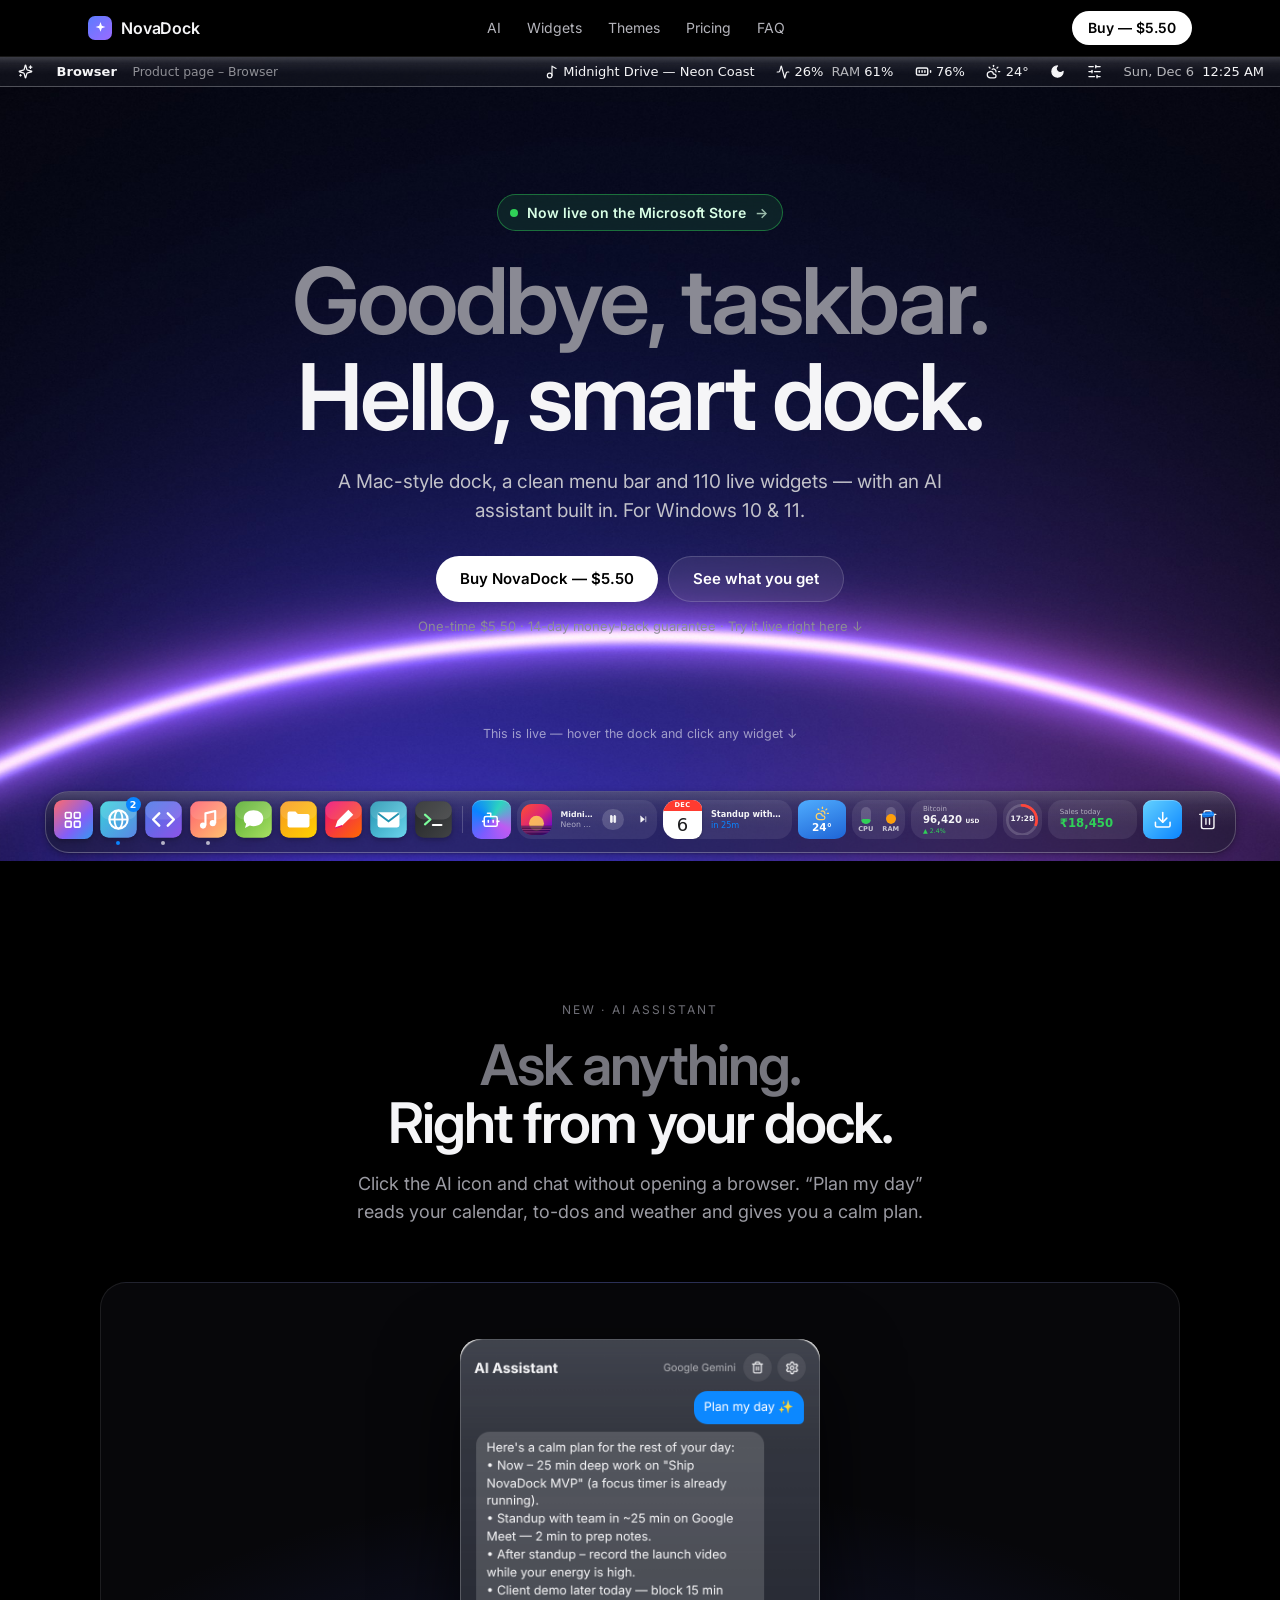
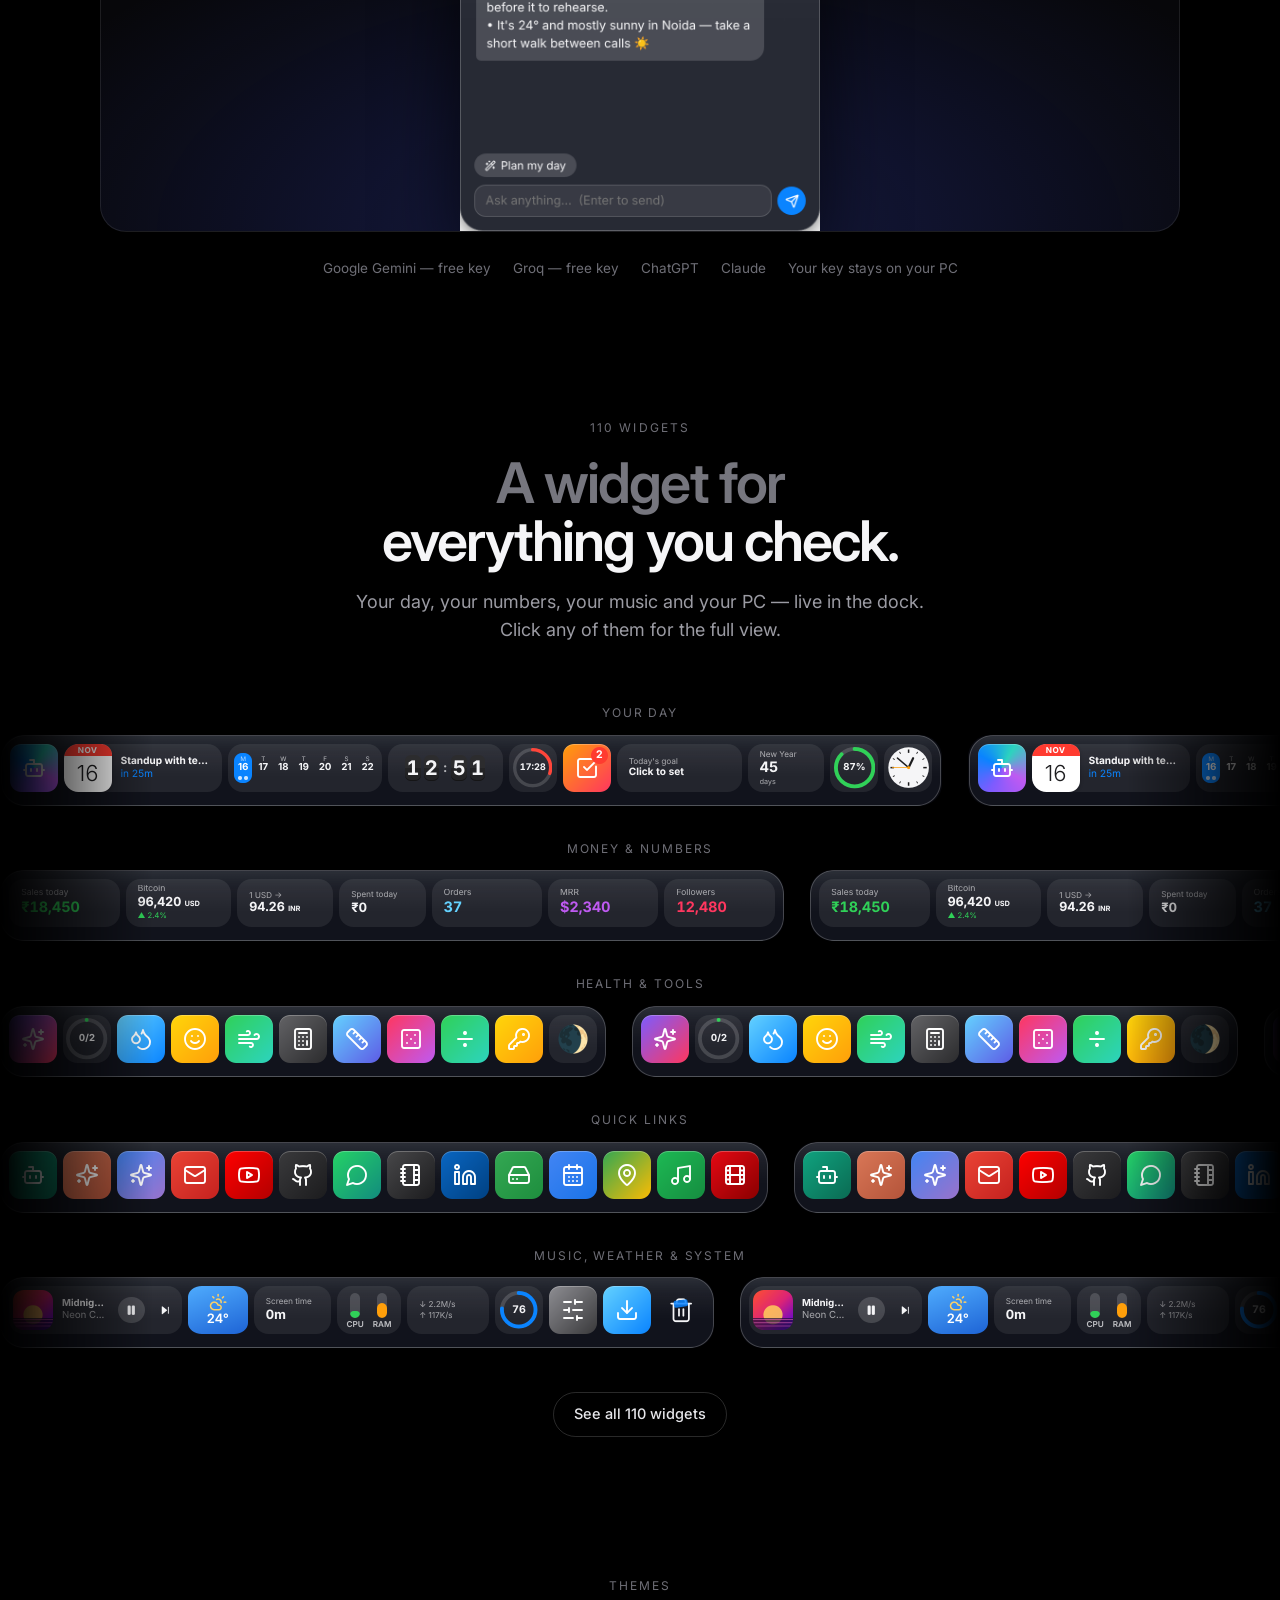
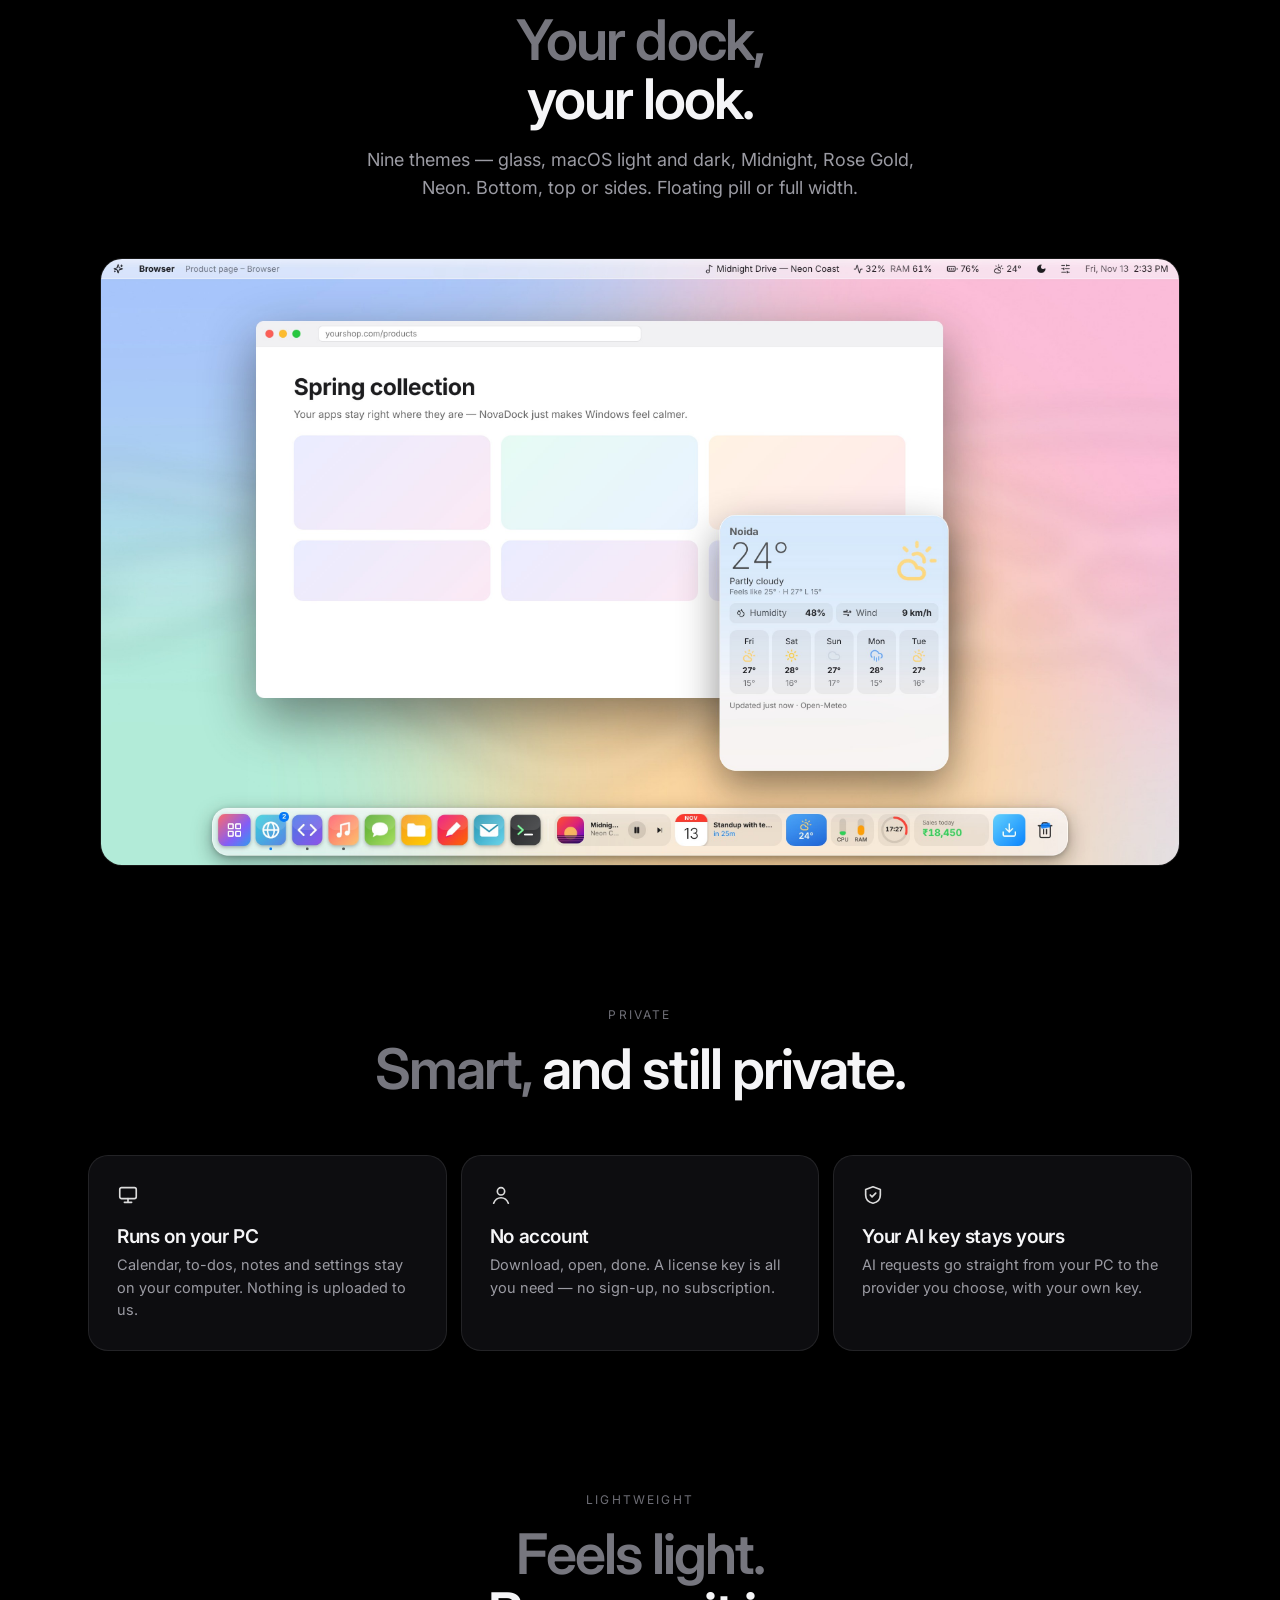
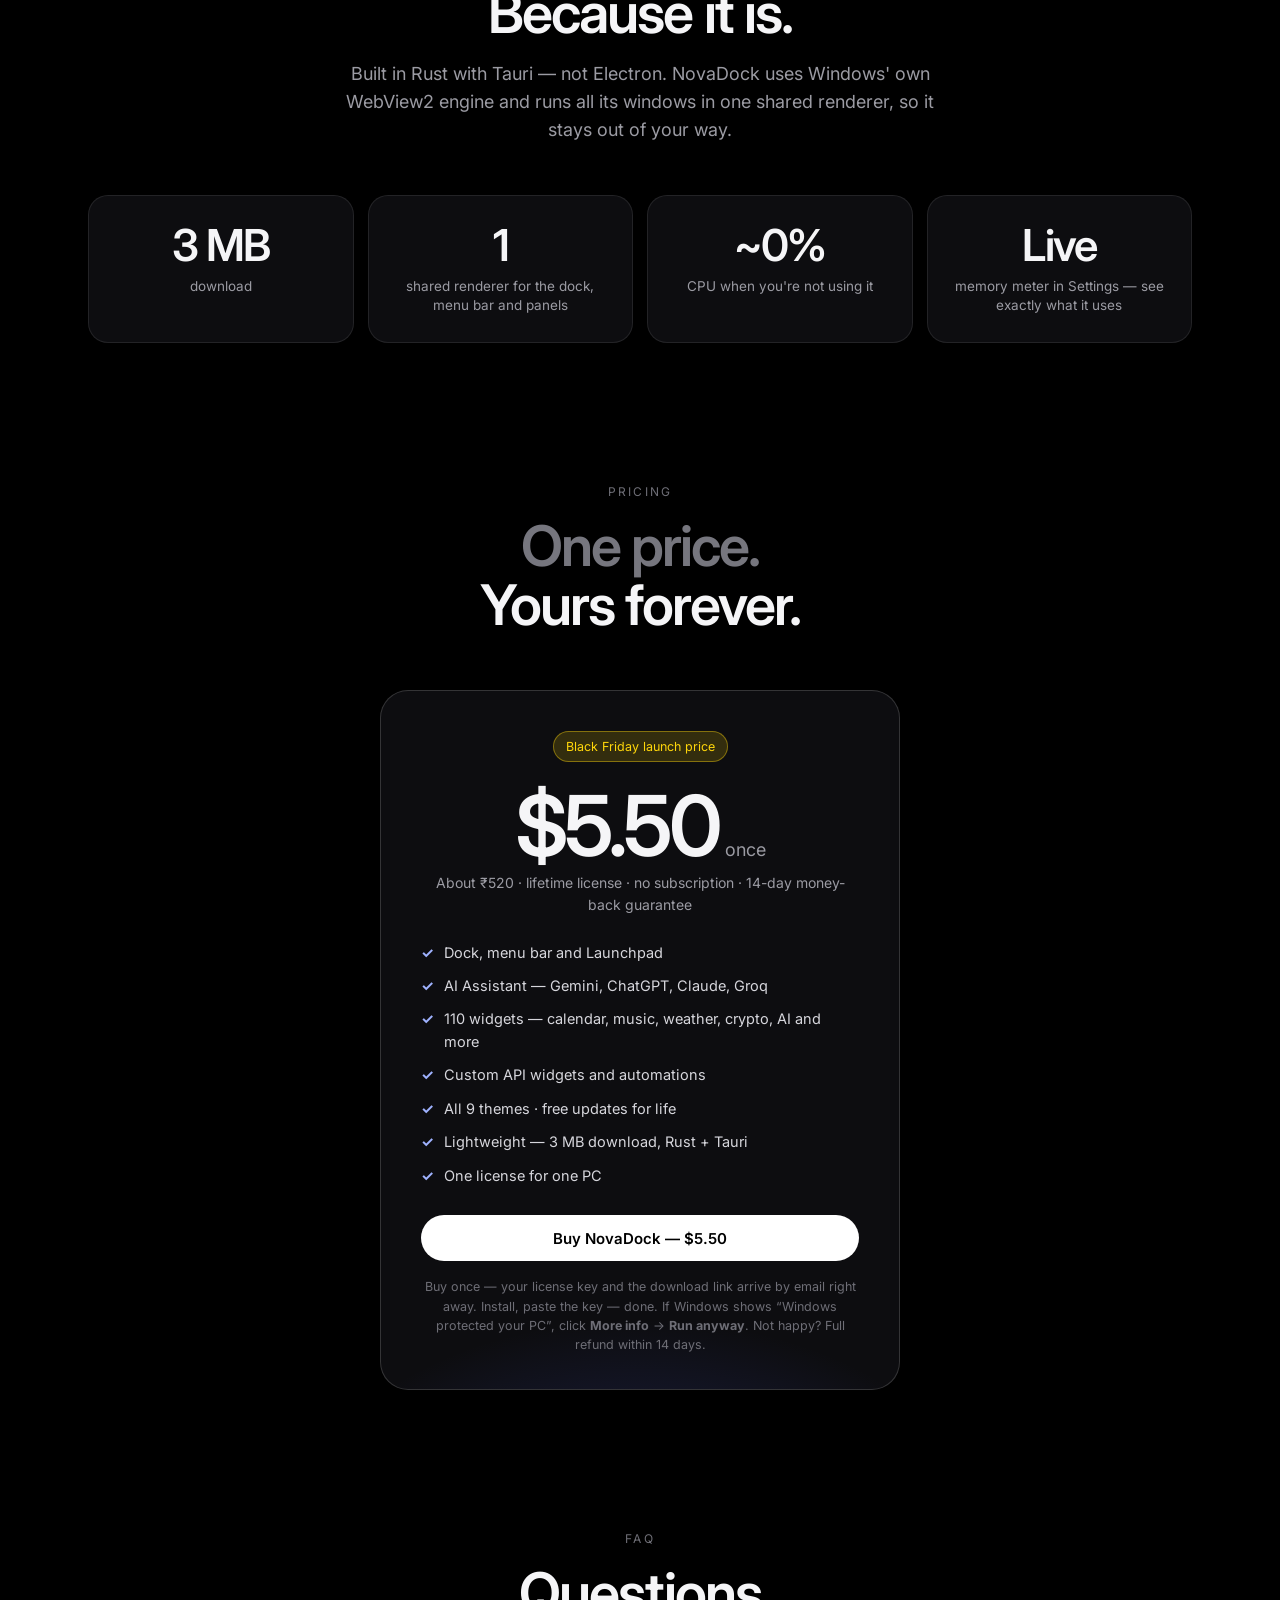
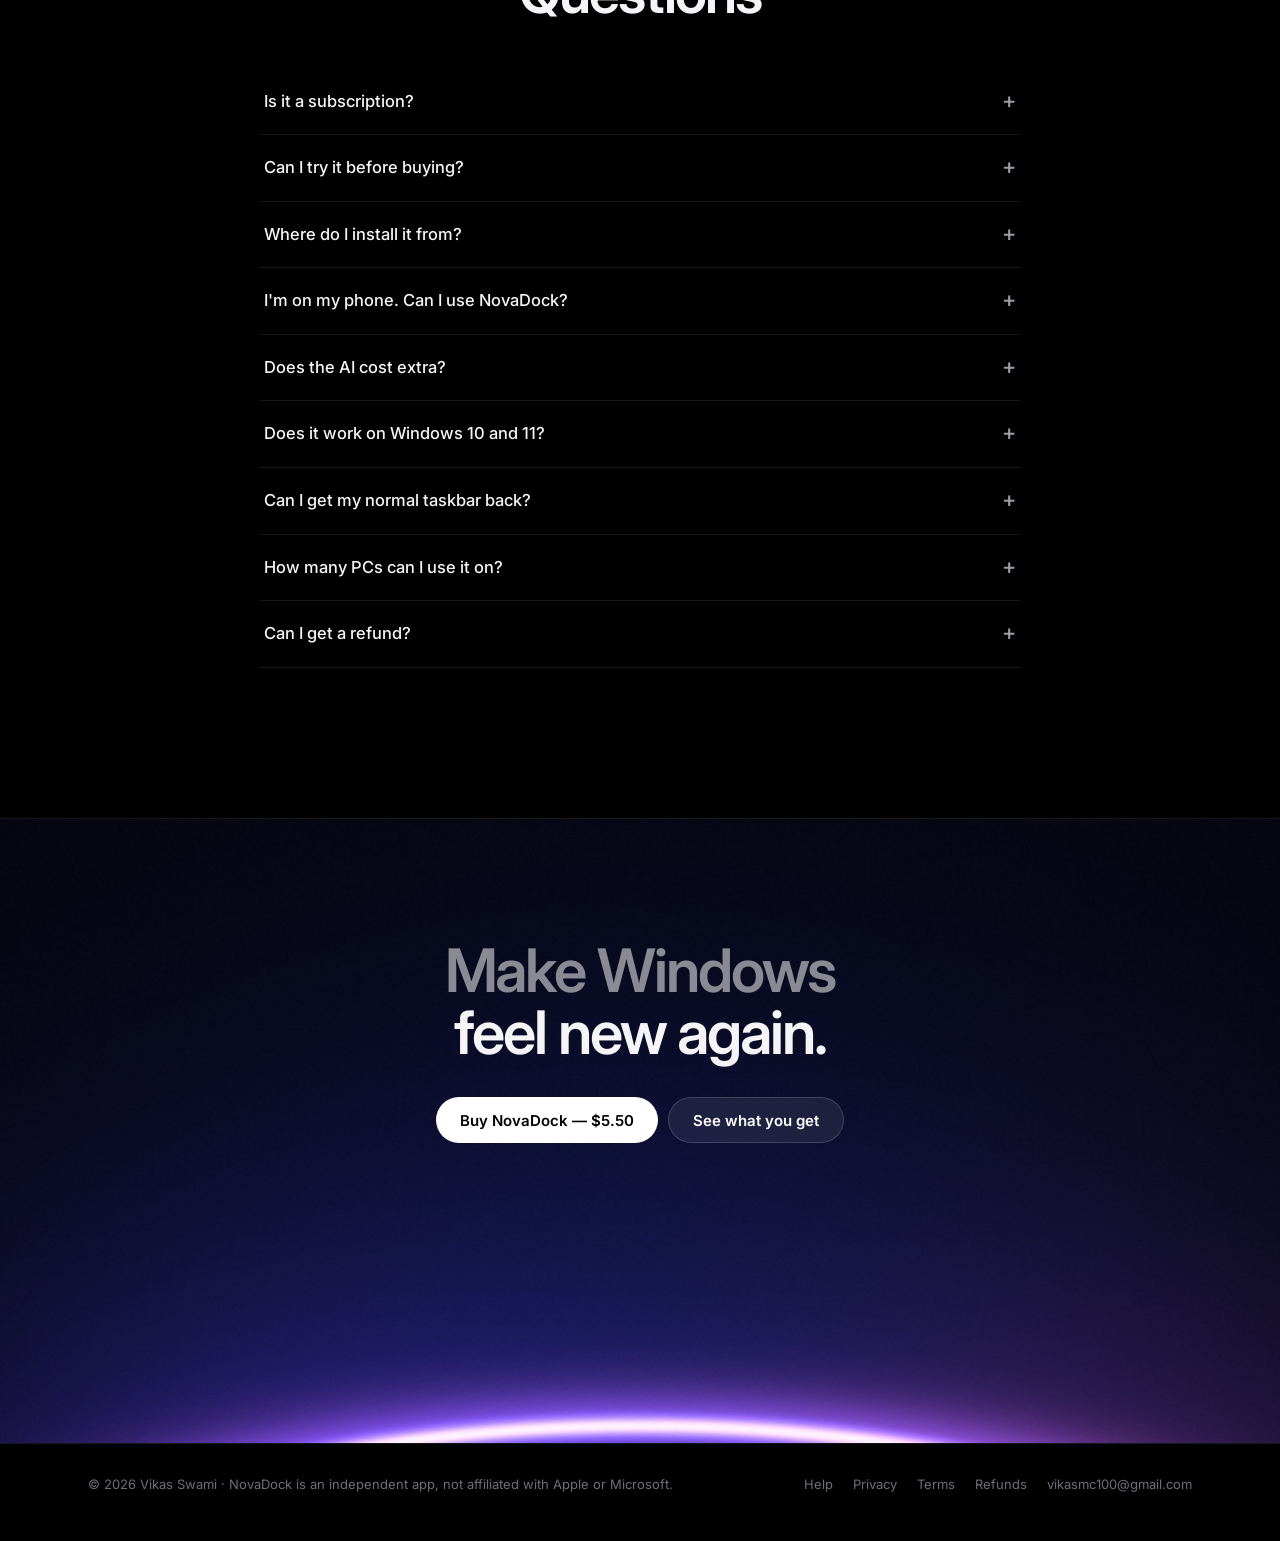
==== index.html @ b2fae5ba "No free download on the site: every CTA is Buy; the installer link comes in the purchase email Co-Au" ====
<!doctype html>
<html lang="en">
<head>
<meta charset="utf-8">
<meta name="viewport" content="width=device-width, initial-scale=1">
<title>NovaDock — Goodbye, taskbar. A smart dock for Windows</title>
<meta name="description" content="NovaDock replaces the Windows taskbar with a Mac-style dock, a menu bar and live widgets — calendar, music, weather, crypto and an AI assistant. Install free from the Microsoft Store, then $5.50 once.">
<meta property="og:title" content="NovaDock — Goodbye, taskbar.">
<meta property="og:description" content="A smart dock, menu bar and AI widgets for Windows 10 & 11. $5.50 once, 14-day money-back guarantee.">
<meta property="og:image" content="https://novadock.online/assets/hero.jpg">
<meta name="twitter:card" content="summary_large_image">
<meta name="theme-color" content="#000000">
<meta name="color-scheme" content="dark">
<script>
  window.NOVADOCK = {
    goatcounter: "novadock",
    freeUrl: "download/NovaDock-setup.exe",
    storeUrl: "https://apps.microsoft.com/detail/9N13CW1WM4K6?mode=direct",
    checkoutUrl: "https://checkout.dodopayments.com/buy/pdt_0NrqnhhYoS5XABSowkT3c?quantity=1&redirect_url=https%3A%2F%2Fnovadock.online%2F%3Fpurchased%3D1"
  };
</script>
<link rel="icon" type="image/png" href="assets/favicon.png">
<link rel="preconnect" href="https://fonts.googleapis.com">
<link rel="preconnect" href="https://fonts.gstatic.com" crossorigin>
<link href="https://fonts.googleapis.com/css2?family=Inter:wght@300;400;500;600;700&display=swap" rel="stylesheet">
<style>
:root{--line:rgba(255,255,255,.09);--line2:rgba(255,255,255,.16);--dim:#9b9ba3;--dim2:#6e6e76;--card:#0d0d10}
*{box-sizing:border-box}
html{scroll-behavior:smooth;background:#000;color-scheme:dark}
body{margin:0;background:#000;color:#f5f5f7;font:16px/1.55 Inter,"Segoe UI",system-ui,sans-serif;-webkit-font-smoothing:antialiased}
a{color:inherit;text-decoration:none}
img{display:block;max-width:100%}
h1,h2,h3{margin:0;font-weight:600;letter-spacing:-.035em;line-height:1.04}
.wrap{max-width:1160px;margin:0 auto;padding:0 28px}
section{padding:140px 0 0}
.kicker{display:block;text-align:center;font-size:12px;letter-spacing:.18em;text-transform:uppercase;color:var(--dim2);margin-bottom:16px}
.title{text-align:center;font-size:56px}
.title .g{color:#76767e}
.sub{text-align:center;color:var(--dim);font-size:18px;max-width:600px;margin:18px auto 0}
.btn{display:inline-flex;align-items:center;justify-content:center;gap:9px;height:46px;padding:0 24px;border-radius:999px;font-weight:600;font-size:15px;transition:transform .15s,background .15s,opacity .15s;white-space:nowrap}
.btn:hover{transform:translateY(-1px)}
.btn-w{background:#fff;color:#000}.btn-w:hover{background:#e6e6ea}
.btn-d{background:rgba(255,255,255,.08);color:#fff;border:1px solid var(--line2);backdrop-filter:blur(12px)}.btn-d:hover{background:rgba(255,255,255,.14)}
/* nav */
header{position:sticky;top:0;z-index:60;background:rgba(0,0,0,.72);backdrop-filter:blur(20px) saturate(1.5);border-bottom:1px solid var(--line)}
nav{height:56px;display:flex;align-items:center;justify-content:space-between}
.logo{display:flex;align-items:center;gap:9px;font-weight:600;font-size:16px;letter-spacing:-.01em}
.logo i{width:24px;height:24px;border-radius:7px;background:linear-gradient(135deg,#5b7cff,#9b6bff);display:grid;place-items:center}
.links{display:flex;gap:26px;font-size:14px;color:#b4b4bb}.links a:hover{color:#fff}
nav .btn{height:34px;padding:0 16px;font-size:14px}
/* hero */
.hero{position:relative;height:min(calc(100vh - 96px),calc(62vw + 300px));height:min(calc(100svh - 96px),calc(62vw + 300px));min-height:740px;max-height:1100px;background:#000 url(assets/hero-wall.jpg) center bottom/cover no-repeat;overflow:hidden}
.hero iframe{position:absolute;inset:0;width:100%;height:100%;border:0;background:transparent;z-index:1}
.hero-text{position:absolute;left:0;right:0;top:clamp(84px,17%,200px);z-index:2;text-align:center;pointer-events:none;transition:opacity .25s,transform .25s;padding:0 20px}
.hero-text.away{opacity:0;transform:translateY(-10px)}
.hero-text h1{font-size:clamp(40px,min(7.4vw,10.5vh),92px);font-weight:600;line-height:1.04}
.hero-text h1 .g{color:#8a8a94}
.hero-text p{color:#c2c2c9;font-size:19px;margin:22px auto 0;max-width:620px}
.hero-cta{margin-top:30px;display:flex;gap:10px;justify-content:center;flex-wrap:wrap;pointer-events:auto}
.hero-note{margin-top:14px;color:#8c8c94;font-size:13px}
.hero-hint{position:absolute;z-index:2;left:50%;bottom:118px;transform:translateX(-50%);font-size:12.5px;color:rgba(255,255,255,.55);pointer-events:none;white-space:nowrap;transition:opacity .25s}
.hero-mobile{display:none}
.live-pill{display:inline-flex;align-items:center;gap:9px;margin-bottom:22px;padding:7px 14px 7px 12px;border-radius:999px;background:rgba(48,209,88,.12);border:1px solid rgba(48,209,88,.45);color:#d9ffe6;font-size:14px;font-weight:600;text-decoration:none;backdrop-filter:blur(10px)}
.live-pill i{width:8px;height:8px;border-radius:50%;background:#30d158;box-shadow:0 0 0 0 rgba(48,209,88,.7);animation:livep 1.8s infinite}
.live-pill span{opacity:.7;transition:transform .2s}.live-pill:hover span{transform:translateX(3px)}
@keyframes livep{0%{box-shadow:0 0 0 0 rgba(48,209,88,.7)}70%{box-shadow:0 0 0 8px rgba(48,209,88,0)}100%{box-shadow:0 0 0 0 rgba(48,209,88,0)}}
.pc-note{display:none;margin:16px auto 0;max-width:380px;padding:10px 14px;border-radius:12px;background:rgba(255,255,255,.07);border:1px solid var(--line2);color:#d8d8de;font-size:14px;line-height:1.45}
.not-win .pc-note{display:block}.not-win [data-note-win]{display:none}
.store-badge{display:none;margin:14px auto 0;width:fit-content}.store-badge img{display:block;height:56px;width:auto}
.is-win .store-badge{display:block}
.toast{position:fixed;left:50%;bottom:24px;transform:translateX(-50%);z-index:9999;background:#1c1c20;border:1px solid var(--line2);color:#fff;padding:12px 18px;border-radius:12px;font-size:14px;box-shadow:0 10px 30px rgba(0,0,0,.5)}
/* big shot */
.shot{margin:56px auto 0;max-width:1080px;border-radius:22px;overflow:hidden;border:1px solid var(--line)}
.stage{margin:56px auto 0;max-width:1080px;border-radius:26px;border:1px solid var(--line);background:radial-gradient(90% 90% at 50% 100%,rgba(70,90,255,.25),transparent 70%),#07070a;display:flex;justify-content:center;gap:28px;padding:56px 28px 0;overflow:hidden;flex-wrap:wrap}
.stage img{border-radius:20px 20px 0 0;box-shadow:0 30px 80px rgba(0,0,0,.7);align-self:flex-end}
.pills{display:flex;justify-content:center;flex-wrap:wrap;gap:8px 22px;margin-top:26px;color:var(--dim2);font-size:13.5px}
/* gallery */
.cat{margin-top:46px}
.cat h4{margin:0 0 14px;font-size:12px;letter-spacing:.16em;text-transform:uppercase;color:var(--dim2);font-weight:500}
.row{display:grid;grid-template-columns:repeat(3,minmax(0,1fr));gap:14px}
.tile{background:var(--card);border:1px solid var(--line);border-radius:20px;overflow:hidden;transition:border-color .2s,transform .2s}
.tile:hover{border-color:var(--line2);transform:translateY(-3px)}
.tile .pic{height:220px;display:flex;justify-content:center;padding:22px 22px 0;background:linear-gradient(180deg,#141418,#0b0b0e);overflow:hidden}
.tile .pic img{width:72%;border-radius:14px 14px 0 0;object-fit:cover;object-position:top;box-shadow:0 18px 40px rgba(0,0,0,.6)}
.tile .cap{padding:16px 18px 18px;display:flex;justify-content:space-between;align-items:baseline;gap:10px}
.tile .cap b{font-weight:600;font-size:15px}
.tile .cap span{color:var(--dim2);font-size:13px;text-align:right}
.new{font-size:10.5px;font-weight:700;letter-spacing:.08em;color:#9fb2ff;margin-left:6px}
.more{text-align:center;margin-top:28px;color:var(--dim);font-size:14.5px}
/* moving docks */
.marquees{margin-top:60px;display:flex;flex-direction:column;gap:34px;overflow:hidden;-webkit-mask-image:linear-gradient(90deg,transparent,#000 12%,#000 88%,transparent);mask-image:linear-gradient(90deg,transparent,#000 12%,#000 88%,transparent)}
.mq{position:relative}
.mq-label{display:block;text-align:center;font-size:12px;letter-spacing:.16em;text-transform:uppercase;color:var(--dim2);margin-bottom:12px}
.mq-track{display:flex;gap:26px;width:max-content;animation:mq var(--d,45s) linear infinite}
.mq.rev .mq-track{animation-direction:reverse}
.mq:hover .mq-track{animation-play-state:paused}
.mq-track img{height:71px;width:auto;flex:none;border-radius:22px}
@keyframes mq{from{transform:translateX(0)}to{transform:translateX(calc((100% + 26px) / -4))}}
@media (prefers-reduced-motion:reduce){.mq-track{animation:none}}
@media (max-width:720px){.mq-track img{height:52px}.marquees{gap:24px}}
.wl{margin-top:44px;text-align:center;border-bottom:0}
.wl summary{display:inline-flex;list-style:none;cursor:pointer;padding:10px 20px;border-radius:999px;border:1px solid var(--line2);font-size:14.5px;font-weight:500;color:#e6e6ea}
.wl summary::-webkit-details-marker{display:none}
.wl summary:after{content:none}
.wl[open] summary{background:rgba(255,255,255,.06)}
.wl-grid{margin-top:30px;display:grid;grid-template-columns:repeat(3,1fr);gap:14px;text-align:left;align-items:start}
.wl-cat{background:var(--card);border:1px solid var(--line);border-radius:16px;padding:18px 20px}
.wl-cat h4{margin:0 0 8px;font-size:14px;font-weight:600}.wl-cat h4 span{color:var(--dim2);font-weight:400;margin-left:4px}
.wl-cat p{margin:0;padding:0;color:var(--dim);font-size:13.5px;line-height:1.7}
.wl .more{padding:0;margin-top:22px}
@media (max-width:900px){.wl-grid{grid-template-columns:1fr}}
.stats{display:grid;grid-template-columns:repeat(4,1fr);gap:14px;margin-top:52px}
.stat{background:var(--card);border:1px solid var(--line);border-radius:20px;padding:26px 22px;text-align:center}
.stat b{display:block;font-size:44px;font-weight:600;letter-spacing:-.04em;line-height:1.05}
.stat span{display:block;margin-top:8px;color:var(--dim);font-size:13.5px;line-height:1.45}
@media (max-width:900px){.stats{grid-template-columns:repeat(2,1fr)}}
/* features 3 */
.three{display:grid;grid-template-columns:repeat(3,1fr);gap:14px;margin-top:56px}
.f{background:var(--card);border:1px solid var(--line);border-radius:20px;padding:28px}
.f h3{font-size:19px;margin:14px 0 8px;letter-spacing:-.02em}
.f p{margin:0;color:var(--dim);font-size:14.5px}
.f svg{opacity:.85}
/* pricing */
.price{margin:56px auto 0;max-width:520px;background:var(--card);border:1px solid var(--line2);border-radius:28px;padding:40px 40px 34px;text-align:center;position:relative;overflow:hidden}
.price:before{content:"";position:absolute;inset:auto -20% -60% -20%;height:70%;background:radial-gradient(closest-side,rgba(80,100,255,.28),transparent);pointer-events:none}
.price>*{position:relative}
.badge{display:inline-block;font-size:12.5px;color:#cfd3ff;border:1px solid rgba(140,150,255,.35);border-radius:999px;padding:5px 12px}
.amount{font-size:84px;font-weight:600;letter-spacing:-.05em;line-height:1;margin:22px 0 4px}
.amount small{font-size:18px;color:var(--dim);font-weight:400;letter-spacing:0;margin-left:6px}
.price ul{list-style:none;padding:0;margin:26px 0 28px;text-align:left;display:grid;gap:11px;font-size:14.5px;color:#d6d6dc}
.price li{display:flex;gap:10px}
.price li:before{content:"✓";color:#9fb2ff;font-weight:700}
.price .btn{width:100%}
.price .btn+.btn{margin-top:10px}
.fine{color:var(--dim2);font-size:12.5px;margin-top:16px}
/* faq */
.faq{max-width:760px;margin:46px auto 0}
details{border-bottom:1px solid var(--line)}
summary{list-style:none;cursor:pointer;display:flex;justify-content:space-between;gap:16px;padding:20px 4px;font-weight:500;font-size:16.5px}
summary::-webkit-details-marker{display:none}
summary:after{content:"+";color:var(--dim);font-size:22px;line-height:1;transition:transform .2s}
details[open] summary:after{transform:rotate(45deg)}
details p{margin:0;padding:0 4px 20px;color:var(--dim);font-size:15px}
/* end */
.end{margin-top:150px;text-align:center;padding:120px 20px 300px;background:#000 url(assets/hero-wall.jpg) center top/max(100%,1500px) auto no-repeat;border-top:1px solid var(--line)}
.end h2{font-size:60px}
footer{border-top:1px solid var(--line);padding:30px 0 46px;color:var(--dim2);font-size:13px}
footer .wrap{display:flex;justify-content:space-between;gap:20px;flex-wrap:wrap}
footer .fl{display:flex;gap:20px;flex-wrap:wrap}footer a:hover{color:#fff}
@media (max-width:980px){.row{grid-template-columns:repeat(2,minmax(0,1fr))}.three{grid-template-columns:1fr}}
@media (max-width:720px){
  .links{display:none}
  .hero{height:auto;min-height:0;max-height:none;padding:56px 0 0;background-size:240% auto}
  .hero::before{content:"";position:absolute;left:0;right:0;top:0;height:62%;background:linear-gradient(#000 72%,rgba(0,0,0,0));pointer-events:none}
  .hero-text,.hero-mobile{position:relative;z-index:2}
  .hero iframe,.hero-hint{display:none}
  .hero-text{top:auto}
  .hero-text h1{font-size:clamp(36px,12vw,48px)}.hero-text p{font-size:17px}
  .hero-mobile{display:block;margin:44px 16px 0;border-radius:16px 16px 0 0;overflow:hidden;border:1px solid var(--line2);border-bottom:0}
  .title,.end h2{font-size:38px}
  .row{grid-template-columns:1fr}
  section{padding-top:100px}
  .stage{padding:30px 16px 0}
  .price{padding:30px 24px}
}
@media (min-width:721px) and (max-height:820px){.hero-hint{display:none}}
@media (min-width:721px) and (max-width:1100px){.hero-text p{font-size:17px;max-width:540px}}
@media (max-width:380px){.btn{padding-left:18px;padding-right:18px}.live-pill{font-size:13px}}
.bf-bar{position:relative;z-index:60;display:flex;align-items:center;justify-content:center;gap:10px;flex-wrap:wrap;padding:9px 16px;background:linear-gradient(90deg,#000,#1a1a1a 30%,#000);border-bottom:1px solid rgba(255,214,10,.35);color:#f5f5f7;font-size:14px;text-decoration:none;text-align:center}
.bf-bar b{color:#ffd60a;letter-spacing:.02em}
.bf-cd{font-variant-numeric:tabular-nums;padding:2px 8px;border-radius:6px;background:rgba(255,214,10,.14);color:#ffd60a;font-weight:600}
.bf-go{font-weight:600;text-decoration:underline;text-underline-offset:3px}
.bf-badge{background:rgba(255,214,10,.16)!important;color:#ffd60a!important;border-color:rgba(255,214,10,.4)!important}
.bf-later{margin:-4px 0 10px;color:#ffd60a;font-size:15px}
.bf-later b{font-weight:700}
@media (max-width:720px){.bf-bar{font-size:13px;gap:6px;padding:8px 10px}.bf-go{display:none}}
</style>
</head>
<body>
<a class="bf-bar" href="#pricing"><b>BLACK FRIDAY</b> Launch price <b>$5.50</b> — goes up to $15 on Dec 1 <span class="bf-cd" data-bf-cd></span><span class="bf-go">Get it →</span></a>
<header>
  <nav class="wrap">
    <a class="logo" href="#"><i><svg width="13" height="13" viewBox="0 0 24 24" fill="#fff" aria-hidden="true"><path d="M12 2l2.4 6.6L21 11l-6.6 2.4L12 20l-2.4-6.6L3 11l6.6-2.4z"/></svg></i>NovaDock</a>
    <div class="links"><a href="#ai">AI</a><a href="#widgets">Widgets</a><a href="#looks">Themes</a><a href="#pricing">Pricing</a><a href="#faq">FAQ</a></div>
    <a class="btn btn-w" href="#pricing" data-buy="card">Buy — $5.50</a>
  </nav>
</header>

<!-- HERO: the real NovaDock running live on a desktop -->
<div class="hero" id="hero">
  <iframe src="play/playground.html?hero=1" title="NovaDock running live — hover the dock and click the widgets" loading="eager"></iframe>
  <div class="hero-text" id="heroText">
    <a class="live-pill" href="https://apps.microsoft.com/detail/9N13CW1WM4K6" target="_blank" rel="noopener" data-store-pill><i></i>Now live on the Microsoft Store<span>→</span></a>
    <h1><span class="g">Goodbye, taskbar.</span><br>Hello, smart dock.</h1>
    <p>A Mac-style dock, a clean menu bar and 110 live widgets — with an AI assistant built in. For Windows 10 &amp; 11.</p>
    <div class="hero-cta">
      <a class="btn btn-w" href="#pricing" data-buy="card">Buy NovaDock — $5.50</a>
      <a class="btn btn-d" href="#pricing">See what you get</a>
    </div>
    <div class="hero-note" data-note-win>One-time $5.50 · 14-day money-back guarantee · Try it live right here ↓</div>
    <div class="pc-note" data-note-mobile>💻 NovaDock is a Windows app. Send this link to your PC and install it there.</div>
  </div>
  <div class="hero-hint" id="heroHint">This is live — hover the dock and click any widget ↓</div>
  <div class="hero-mobile"><img src="assets/hero.jpg" width="3200" height="1800" style="width:100%;height:auto;display:block" alt="NovaDock on a Windows desktop with the menu bar at the top and the glass dock at the bottom"></div>
</div>

<!-- AI -->
<section id="ai">
  <div class="wrap">
    <span class="kicker">New · AI Assistant</span>
    <h2 class="title"><span class="g">Ask anything.</span><br>Right from your dock.</h2>
    <p class="sub">Click the AI icon and chat without opening a browser. “Plan my day” reads your calendar, to-dos and weather and gives you a calm plan.</p>
    <div class="stage">
      <img src="assets/ai-chat.png" width="760" height="1040" alt="NovaDock AI Assistant answering “Plan my day”" style="width:min(360px,100%);height:auto">
    </div>
    <div class="pills"><span>Google Gemini — free key</span><span>Groq — free key</span><span>ChatGPT</span><span>Claude</span><span>Your key stays on your PC</span></div>
  </div>
</section>

<!-- WIDGETS: moving docks -->
<section id="widgets">
  <div class="wrap">
    <span class="kicker">110 widgets</span>
    <h2 class="title"><span class="g">A widget for</span><br>everything you check.</h2>
    <p class="sub">Your day, your numbers, your music and your PC — live in the dock. Click any of them for the full view.</p>
  </div>
  <div class="marquees">
    <div class="mq"><span class="mq-label">Your day</span><div class="mq-track" style="--d:44s"><img src="assets/strip-day.png" alt="NovaDock dock with your day widgets"><img src="assets/strip-day.png" alt="" aria-hidden="true"><img src="assets/strip-day.png" alt="" aria-hidden="true"><img src="assets/strip-day.png" alt="" aria-hidden="true"></div></div>
    <div class="mq rev"><span class="mq-label">Money &amp; numbers</span><div class="mq-track" style="--d:50s"><img src="assets/strip-money.png" alt="NovaDock dock with money and numbers widgets"><img src="assets/strip-money.png" alt="" aria-hidden="true"><img src="assets/strip-money.png" alt="" aria-hidden="true"><img src="assets/strip-money.png" alt="" aria-hidden="true"></div></div>
    <div class="mq"><span class="mq-label">Health &amp; tools</span><div class="mq-track" style="--d:40s"><img src="assets/strip-tools.png" alt="NovaDock dock with health and tools widgets"><img src="assets/strip-tools.png" alt="" aria-hidden="true"><img src="assets/strip-tools.png" alt="" aria-hidden="true"><img src="assets/strip-tools.png" alt="" aria-hidden="true"></div></div>
    <div class="mq rev"><span class="mq-label">Quick links</span><div class="mq-track" style="--d:48s"><img src="assets/strip-links.png" alt="NovaDock dock with quick links widgets"><img src="assets/strip-links.png" alt="" aria-hidden="true"><img src="assets/strip-links.png" alt="" aria-hidden="true"><img src="assets/strip-links.png" alt="" aria-hidden="true"></div></div>
    <div class="mq"><span class="mq-label">Music, weather &amp; system</span><div class="mq-track" style="--d:42s"><img src="assets/strip-media.png" alt="NovaDock dock with music, weather and system widgets"><img src="assets/strip-media.png" alt="" aria-hidden="true"><img src="assets/strip-media.png" alt="" aria-hidden="true"><img src="assets/strip-media.png" alt="" aria-hidden="true"></div></div>
  </div>
  <div class="wrap">
    <details class="wl"><summary>See all 110 widgets</summary><div class="wl-grid"><div class="wl-cat"><h4>AI <span>2</span></h4><p>AI Assistant · Plan my day</p></div><div class="wl-cat"><h4>Your day <span>20</span></h4><p>Calendar · Clock · Flip clock · Analog clock · Date &amp; week · This week · World clock · Countdown · Focus timer · Focus stats · To-do · Notes · Pinned note · Stopwatch · Quick timer · Workday progress · Day progress · Month progress · Year progress · Quote of the day</p></div><div class="wl-cat"><h4>Habits &amp; health <span>7</span></h4><p>Habit tracker · Goal · Mood · Water tracker · Breathe · Screen time · Focus / Quiet mode</p></div><div class="wl-cat"><h4>Money <span>4</span></h4><p>Crypto — any coins, USD or INR · Currency — any pairs, with converter · Expenses &amp; daily budget · Bill splitter</p></div><div class="wl-cat"><h4>Life <span>2</span></h4><p>Birthdays · Days since</p></div><div class="wl-cat"><h4>Music &amp; weather <span>3</span></h4><p>Now Playing · Weather · Moon phase</p></div><div class="wl-cat"><h4>System <span>10</span></h4><p>CPU, RAM &amp; network · Battery · Storage &amp; Network · Uptime · Public IP · Control Center · Downloads stack · Recycle Bin · Launchpad · Show desktop</p></div><div class="wl-cat"><h4>Tools <span>5</span></h4><p>Calculator · Unit converter · Dice &amp; coin · Password generator · Quick links — 18 ready sites (ChatGPT, Gmail, YouTube…)</p></div><div class="wl-cat"><h4>Weather &amp; air <span>21</span></h4><p>UV index · Air quality (AQI) · PM2.5 · PM10 · Humidity · Wind speed · Rain chance today · Sunrise · Sunset · Feels like · Air pressure · Cloud cover · Wind gusts · Dew point · Visibility · Rain today (mm) · Tomorrow&#x27;s low · Ozone · NO₂ (traffic pollution) · Carbon monoxide · Tomorrow&#x27;s high</p></div><div class="wl-cat"><h4>Developer <span>12</span></h4><p>GitHub repo stars · GitHub repo forks · GitHub open issues · GitHub followers · GitHub public repos · GitHub repo watchers · GitHub latest release · crates.io downloads · Hacker News karma · npm weekly downloads · PyPI weekly downloads · Website up / down</p></div><div class="wl-cat"><h4>Social <span>9</span></h4><p>YouTube subscribers · YouTube total views · Bluesky followers · Bluesky posts · Mastodon followers · Lichess rating · Chess.com rating · Codeforces rating · DEV.to articles</p></div><div class="wl-cat"><h4>Business <span>8</span></h4><p>Stripe available balance · Stripe pending balance · Shopify orders · Shopify products · Gumroad sales · Gumroad products · Lemon Squeezy orders · Any JSON API</p></div><div class="wl-cat"><h4>Fun &amp; world <span>7</span></h4><p>Advice of the hour · Cat fact · Earthquakes today · ISS speed · Crypto Fear &amp; Greed · Crypto market cap · Bitcoin dominance</p></div></div>
    <p class="more">Plus your own widgets from any JSON API — with alerts when the number changes.</p></details>
  </div>
</section>

<!-- LOOKS -->
<section id="looks">
  <div class="wrap">
    <span class="kicker">Themes</span>
    <h2 class="title"><span class="g">Your dock,</span><br>your look.</h2>
    <p class="sub">Nine themes — glass, macOS light and dark, Midnight, Rose Gold, Neon. Bottom, top or sides. Floating pill or full width.</p>
    <div class="shot"><video src="assets/themes.mp4" width="1600" height="900" poster="assets/desktop-light.jpg" autoplay muted loop playsinline style="display:block;width:100%;height:auto;aspect-ratio:16/9"></video></div>
  </div>
</section>

<!-- PRIVATE -->
<section>
  <div class="wrap">
    <span class="kicker">Private</span>
    <h2 class="title"><span class="g">Smart,</span> and still private.</h2>
    <div class="three">
      <div class="f"><svg width="22" height="22" viewBox="0 0 24 24" fill="none" stroke="#fff" stroke-width="1.8" stroke-linecap="round" stroke-linejoin="round"><rect x="3" y="4" width="18" height="12" rx="2"/><path d="M8 20h8M12 16v4"/></svg><h3>Runs on your PC</h3><p>Calendar, to-dos, notes and settings stay on your computer. Nothing is uploaded to us.</p></div>
      <div class="f"><svg width="22" height="22" viewBox="0 0 24 24" fill="none" stroke="#fff" stroke-width="1.8" stroke-linecap="round" stroke-linejoin="round"><circle cx="12" cy="8" r="4"/><path d="M4 21c1.5-4 5-6 8-6s6.5 2 8 6"/></svg><h3>No account</h3><p>Download, open, done. A license key is all you need — no sign-up, no subscription.</p></div>
      <div class="f"><svg width="22" height="22" viewBox="0 0 24 24" fill="none" stroke="#fff" stroke-width="1.8" stroke-linecap="round" stroke-linejoin="round"><path d="M12 3l8 3v6c0 5-3.5 8-8 9-4.5-1-8-4-8-9V6z"/><path d="M9 12l2 2 4-4"/></svg><h3>Your AI key stays yours</h3><p>AI requests go straight from your PC to the provider you choose, with your own key.</p></div>
    </div>
  </div>
</section>

<!-- LIGHT -->
<section id="light">
  <div class="wrap">
    <span class="kicker">Lightweight</span>
    <h2 class="title"><span class="g">Feels light.</span><br>Because it is.</h2>
    <p class="sub">Built in Rust with Tauri — not Electron. NovaDock uses Windows' own WebView2 engine and runs all its windows in one shared renderer, so it stays out of your way.</p>
    <div class="stats">
      <div class="stat"><b>3 MB</b><span>download</span></div>
      <div class="stat"><b>1</b><span>shared renderer for the dock, menu bar and panels</span></div>
      <div class="stat"><b>~0%</b><span>CPU when you're not using it</span></div>
      <div class="stat"><b>Live</b><span>memory meter in Settings — see exactly what it uses</span></div>
    </div>
  </div>
</section>

<!-- PRICING -->
<section id="pricing">
  <div class="wrap">
    <span class="kicker">Pricing</span>
    <h2 class="title"><span class="g">One price.</span><br>Yours forever.</h2>
    <div class="price">
      <span class="badge bf-badge">Black Friday launch price</span>
      <div class="amount">$5.50<small>once</small></div>
      <div class="bf-later">Price goes up to <b>$15</b> on Dec 1 · <span data-bf-cd></span></div>
      <div style="color:var(--dim);font-size:14px">About ₹520 · lifetime license · no subscription · 14-day money-back guarantee</div>
      <ul>
        <li>Dock, menu bar and Launchpad</li>
        <li>AI Assistant — Gemini, ChatGPT, Claude, Groq</li>
        <li>110 widgets — calendar, music, weather, crypto, AI and more</li>
        <li>Custom API widgets and automations</li>
        <li>All 9 themes · free updates for life</li>
        <li>Lightweight — 3 MB download, Rust + Tauri</li>
        <li>One license for one PC</li>
      </ul>
      <a class="btn btn-w" href="#pricing" data-buy="card">Buy NovaDock — $5.50</a>
      <div class="fine">Buy once — your license key and the download link arrive by email right away. Install, paste the key — done. If Windows shows “Windows protected your PC”, click <b>More info</b> → <b>Run anyway</b>. Not happy? Full refund within 14 days.</div>
      <div class="fine" data-buy-note style="display:none">Checkout is not set up yet.</div>
    </div>
  </div>
</section>

<!-- FAQ -->
<section id="faq">
  <div class="wrap">
    <span class="kicker">FAQ</span>
    <h2 class="title">Questions</h2>
    <div class="faq">
      <details><summary>Is it a subscription?</summary><p>No. You pay $5.50 once and keep NovaDock forever, with free updates. Not happy? Email us within 14 days for a full refund.</p></details>
      <details><summary>Can I try it before buying?</summary><p>Yes — the dock at the top of this page is the real NovaDock running live in your browser. Hover it and click any widget. And if it isn't right for you on your PC, you get a full refund within 14 days.</p></details>
      <details><summary>Where do I install it from?</summary><p>Buy NovaDock here — the download link and your license key arrive by email right away. Run the installer (a few seconds, no admin rights needed). If Windows shows “Windows protected your PC”, click <b>More info</b> → <b>Run anyway</b>; it appears for new apps from small developers. Prefer automatic updates? NovaDock is also on the <a href="https://apps.microsoft.com/detail/9N13CW1WM4K6" style="text-decoration:underline">Microsoft Store</a>.</p></details>
      <details><summary>I'm on my phone. Can I use NovaDock?</summary><p>NovaDock is for Windows 10 and 11 PCs. Tap <b>Send to my PC</b> to share the link to yourself, then open it on your computer.</p></details>
      <details><summary>Does the AI cost extra?</summary><p>NovaDock connects to the AI you choose with your own API key. Google Gemini and Groq give free keys that are enough for everyday use; ChatGPT and Claude keys are billed by those companies. Your chats are never stored on our servers.</p></details>
      <details><summary>Does it work on Windows 10 and 11?</summary><p>Yes — Windows 10 (1809 or later) and Windows 11, 64-bit.</p></details>
      <details><summary>Can I get my normal taskbar back?</summary><p>Any time. Pick “Always visible” for the taskbar in Settings, or quit NovaDock and the Windows taskbar returns exactly as it was.</p></details>
      <details><summary>How many PCs can I use it on?</summary><p>One license works on up to 3 of your PCs.</p></details>
      <details><summary>Can I get a refund?</summary><p>Yes — see the <a href="refunds.html" style="text-decoration:underline">refund policy</a>.</p></details>
    </div>
  </div>
</section>

<div class="end">
  <h2><span style="color:#8a8a94">Make Windows</span><br>feel new again.</h2>
  <div class="hero-cta" style="margin-top:34px">
    <a class="btn btn-w" href="#pricing" data-buy="card">Buy NovaDock — $5.50</a>
    <a class="btn btn-d" href="#pricing">See what you get</a>
  </div>
</div>

<footer>
  <div class="wrap">
    <div>© 2026 Vikas Swami · NovaDock is an independent app, not affiliated with Apple or Microsoft.</div>
    <div class="fl"><a href="#faq">Help</a><a href="privacy.html">Privacy</a><a href="terms.html">Terms</a><a href="refunds.html">Refunds</a><a href="mailto:vikasmc100@gmail.com">vikasmc100@gmail.com</a></div>
  </div>
</footer>

<script>
/* Hide the headline while a widget panel is open in the live hero, so they don't overlap. */
window.addEventListener('message', function (e) {
  var m = e.data;
  if (!m || m.ndHero !== 'panel') return;
  document.getElementById('heroText').classList.toggle('away', !!m.open);
  document.getElementById('heroHint').style.opacity = m.open ? 0 : 1;
});
</script>
<script>
(function () {
  var cfg = window.NOVADOCK || {};
  var file = (cfg.freeUrl || '').split('/').pop();
  var ua = navigator.userAgent || '';
  var mobile = /Android|iPhone|iPad|iPod|Mobile/i.test(ua) || (navigator.maxTouchPoints > 1 && /Macintosh/.test(ua));
  var isWin = /Windows/i.test(ua) && !mobile;
  document.documentElement.classList.add(mobile ? 'not-win' : 'is-win');
  window.__ndPlatform = isWin ? 'win' : (mobile ? 'mobile' : 'other');
  // Desktops that aren't Windows (Mac, Linux) open the Store page in the browser.
  var storeWeb = 'https://apps.microsoft.com/detail/9N13CW1WM4K6';
  var pageUrl = 'https://novadock.online/';
  function toast(t) { var d = document.createElement('div'); d.className = 'toast'; d.textContent = t; document.body.appendChild(d); setTimeout(function () { d.remove(); }, 3200); }
  function sendToPc(e) {
    e.preventDefault();
    var text = 'NovaDock — Mac-style dock & 110 widgets for Windows. Open this on my PC:';
    if (navigator.share) { navigator.share({ title: 'NovaDock', text: text, url: pageUrl }).catch(function () {}); return; }
    try { navigator.clipboard.writeText(pageUrl).then(function () { toast('Link copied — open novadock.online on your Windows PC'); }); }
    catch (x) { location.href = 'mailto:?subject=' + encodeURIComponent('NovaDock for my PC') + '&body=' + encodeURIComponent(text + ' ' + pageUrl); }
  }
  document.querySelectorAll('[data-free]').forEach(function (a) {
    if (isWin && cfg.freeUrl) { a.href = cfg.freeUrl; a.setAttribute('download', file); }
    else if (isWin && cfg.storeUrl) { a.href = cfg.storeUrl; a.target = '_blank'; a.rel = 'noopener'; a.setAttribute('data-kind', 'store'); }
    else if (!mobile && cfg.freeUrl) {
      // Mac / Linux: still give the Windows installer (to copy to a PC), with a heads-up.
      a.href = cfg.freeUrl; a.setAttribute('download', file);
      a.addEventListener('click', function () { toast('NovaDock is for Windows 10/11 — run this installer on your Windows PC'); });
    }
    else {
      a.setAttribute('data-kind', 'send');
      a.lastChild.textContent = a.closest('.price') ? 'Send the link to my PC' : (a.closest('nav') ? 'Send to my PC' : 'Send to my PC');
      a.addEventListener('click', sendToPc);
    }
  });
  document.querySelectorAll('[data-store]').forEach(function (a) { a.href = cfg.storeUrl; a.target = '_blank'; a.rel = 'noopener'; });
  if (isWin) document.querySelectorAll('[data-direct]').forEach(function (d) { d.style.display = 'block'; });
  var note = document.querySelector('[data-buy-note]');
  document.querySelectorAll('[data-buy="card"]').forEach(function (card) {
    if (cfg.checkoutUrl) { card.href = cfg.checkoutUrl; card.target = '_blank'; card.rel = 'noopener'; }
    else card.addEventListener('click', function (e) { e.preventDefault(); if (note) note.style.display = 'block'; });
  });
  if (/[?&]purchased=1/.test(location.search)) {
    // Dodo adds ?status=... to the return URL. Only a "succeeded" payment gets the thank-you.
    var q = new URLSearchParams(location.search);
    var status = (q.get('status') || '').toLowerCase();
    window.__ndCheckoutStatus = status || 'unknown';
    var buyUrl = cfg.checkoutUrl || '#pricing';
    var kind, html;
    if (status === 'succeeded') {
      kind = 'ok';
      html = '<strong style="color:#fff">Thanks for buying NovaDock!</strong><br>' + (q.get('license_key') ? 'Your license key: <code style="user-select:all;background:rgba(255,255,255,.12);padding:2px 6px;border-radius:6px;color:#fff">' + q.get('license_key').replace(/[^A-Za-z0-9_,-]/g, '') + '</code> (also sent to your email). ' : 'Your license key is on its way to your email. ') + 'Open NovaDock &rarr; Settings &rarr; NovaDock Pro, paste the key and click Activate. Don’t have the app yet? <a href="' + (cfg.freeUrl || '#pricing') + '" style="color:#7dffb0">Download it here</a>.';
    } else if (status === 'processing' || status.indexOf('requires') === 0) {
      kind = 'wait';
      html = '<strong style="color:#fff">Your payment is still processing.</strong><br>Once it is confirmed, your license key will be emailed to you. If nothing arrives within an hour, contact us from the link at the bottom of this page.';
    } else if (status) {
      kind = 'fail';
      html = '<strong style="color:#fff">Payment didn’t go through.</strong><br>You have not been charged and no license was created. <a href="' + buyUrl + '" style="color:#ffb3b3">Try again</a> with another card or payment method.';
    } else {
      kind = 'wait';
      html = '<strong style="color:#fff">Welcome back!</strong><br>If your payment was completed, your license key is on its way to your email.';
    }
    var colors = { ok: ['#0f2a1a', '#2fbf63', '#d9ffe6'], wait: ['#2a230f', '#d4a72c', '#fff3d6'], fail: ['#2a0f12', '#e5484d', '#ffe1e1'] }[kind];
    var b = document.createElement('div');
    b.setAttribute('role', kind === 'fail' ? 'alert' : 'status');
    b.style.cssText = 'position:fixed;left:50%;top:16px;transform:translateX(-50%);z-index:9999;max-width:560px;width:calc(100% - 32px);padding:16px 44px 16px 18px;border-radius:14px;background:' + colors[0] + ';border:1px solid ' + colors[1] + ';color:' + colors[2] + ';font:15px/1.5 system-ui,-apple-system,Segoe UI,sans-serif;box-shadow:0 10px 30px rgba(0,0,0,.4)';
    b.innerHTML = html + '<button aria-label="Close" style="position:absolute;right:10px;top:8px;background:none;border:0;color:inherit;font-size:22px;cursor:pointer">&times;</button>';
    b.querySelector('button').onclick = function () { b.remove(); };
    document.body.appendChild(b);
    try { history.replaceState(null, '', location.pathname + location.hash); } catch (e) {}
  }
})();
</script>
<script>
/* Cookie-free page and click counts via GoatCounter. */
(function () {
  var code = (window.NOVADOCK || {}).goatcounter;
  if (!code) return;
  window.goatcounter = { no_onload: false };
  var s = document.createElement('script');
  s.async = true;
  s.src = 'https://gc.zgo.at/count.js';
  s.setAttribute('data-goatcounter', 'https://' + code + '.goatcounter.com/count');
  document.head.appendChild(s);
  function track(name) {
    if (window.goatcounter && window.goatcounter.count) window.goatcounter.count({ path: name, title: name, event: true });
  }
  document.addEventListener('click', function (e) {
    var a = e.target.closest && e.target.closest('a');
    if (!a) return;
    var kind = a.getAttribute('data-kind');
    if (a.hasAttribute('data-store') || a.hasAttribute('data-store-pill') ||(a.hasAttribute('data-free') && kind === 'store')) track('store-click');
    else if (a.hasAttribute('data-free') && kind === 'send') track('send-to-pc-click');
    else if (a.hasAttribute('data-free') || a.hasAttribute('data-direct-link')) track('download-click');
    else if (a.getAttribute('data-buy') === 'card') track('buy-pro-click');
  }, true);
  if (window.__ndCheckoutStatus) {
    var st = window.__ndCheckoutStatus.replace(/[^a-z_]/g, '');
    window.addEventListener('load', function () { setTimeout(function () { track('checkout-' + st); }, 500); });
  }
})();
</script>

<script>
(function () {
  // Launch price ends at the start of Dec 1 (India time); after that the bar hides itself.
  var end = new Date('2026-12-01T00:00:00+05:30').getTime();
  function tick() {
    var ms = end - Date.now();
    if (ms <= 0) { document.querySelectorAll('.bf-bar,.bf-later').forEach(function (e) { e.style.display = 'none'; }); return; }
    var d = Math.floor(ms / 864e5), h = Math.floor(ms / 36e5) % 24, m = Math.floor(ms / 6e4) % 60, s = Math.floor(ms / 1e3) % 60;
    var t = (d ? d + 'd ' : '') + String(h).padStart(2, '0') + 'h ' + String(m).padStart(2, '0') + 'm ' + String(s).padStart(2, '0') + 's left';
    document.querySelectorAll('[data-bf-cd]').forEach(function (e) { e.textContent = t; });
  }
  tick(); setInterval(tick, 1000);
})();
</script>
</body>
</html>
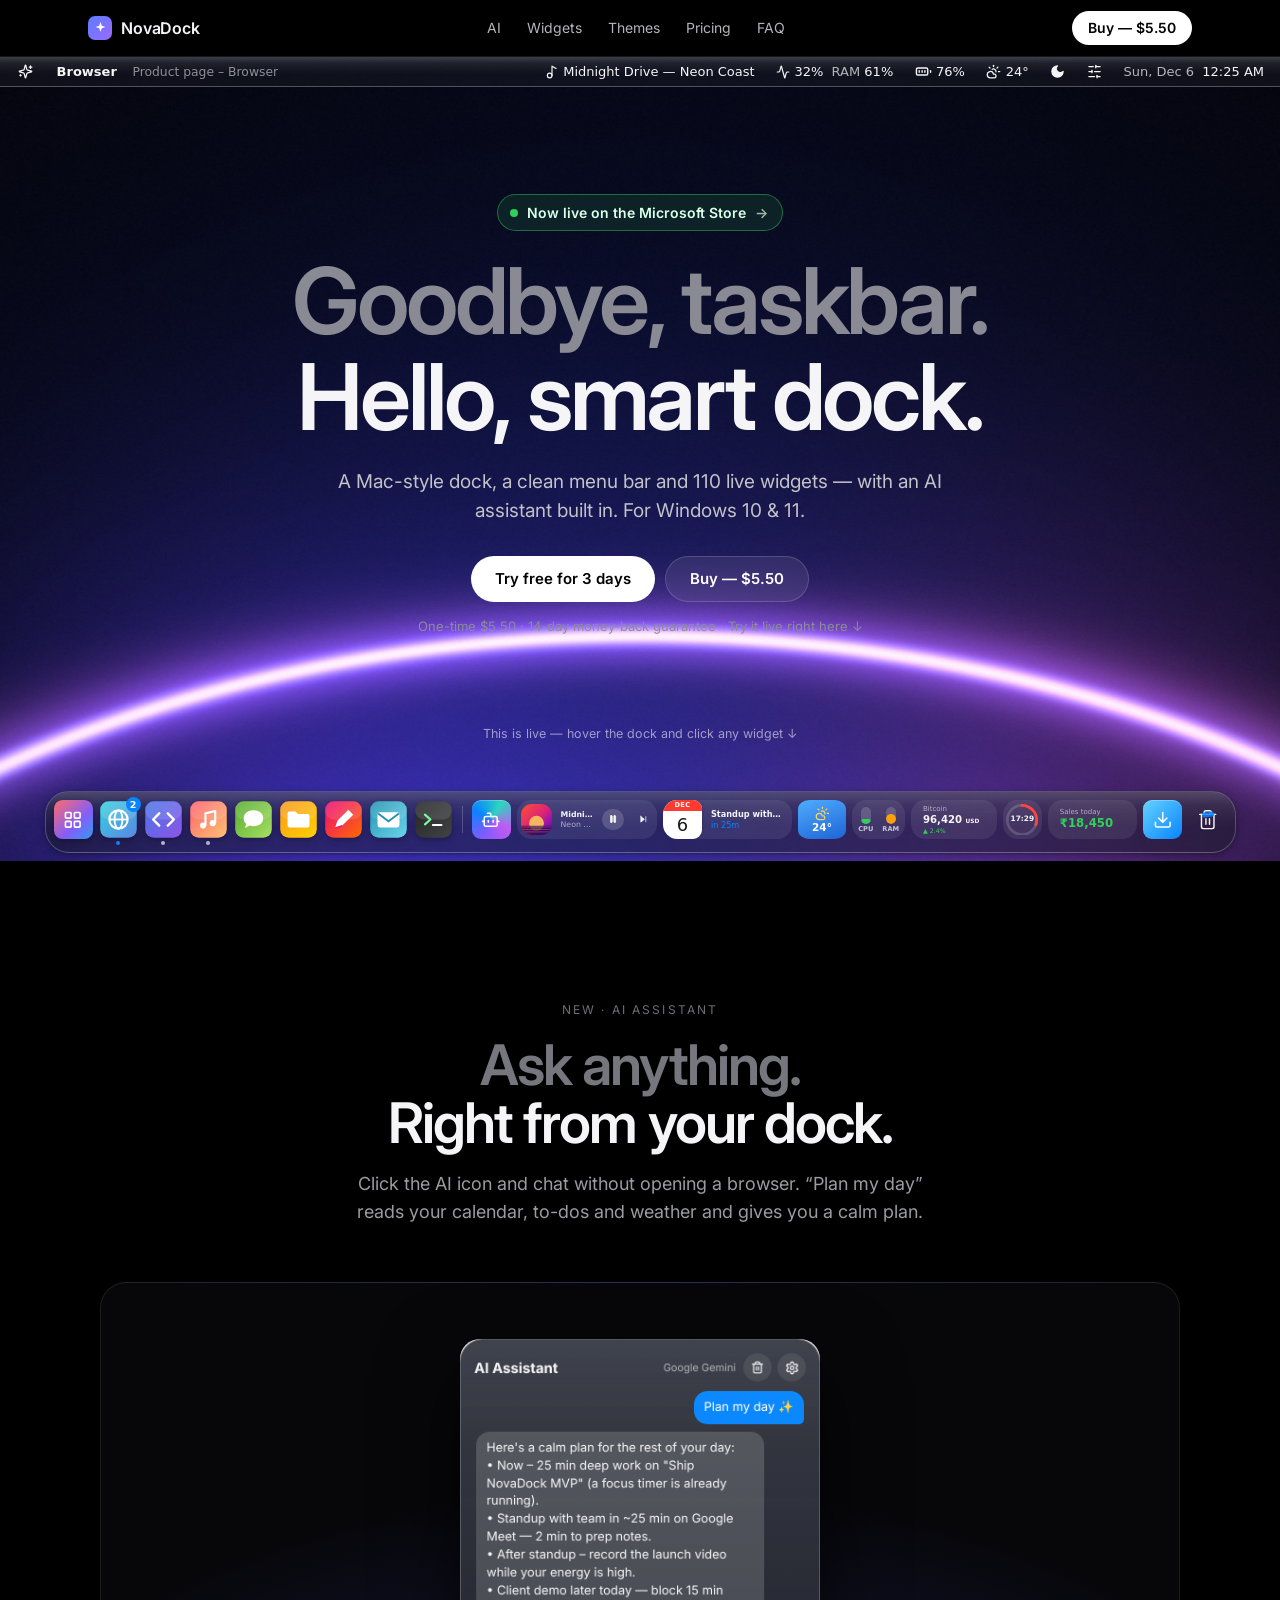
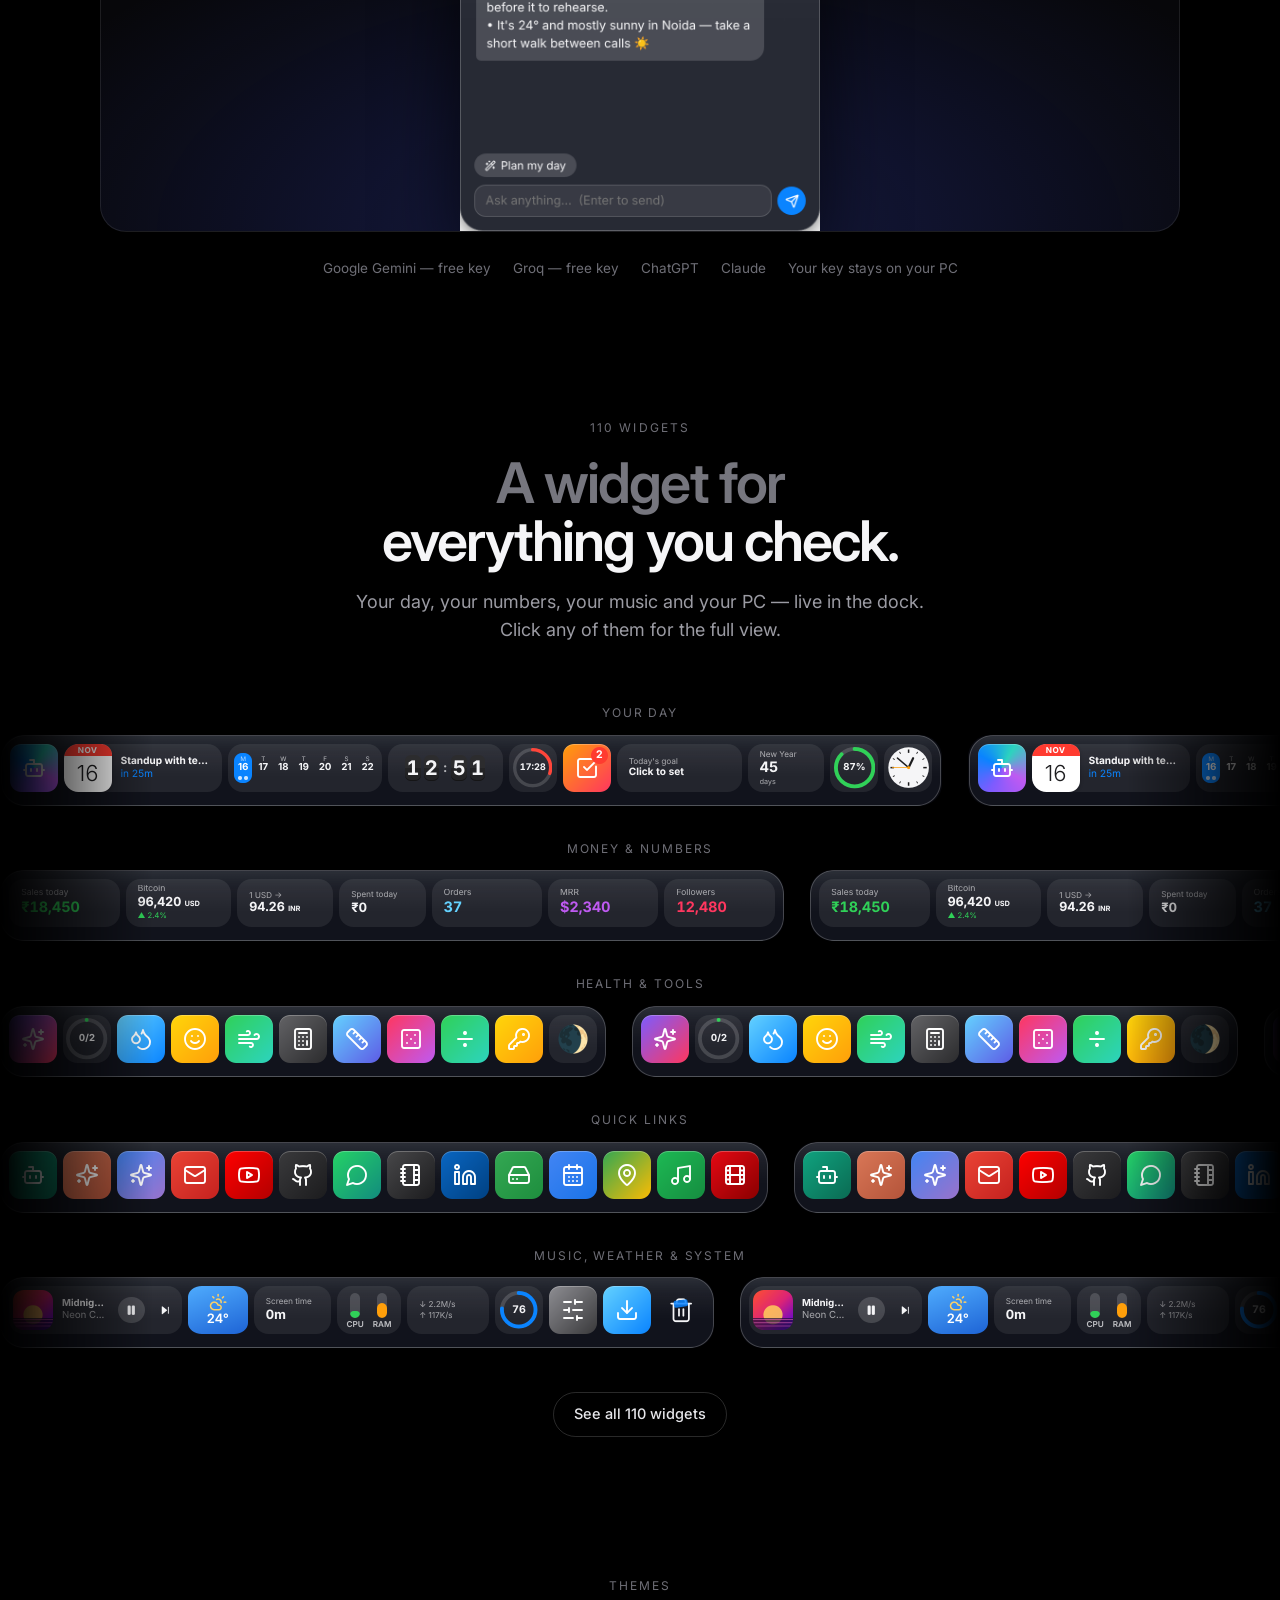
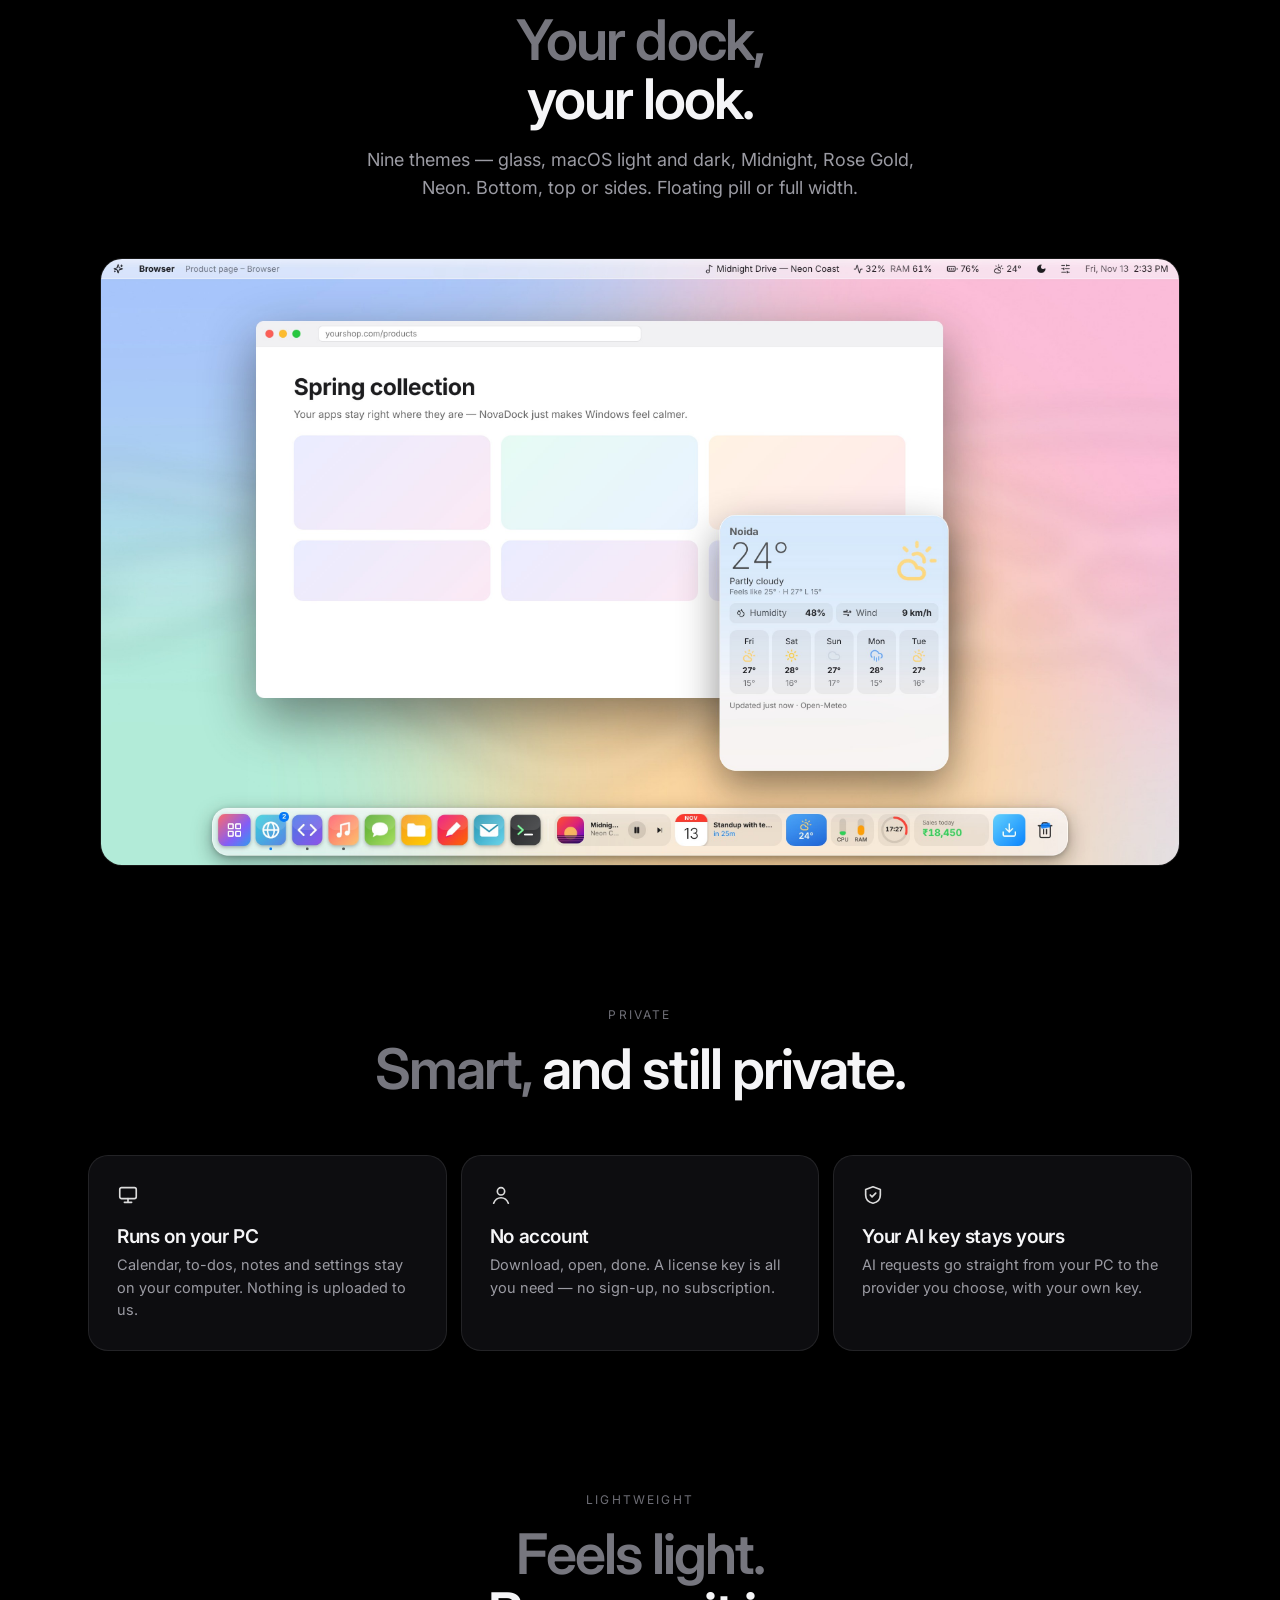
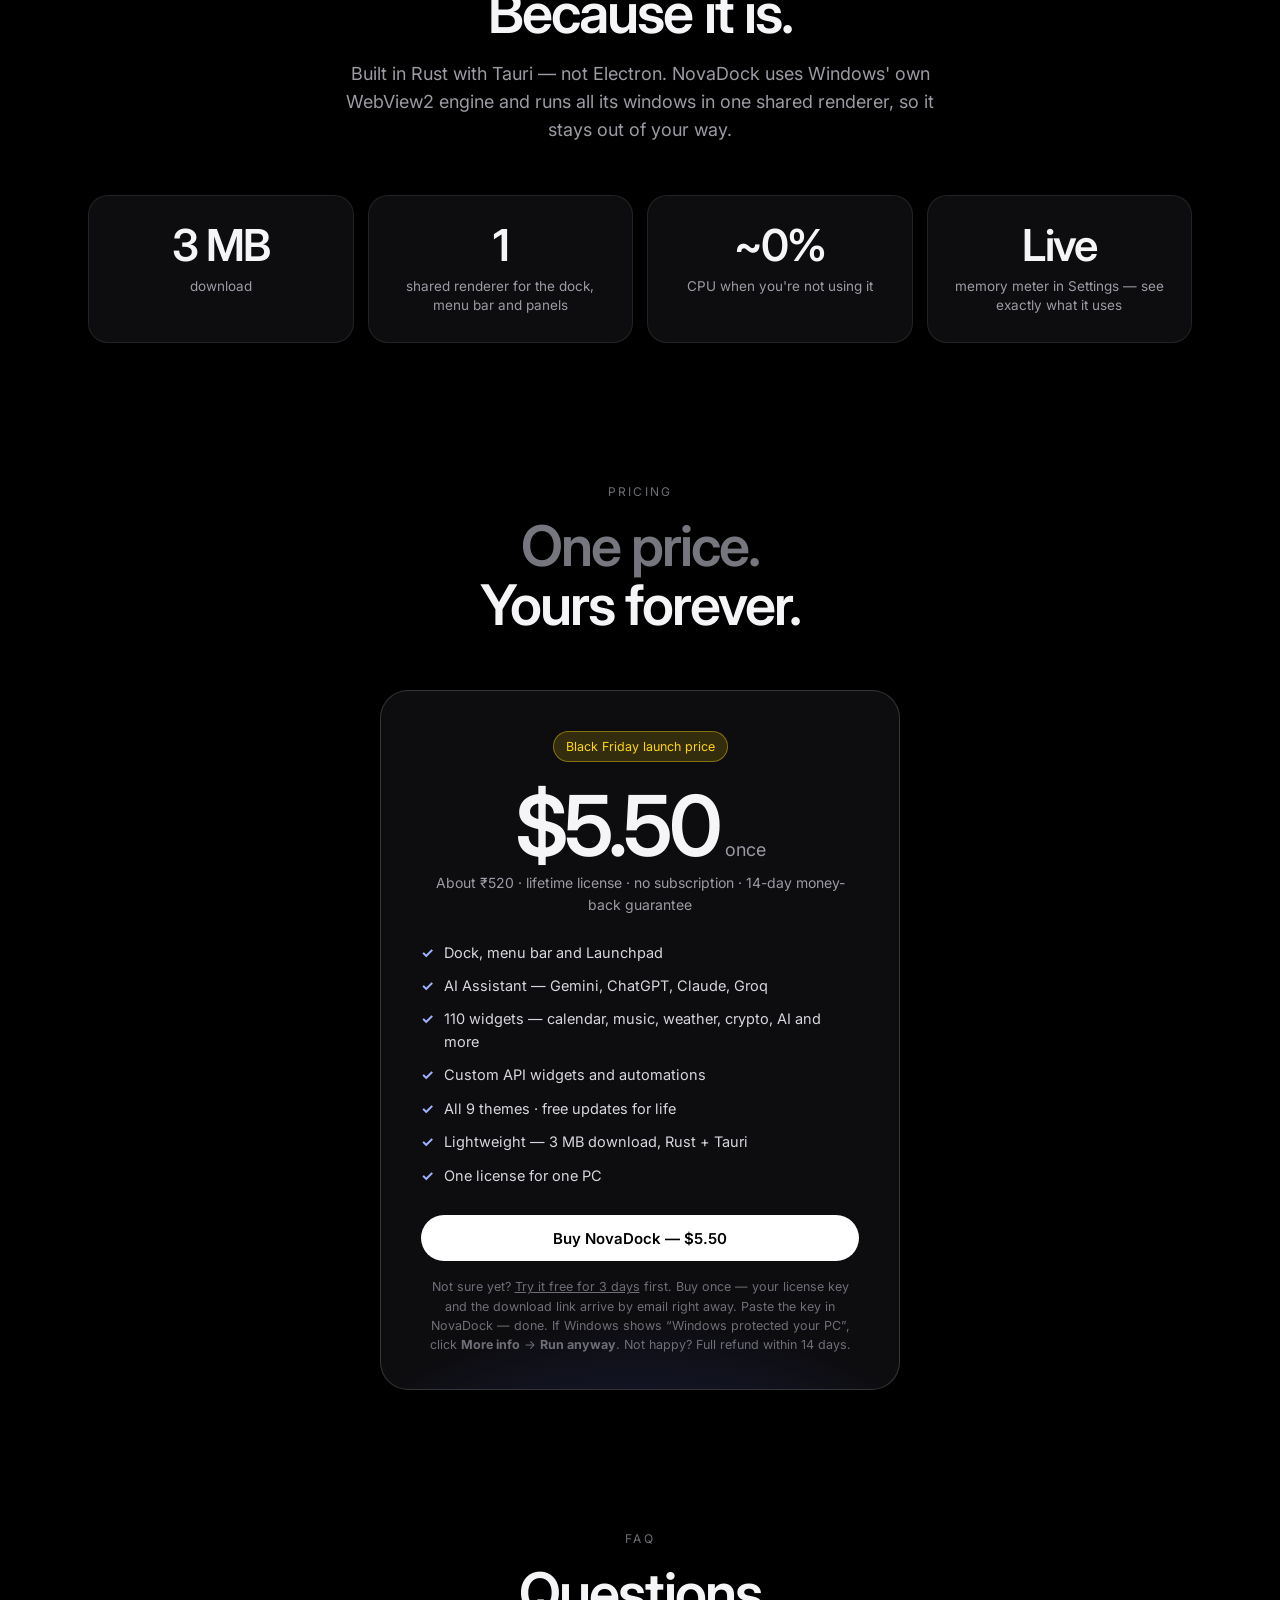
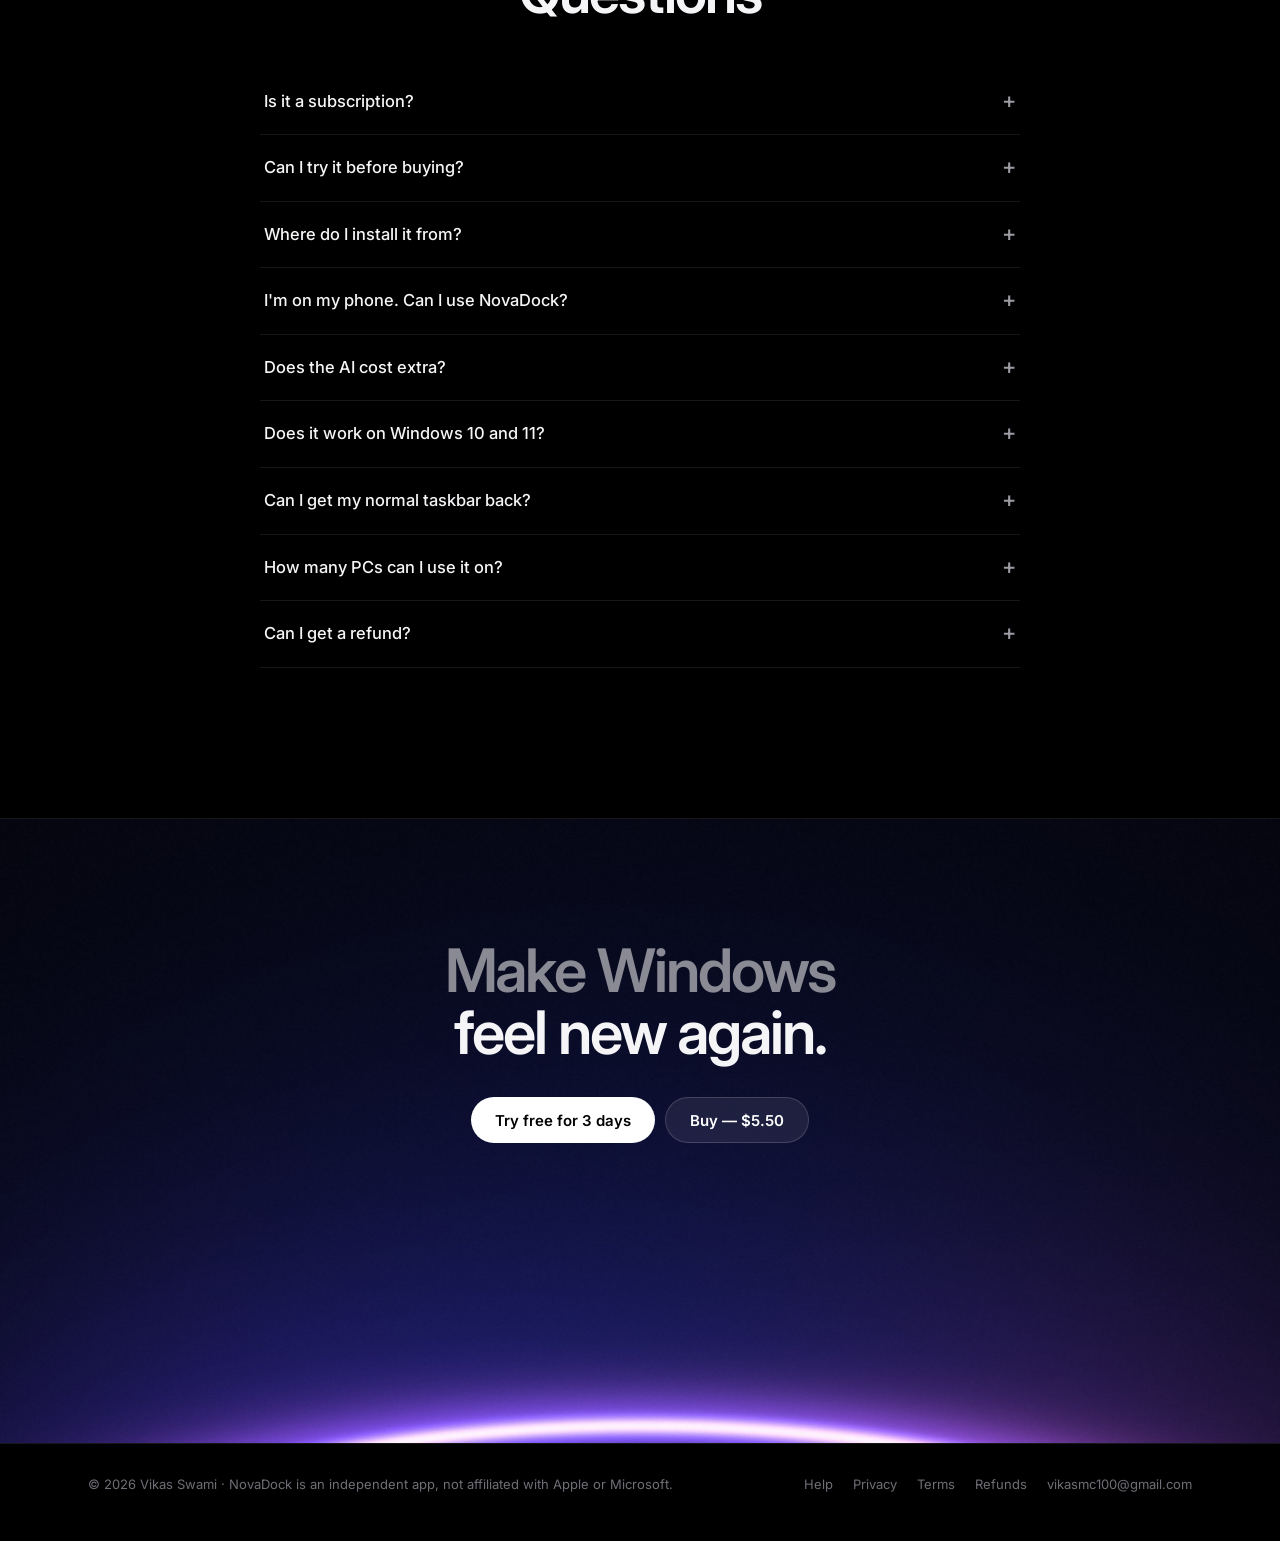
==== commit 7a39205f: "3-day free trial: Try free download + Buy Co-Authored-By: Claude Opus 5.5 <noreply@anthropic.com> Cl" ====
--- a/index.html
+++ b/index.html
@@ -194,8 +194,8 @@
     <h1><span class="g">Goodbye, taskbar.</span><br>Hello, smart dock.</h1>
     <p>A Mac-style dock, a clean menu bar and 110 live widgets — with an AI assistant built in. For Windows 10 &amp; 11.</p>
     <div class="hero-cta">
-      <a class="btn btn-w" href="#pricing" data-buy="card">Buy NovaDock — $5.50</a>
-      <a class="btn btn-d" href="#pricing">See what you get</a>
+      <a class="btn btn-w" href="download/NovaDock-setup.exe" data-free>Try free for 3 days</a>
+      <a class="btn btn-d" href="#pricing" data-buy="card">Buy — $5.50</a>
     </div>
     <div class="hero-note" data-note-win>One-time $5.50 · 14-day money-back guarantee · Try it live right here ↓</div>
     <div class="pc-note" data-note-mobile>💻 NovaDock is a Windows app. Send this link to your PC and install it there.</div>
@@ -295,7 +295,7 @@
         <li>One license for one PC</li>
       </ul>
       <a class="btn btn-w" href="#pricing" data-buy="card">Buy NovaDock — $5.50</a>
-      <div class="fine">Buy once — your license key and the download link arrive by email right away. Install, paste the key — done. If Windows shows “Windows protected your PC”, click <b>More info</b> → <b>Run anyway</b>. Not happy? Full refund within 14 days.</div>
+      <div class="fine">Not sure yet? <a href="download/NovaDock-setup.exe" data-free style="text-decoration:underline">Try it free for 3 days</a> first. Buy once — your license key and the download link arrive by email right away. Paste the key in NovaDock — done. If Windows shows “Windows protected your PC”, click <b>More info</b> → <b>Run anyway</b>. Not happy? Full refund within 14 days.</div>
       <div class="fine" data-buy-note style="display:none">Checkout is not set up yet.</div>
     </div>
   </div>
@@ -309,7 +309,7 @@
     <div class="faq">
       <details><summary>Is it a subscription?</summary><p>No. You pay $5.50 once and keep NovaDock forever, with free updates. Not happy? Email us within 14 days for a full refund.</p></details>
       <details><summary>Can I try it before buying?</summary><p>Yes — the dock at the top of this page is the real NovaDock running live in your browser. Hover it and click any widget. And if it isn't right for you on your PC, you get a full refund within 14 days.</p></details>
-      <details><summary>Where do I install it from?</summary><p>Buy NovaDock here — the download link and your license key arrive by email right away. Run the installer (a few seconds, no admin rights needed). If Windows shows “Windows protected your PC”, click <b>More info</b> → <b>Run anyway</b>; it appears for new apps from small developers. Prefer automatic updates? NovaDock is also on the <a href="https://apps.microsoft.com/detail/9N13CW1WM4K6" style="text-decoration:underline">Microsoft Store</a>.</p></details>
+      <details><summary>Where do I install it from?</summary><p>Click <b>Try free for 3 days</b> and run the installer (a few seconds, no admin rights needed). Everything works for 3 days; then buy once and paste the key from your email. Already bought? The download link is in your purchase email too. If Windows shows “Windows protected your PC”, click <b>More info</b> → <b>Run anyway</b>; it appears for new apps from small developers. Prefer automatic updates? NovaDock is also on the <a href="https://apps.microsoft.com/detail/9N13CW1WM4K6" style="text-decoration:underline">Microsoft Store</a>.</p></details>
       <details><summary>I'm on my phone. Can I use NovaDock?</summary><p>NovaDock is for Windows 10 and 11 PCs. Tap <b>Send to my PC</b> to share the link to yourself, then open it on your computer.</p></details>
       <details><summary>Does the AI cost extra?</summary><p>NovaDock connects to the AI you choose with your own API key. Google Gemini and Groq give free keys that are enough for everyday use; ChatGPT and Claude keys are billed by those companies. Your chats are never stored on our servers.</p></details>
       <details><summary>Does it work on Windows 10 and 11?</summary><p>Yes — Windows 10 (1809 or later) and Windows 11, 64-bit.</p></details>
@@ -323,8 +323,8 @@
 <div class="end">
   <h2><span style="color:#8a8a94">Make Windows</span><br>feel new again.</h2>
   <div class="hero-cta" style="margin-top:34px">
-    <a class="btn btn-w" href="#pricing" data-buy="card">Buy NovaDock — $5.50</a>
-    <a class="btn btn-d" href="#pricing">See what you get</a>
+    <a class="btn btn-w" href="download/NovaDock-setup.exe" data-free>Try free for 3 days</a>
+    <a class="btn btn-d" href="#pricing" data-buy="card">Buy — $5.50</a>
   </div>
 </div>
 
@@ -365,16 +365,12 @@
     catch (x) { location.href = 'mailto:?subject=' + encodeURIComponent('NovaDock for my PC') + '&body=' + encodeURIComponent(text + ' ' + pageUrl); }
   }
   document.querySelectorAll('[data-free]').forEach(function (a) {
-    if (isWin && cfg.freeUrl) { a.href = cfg.freeUrl; a.setAttribute('download', file); }
-    else if (isWin && cfg.storeUrl) { a.href = cfg.storeUrl; a.target = '_blank'; a.rel = 'noopener'; a.setAttribute('data-kind', 'store'); }
-    else if (!mobile && cfg.freeUrl) {
-      // Mac / Linux: still give the Windows installer (to copy to a PC), with a heads-up.
+    if (!mobile && cfg.freeUrl) {
       a.href = cfg.freeUrl; a.setAttribute('download', file);
-      a.addEventListener('click', function () { toast('NovaDock is for Windows 10/11 — run this installer on your Windows PC'); });
-    }
-    else {
+      if (!isWin) a.addEventListener('click', function () { toast('NovaDock is for Windows 10/11 — run this installer on your Windows PC'); });
+    } else if (mobile) {
       a.setAttribute('data-kind', 'send');
-      a.lastChild.textContent = a.closest('.price') ? 'Send the link to my PC' : (a.closest('nav') ? 'Send to my PC' : 'Send to my PC');
+      if (a.classList.contains('btn')) a.lastChild.textContent = 'Send to my PC';
       a.addEventListener('click', sendToPc);
     }
   });
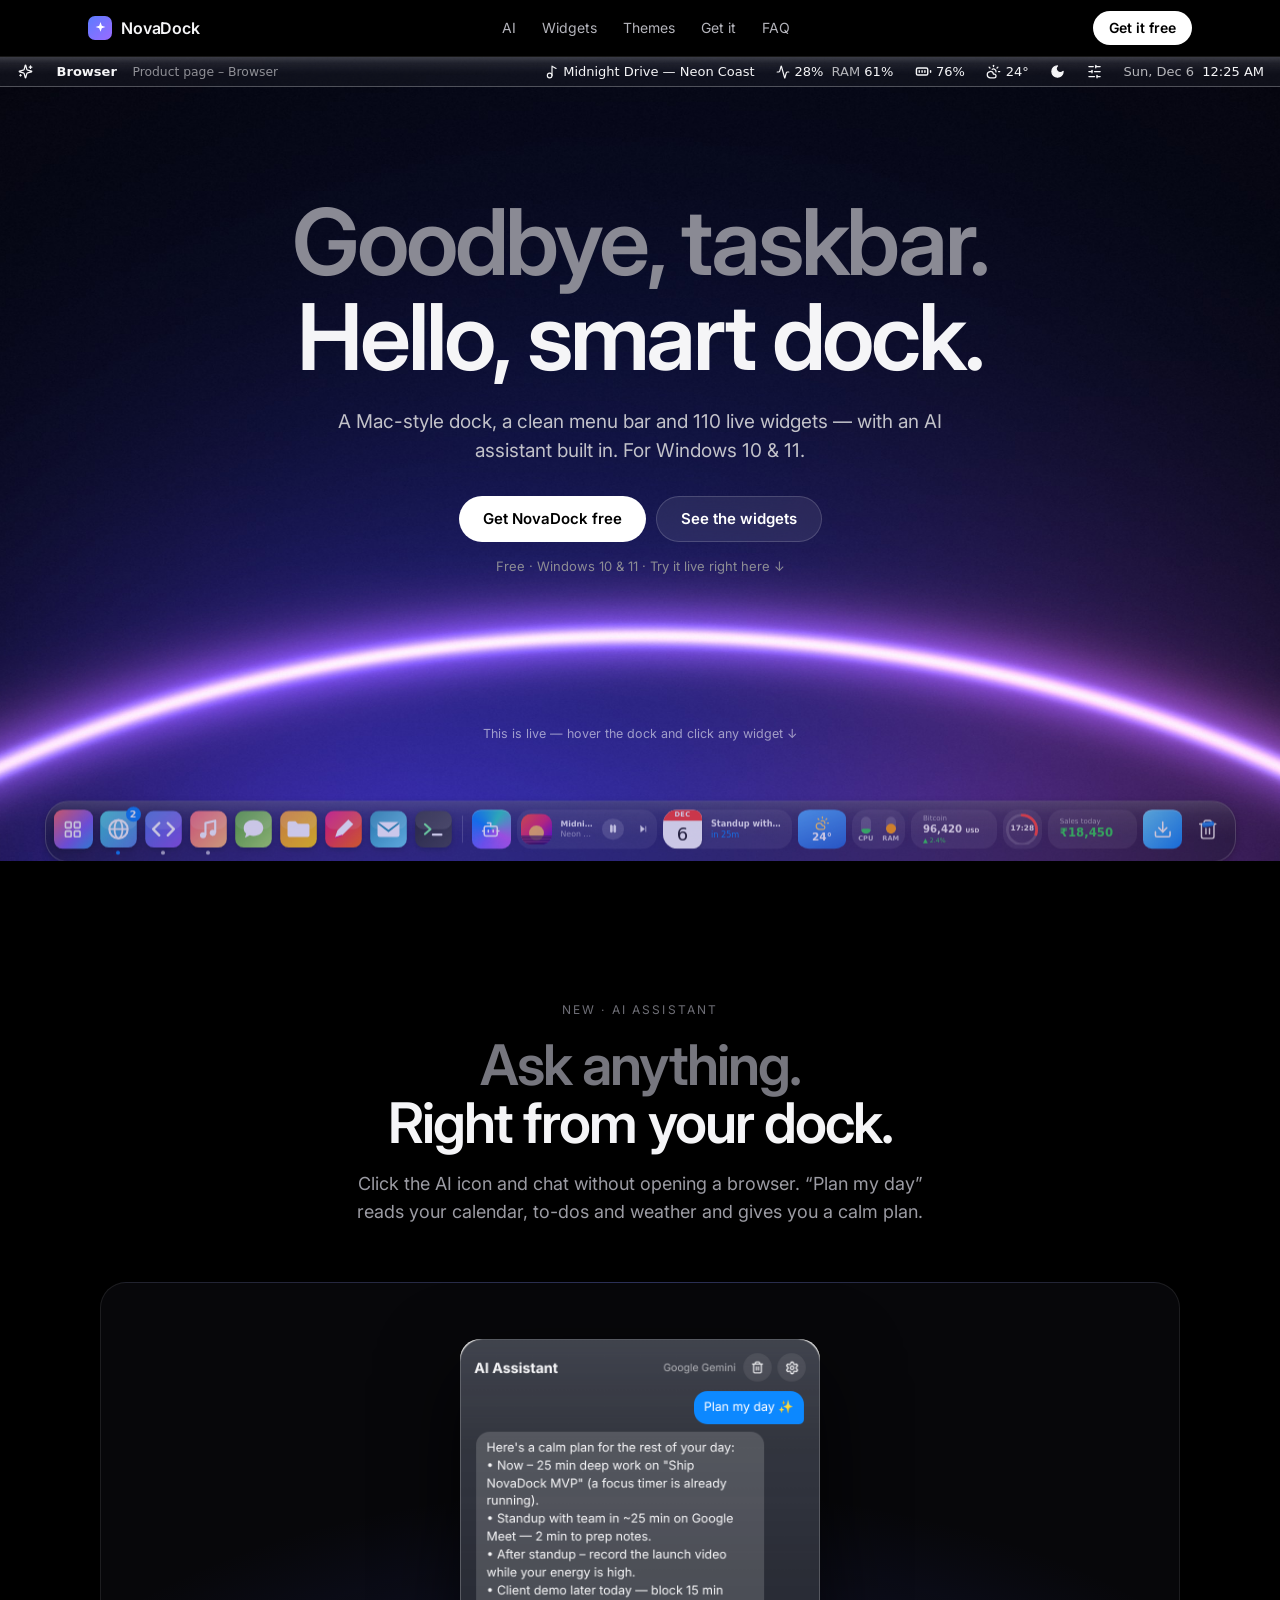
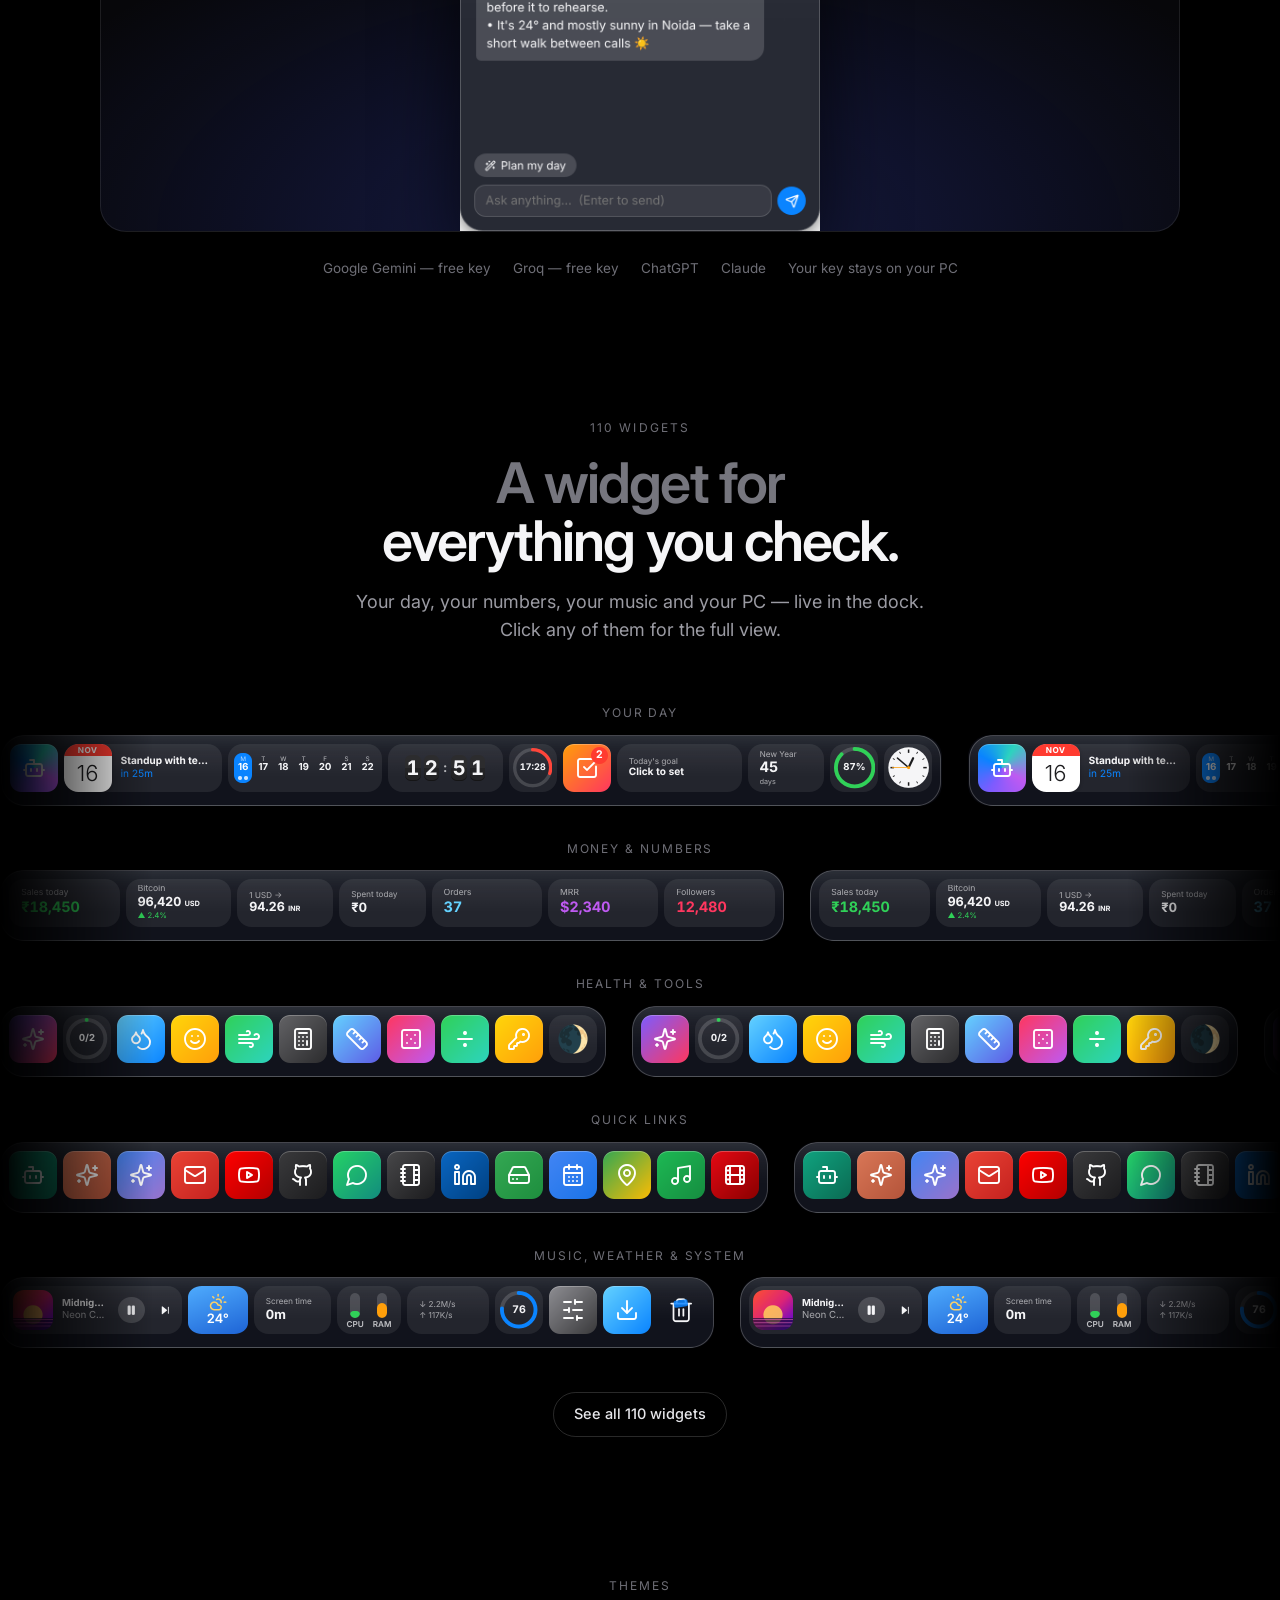
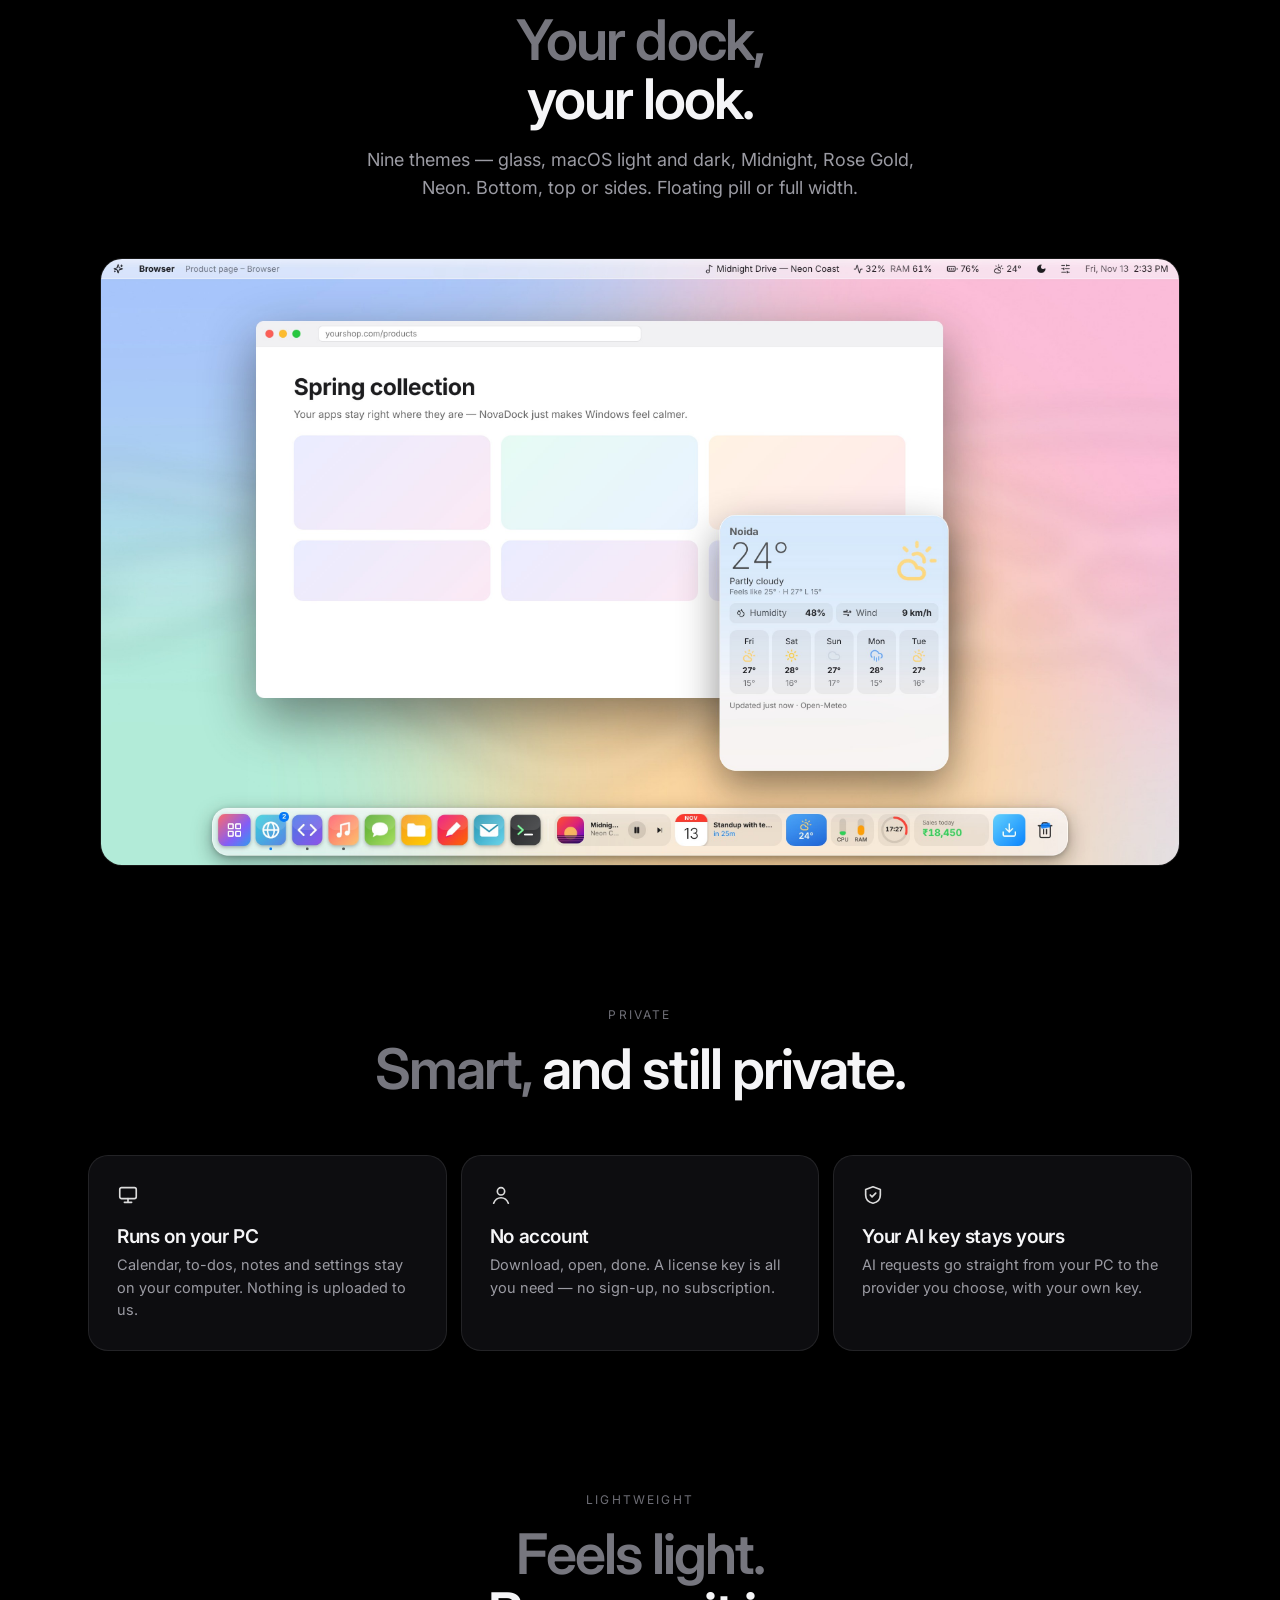
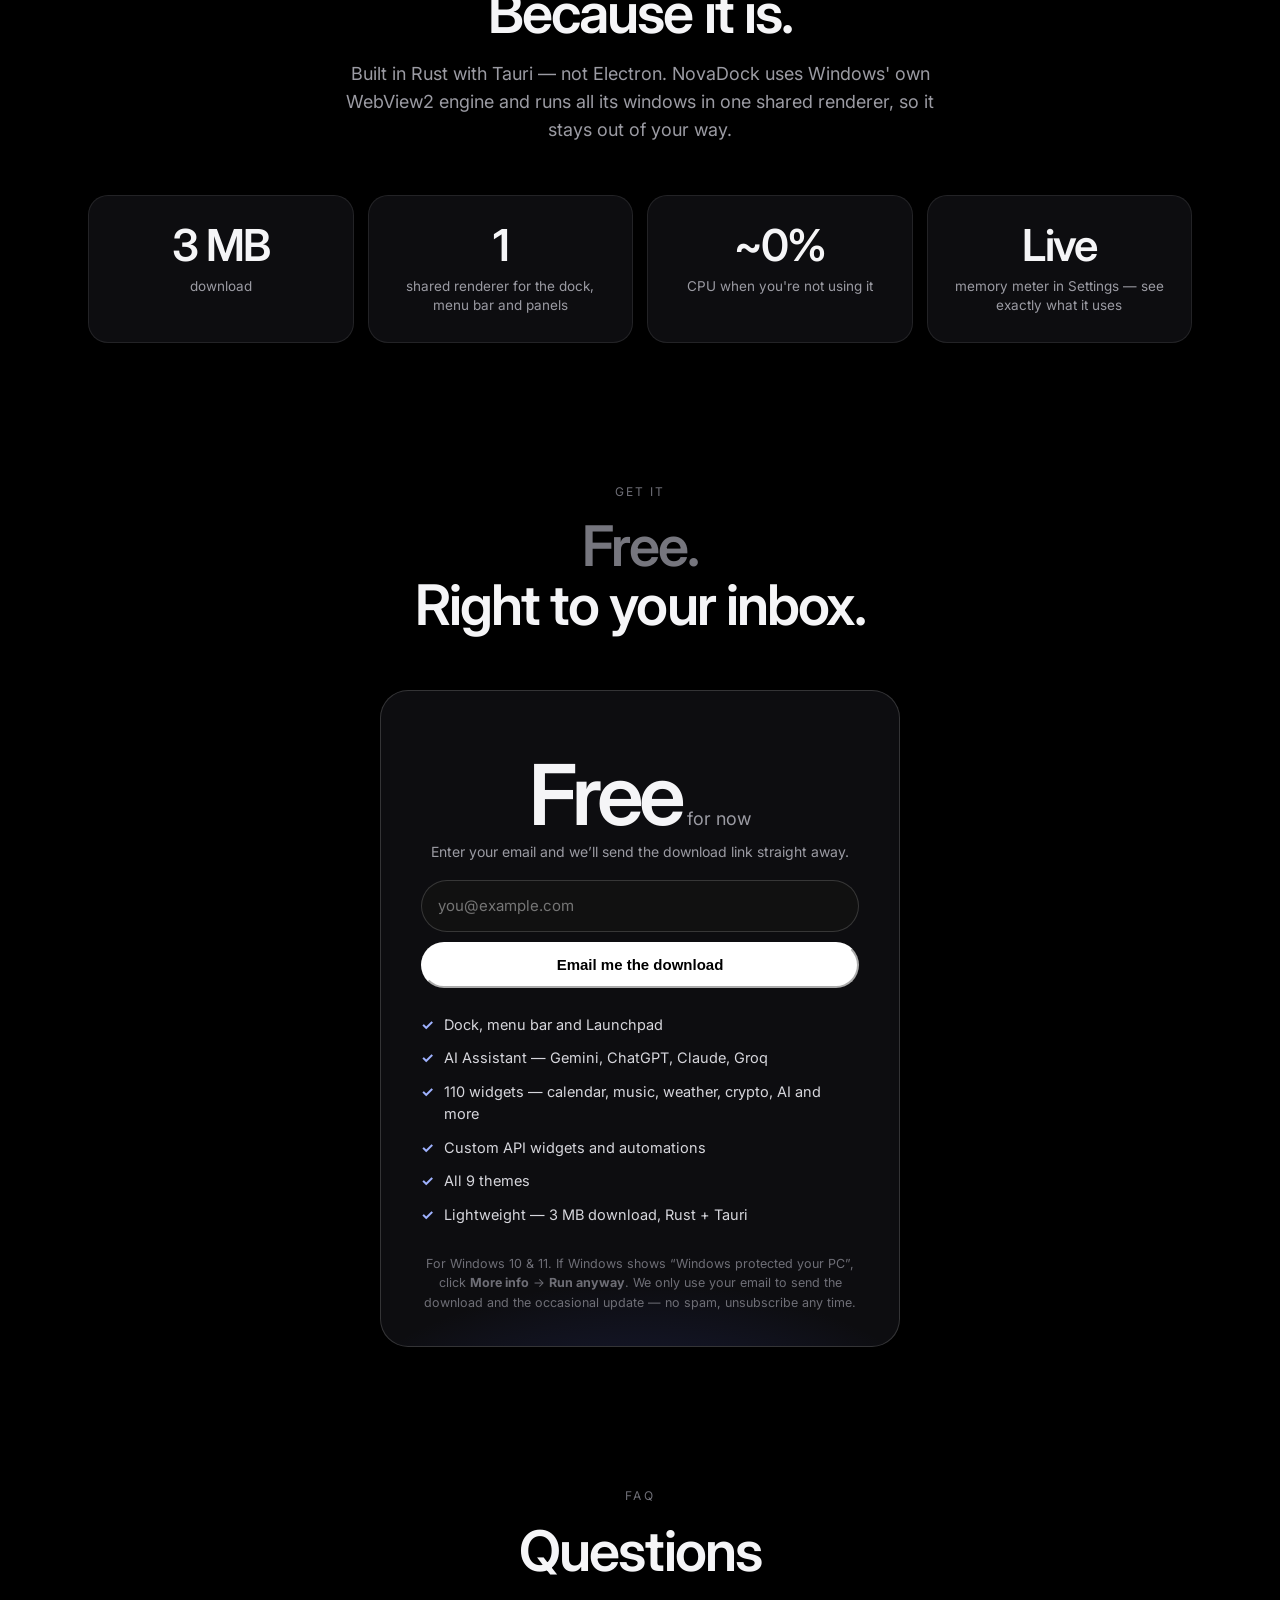
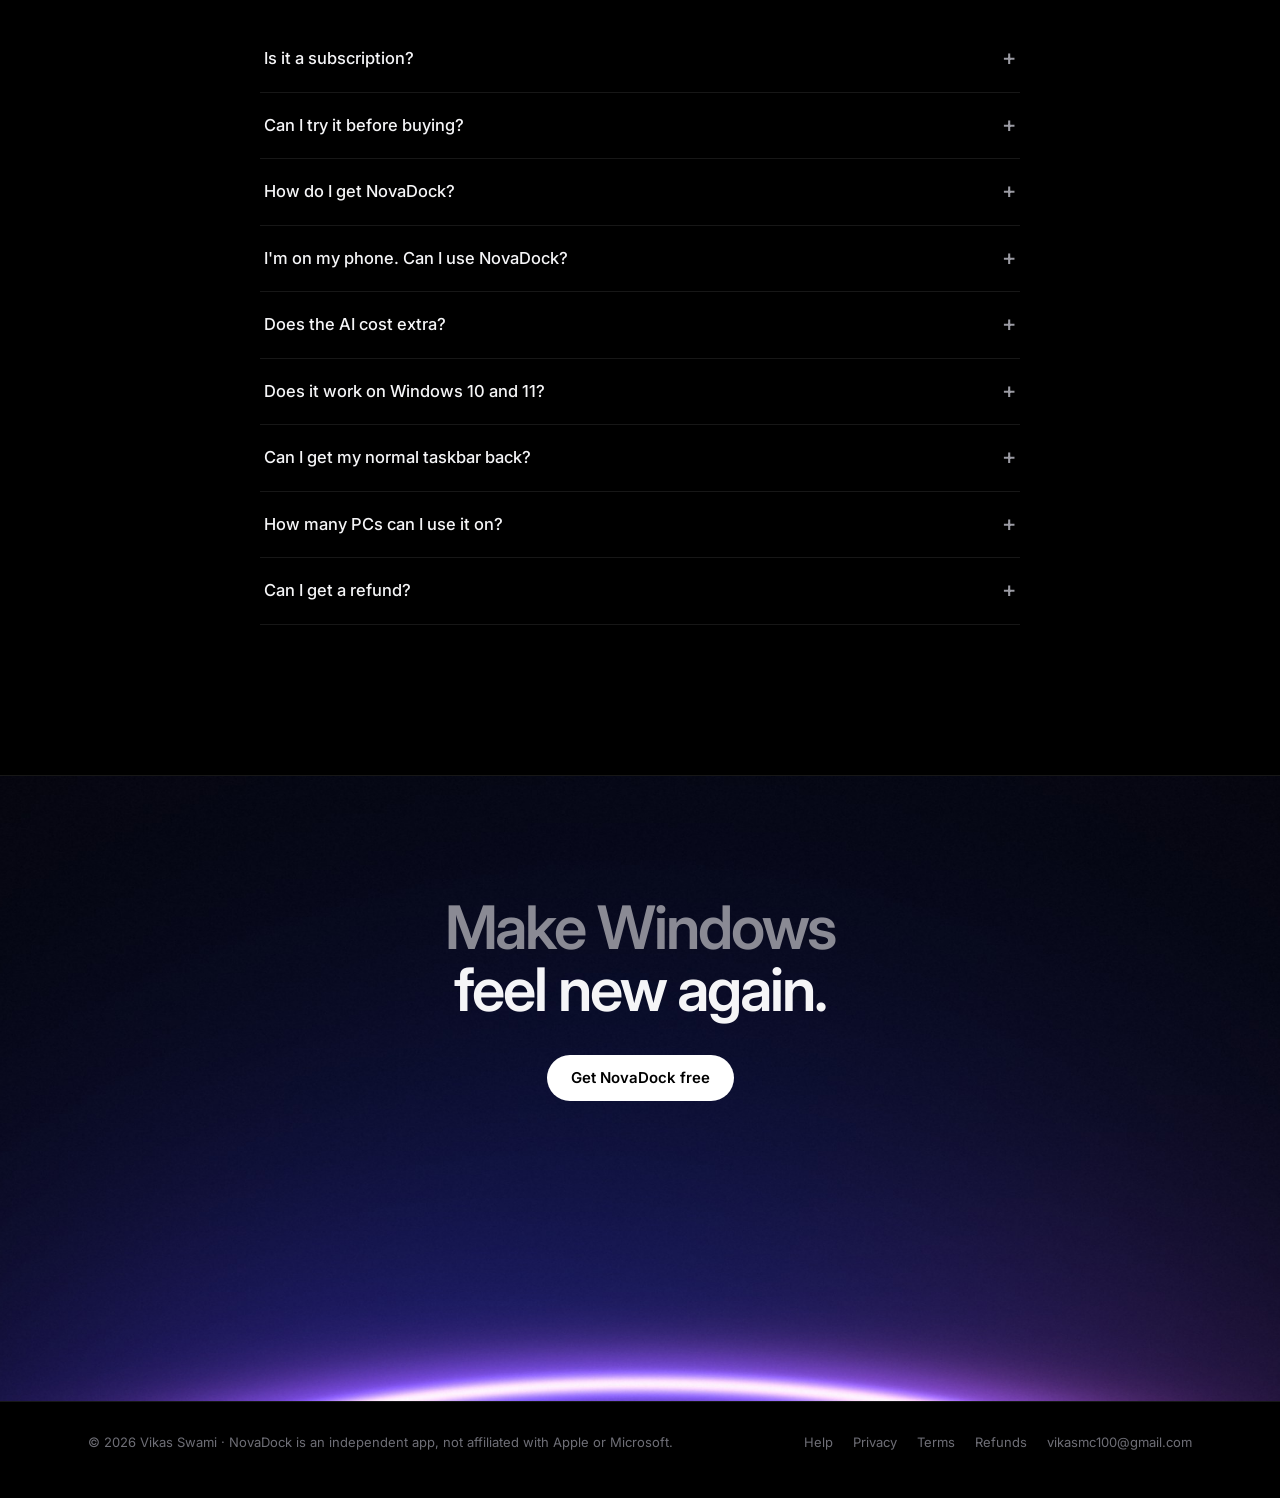
==== commit 13b8d696: "NovaDock is free: email-gated download (link sent by email), no pricing Co-Authored-By: Claude Opus " ====
--- a/index.html
+++ b/index.html
@@ -16,6 +16,7 @@
     goatcounter: "novadock",
     freeUrl: "download/NovaDock-setup.exe",
     storeUrl: "https://apps.microsoft.com/detail/9N13CW1WM4K6?mode=direct",
+    signupUrl: "SIGNUP_URL_PENDING",
     checkoutUrl: "https://checkout.dodopayments.com/buy/pdt_0NrqnhhYoS5XABSowkT3c?quantity=1&redirect_url=https%3A%2F%2Fnovadock.online%2F%3Fpurchased%3D1"
   };
 </script>
@@ -174,15 +175,19 @@
 .bf-later{margin:-4px 0 10px;color:#ffd60a;font-size:15px}
 .bf-later b{font-weight:700}
 @media (max-width:720px){.bf-bar{font-size:13px;gap:6px;padding:8px 10px}.bf-go{display:none}}
+.get-form{display:flex;gap:10px;margin:18px 0 6px;flex-wrap:wrap}
+.get-form input[type=email]{flex:1 1 220px;min-width:0;padding:13px 16px;border-radius:999px;border:1px solid var(--line2);background:#111;color:#fff;font:inherit;font-size:15px}
+.get-form input[type=email]:focus{outline:none;border-color:#0a84ff}
+.get-form .btn{flex:0 0 auto}
+[data-get-msg].ok{color:#7dffb0}[data-get-msg].err{color:#ff9b9b}
 </style>
 </head>
 <body>
-<a class="bf-bar" href="#pricing"><b>BLACK FRIDAY</b> Launch price <b>$5.50</b> — goes up to $15 on Dec 1 <span class="bf-cd" data-bf-cd></span><span class="bf-go">Get it →</span></a>
 <header>
   <nav class="wrap">
     <a class="logo" href="#"><i><svg width="13" height="13" viewBox="0 0 24 24" fill="#fff" aria-hidden="true"><path d="M12 2l2.4 6.6L21 11l-6.6 2.4L12 20l-2.4-6.6L3 11l6.6-2.4z"/></svg></i>NovaDock</a>
-    <div class="links"><a href="#ai">AI</a><a href="#widgets">Widgets</a><a href="#looks">Themes</a><a href="#pricing">Pricing</a><a href="#faq">FAQ</a></div>
-    <a class="btn btn-w" href="#pricing" data-buy="card">Buy — $5.50</a>
+    <div class="links"><a href="#ai">AI</a><a href="#widgets">Widgets</a><a href="#looks">Themes</a><a href="#get">Get it</a><a href="#faq">FAQ</a></div>
+    <a class="btn btn-w" href="#get">Get it free</a>
   </nav>
 </header>
 
@@ -190,14 +195,13 @@
 <div class="hero" id="hero">
   <iframe src="play/playground.html?hero=1" title="NovaDock running live — hover the dock and click the widgets" loading="eager"></iframe>
   <div class="hero-text" id="heroText">
-    <a class="live-pill" href="https://apps.microsoft.com/detail/9N13CW1WM4K6" target="_blank" rel="noopener" data-store-pill><i></i>Now live on the Microsoft Store<span>→</span></a>
     <h1><span class="g">Goodbye, taskbar.</span><br>Hello, smart dock.</h1>
     <p>A Mac-style dock, a clean menu bar and 110 live widgets — with an AI assistant built in. For Windows 10 &amp; 11.</p>
     <div class="hero-cta">
-      <a class="btn btn-w" href="download/NovaDock-setup.exe" data-free>Try free for 3 days</a>
-      <a class="btn btn-d" href="#pricing" data-buy="card">Buy — $5.50</a>
-    </div>
-    <div class="hero-note" data-note-win>One-time $5.50 · 14-day money-back guarantee · Try it live right here ↓</div>
+      <a class="btn btn-w" href="#get">Get NovaDock free</a>
+      <a class="btn btn-d" href="#widgets">See the widgets</a>
+    </div>
+    <div class="hero-note" data-note-win>Free · Windows 10 &amp; 11 · Try it live right here ↓</div>
     <div class="pc-note" data-note-mobile>💻 NovaDock is a Windows app. Send this link to your PC and install it there.</div>
   </div>
   <div class="hero-hint" id="heroHint">This is live — hover the dock and click any widget ↓</div>
@@ -275,28 +279,29 @@
   </div>
 </section>
 
-<!-- PRICING -->
-<section id="pricing">
-  <div class="wrap">
-    <span class="kicker">Pricing</span>
-    <h2 class="title"><span class="g">One price.</span><br>Yours forever.</h2>
+<!-- GET IT (free, download link by email) -->
+<section id="get">
+  <div class="wrap">
+    <span class="kicker">Get it</span>
+    <h2 class="title"><span class="g">Free.</span><br>Right to your inbox.</h2>
     <div class="price">
-      <span class="badge bf-badge">Black Friday launch price</span>
-      <div class="amount">$5.50<small>once</small></div>
-      <div class="bf-later">Price goes up to <b>$15</b> on Dec 1 · <span data-bf-cd></span></div>
-      <div style="color:var(--dim);font-size:14px">About ₹520 · lifetime license · no subscription · 14-day money-back guarantee</div>
+      <div class="amount">Free<small>for now</small></div>
+      <div style="color:var(--dim);font-size:14px">Enter your email and we’ll send the download link straight away.</div>
+      <form class="get-form" data-get-form novalidate>
+        <input type="email" name="email" placeholder="you@example.com" autocomplete="email" required aria-label="Your email">
+        <input type="text" name="website" tabindex="-1" autocomplete="off" aria-hidden="true" style="position:absolute;left:-9999px;opacity:0">
+        <button class="btn btn-w" type="submit">Email me the download</button>
+      </form>
+      <div class="fine" data-get-msg aria-live="polite"></div>
       <ul>
         <li>Dock, menu bar and Launchpad</li>
         <li>AI Assistant — Gemini, ChatGPT, Claude, Groq</li>
         <li>110 widgets — calendar, music, weather, crypto, AI and more</li>
         <li>Custom API widgets and automations</li>
-        <li>All 9 themes · free updates for life</li>
+        <li>All 9 themes</li>
         <li>Lightweight — 3 MB download, Rust + Tauri</li>
-        <li>One license for one PC</li>
       </ul>
-      <a class="btn btn-w" href="#pricing" data-buy="card">Buy NovaDock — $5.50</a>
-      <div class="fine">Not sure yet? <a href="download/NovaDock-setup.exe" data-free style="text-decoration:underline">Try it free for 3 days</a> first. Buy once — your license key and the download link arrive by email right away. Paste the key in NovaDock — done. If Windows shows “Windows protected your PC”, click <b>More info</b> → <b>Run anyway</b>. Not happy? Full refund within 14 days.</div>
-      <div class="fine" data-buy-note style="display:none">Checkout is not set up yet.</div>
+      <div class="fine">For Windows 10 &amp; 11. If Windows shows “Windows protected your PC”, click <b>More info</b> → <b>Run anyway</b>. We only use your email to send the download and the occasional update — no spam, unsubscribe any time.</div>
     </div>
   </div>
 </section>
@@ -309,7 +314,7 @@
     <div class="faq">
       <details><summary>Is it a subscription?</summary><p>No. You pay $5.50 once and keep NovaDock forever, with free updates. Not happy? Email us within 14 days for a full refund.</p></details>
       <details><summary>Can I try it before buying?</summary><p>Yes — the dock at the top of this page is the real NovaDock running live in your browser. Hover it and click any widget. And if it isn't right for you on your PC, you get a full refund within 14 days.</p></details>
-      <details><summary>Where do I install it from?</summary><p>Click <b>Try free for 3 days</b> and run the installer (a few seconds, no admin rights needed). Everything works for 3 days; then buy once and paste the key from your email. Already bought? The download link is in your purchase email too. If Windows shows “Windows protected your PC”, click <b>More info</b> → <b>Run anyway</b>; it appears for new apps from small developers. Prefer automatic updates? NovaDock is also on the <a href="https://apps.microsoft.com/detail/9N13CW1WM4K6" style="text-decoration:underline">Microsoft Store</a>.</p></details>
+      <details><summary>How do I get NovaDock?</summary><p>Enter your email in <a href="#get" style="text-decoration:underline">Get it</a> and open the link we send you, then run the installer (a few seconds, no admin rights needed). If Windows shows “Windows protected your PC”, click <b>More info</b> → <b>Run anyway</b>; it appears for new apps from small developers.</p></details>
       <details><summary>I'm on my phone. Can I use NovaDock?</summary><p>NovaDock is for Windows 10 and 11 PCs. Tap <b>Send to my PC</b> to share the link to yourself, then open it on your computer.</p></details>
       <details><summary>Does the AI cost extra?</summary><p>NovaDock connects to the AI you choose with your own API key. Google Gemini and Groq give free keys that are enough for everyday use; ChatGPT and Claude keys are billed by those companies. Your chats are never stored on our servers.</p></details>
       <details><summary>Does it work on Windows 10 and 11?</summary><p>Yes — Windows 10 (1809 or later) and Windows 11, 64-bit.</p></details>
@@ -323,8 +328,7 @@
 <div class="end">
   <h2><span style="color:#8a8a94">Make Windows</span><br>feel new again.</h2>
   <div class="hero-cta" style="margin-top:34px">
-    <a class="btn btn-w" href="download/NovaDock-setup.exe" data-free>Try free for 3 days</a>
-    <a class="btn btn-d" href="#pricing" data-buy="card">Buy — $5.50</a>
+    <a class="btn btn-w" href="#get">Get NovaDock free</a>
   </div>
 </div>
 
@@ -376,6 +380,25 @@
   });
   document.querySelectorAll('[data-store]').forEach(function (a) { a.href = cfg.storeUrl; a.target = '_blank'; a.rel = 'noopener'; });
   if (isWin) document.querySelectorAll('[data-direct]').forEach(function (d) { d.style.display = 'block'; });
+  var GET_URL = cfg.signupUrl;
+  document.querySelectorAll('[data-get-form]').forEach(function (f) {
+    var msg = f.parentNode.querySelector('[data-get-msg]');
+    f.addEventListener('submit', function (e) {
+      e.preventDefault();
+      var email = (f.email.value || '').trim();
+      msg.className = 'fine';
+      if (!/^[^\s@]+@[^\s@]+\.[^\s@]{2,}$/.test(email)) { msg.className = 'fine err'; msg.textContent = 'Please enter a valid email address.'; return; }
+      var btn = f.querySelector('button'); btn.disabled = true; btn.textContent = 'Sending…';
+      fetch(GET_URL, { method: 'POST', headers: { 'Content-Type': 'text/plain;charset=utf-8' }, body: JSON.stringify({ email: email, website: f.website.value, source: location.hash || 'website', lang: navigator.language }) })
+        .then(function (r) { return r.json(); })
+        .then(function (j) {
+          if (j.ok) { msg.className = 'fine ok'; msg.textContent = 'Done! Check your inbox (and Spam) for the download link from NovaDock.'; f.reset(); try { window.goatcounter && window.goatcounter.count({ path: 'signup', title: 'Signup', event: true }); } catch (x) {} }
+          else { msg.className = 'fine err'; msg.textContent = j.error || 'Something went wrong. Please try again.'; }
+        })
+        .catch(function () { msg.className = 'fine err'; msg.textContent = 'Could not send right now. Please try again in a minute.'; })
+        .finally(function () { btn.disabled = false; btn.textContent = 'Email me the download'; });
+    });
+  });
   var note = document.querySelector('[data-buy-note]');
   document.querySelectorAll('[data-buy="card"]').forEach(function (card) {
     if (cfg.checkoutUrl) { card.href = cfg.checkoutUrl; card.target = '_blank'; card.rel = 'noopener'; }
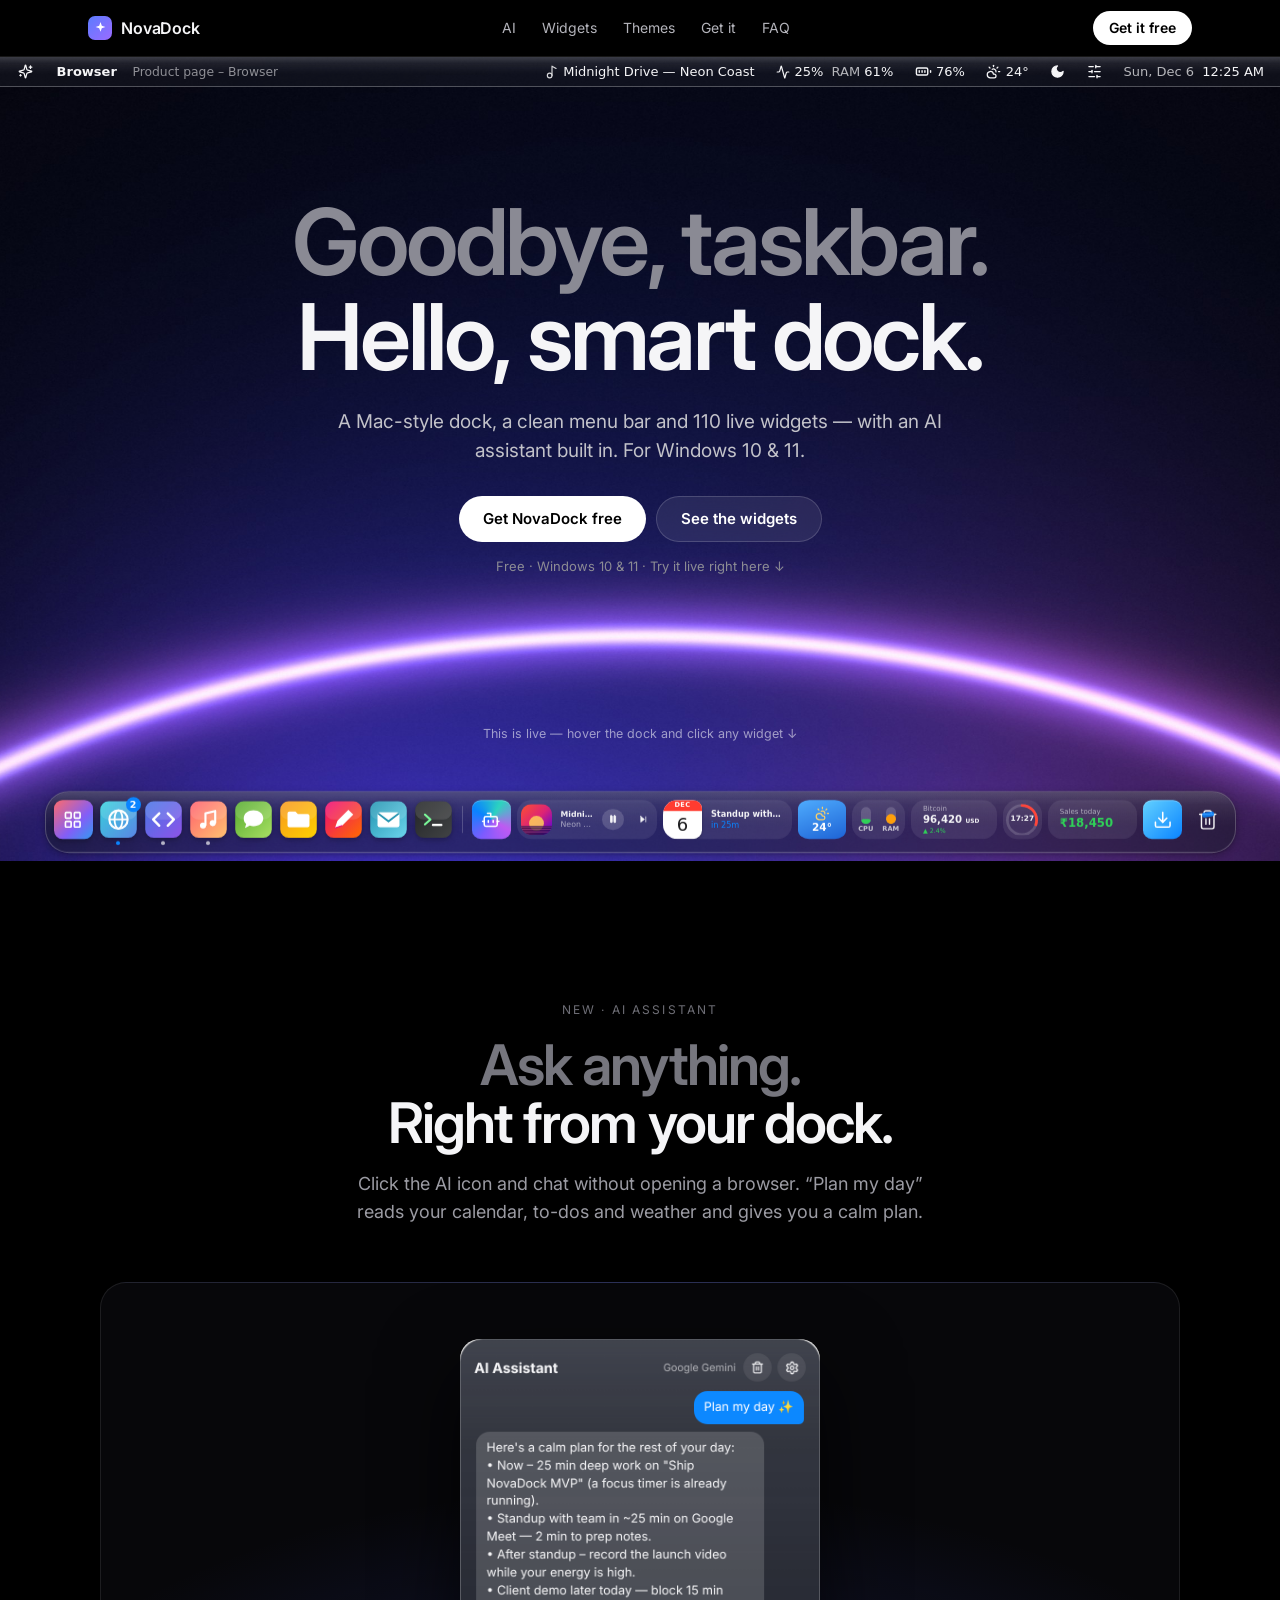
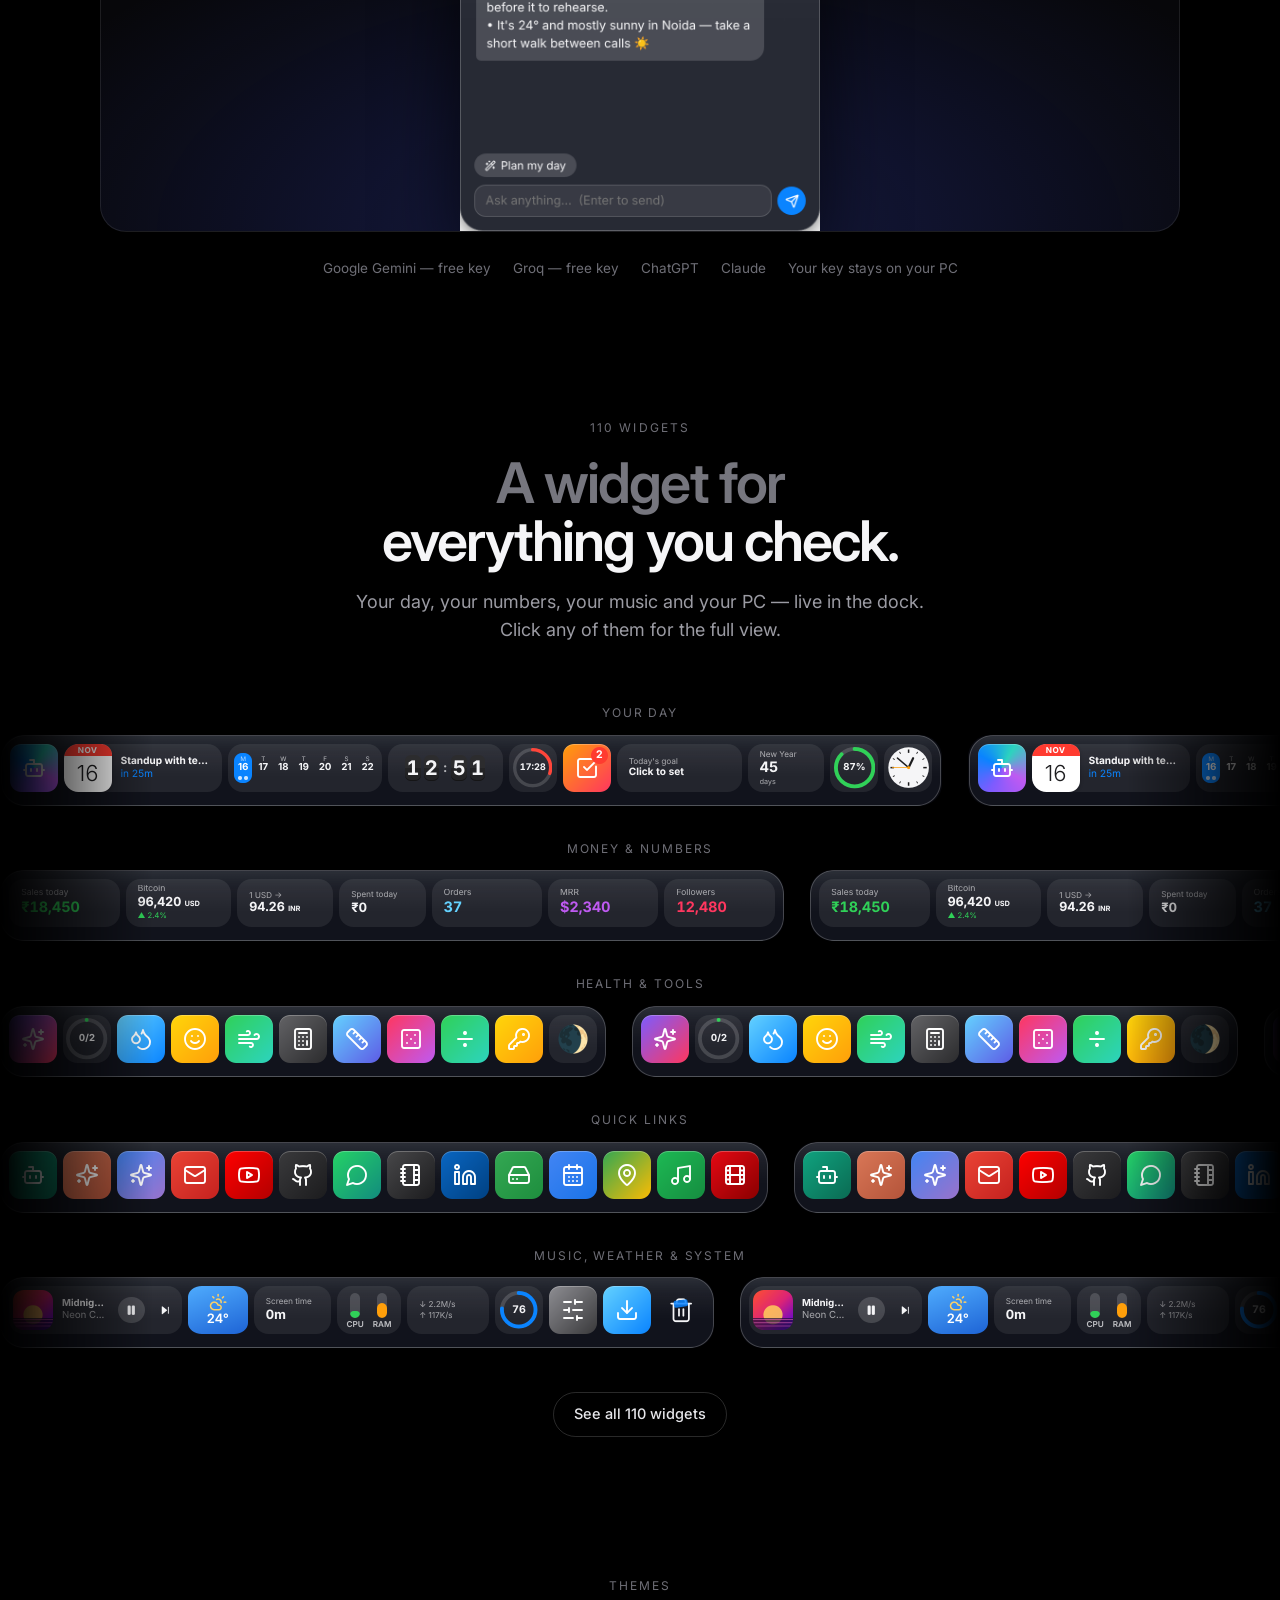
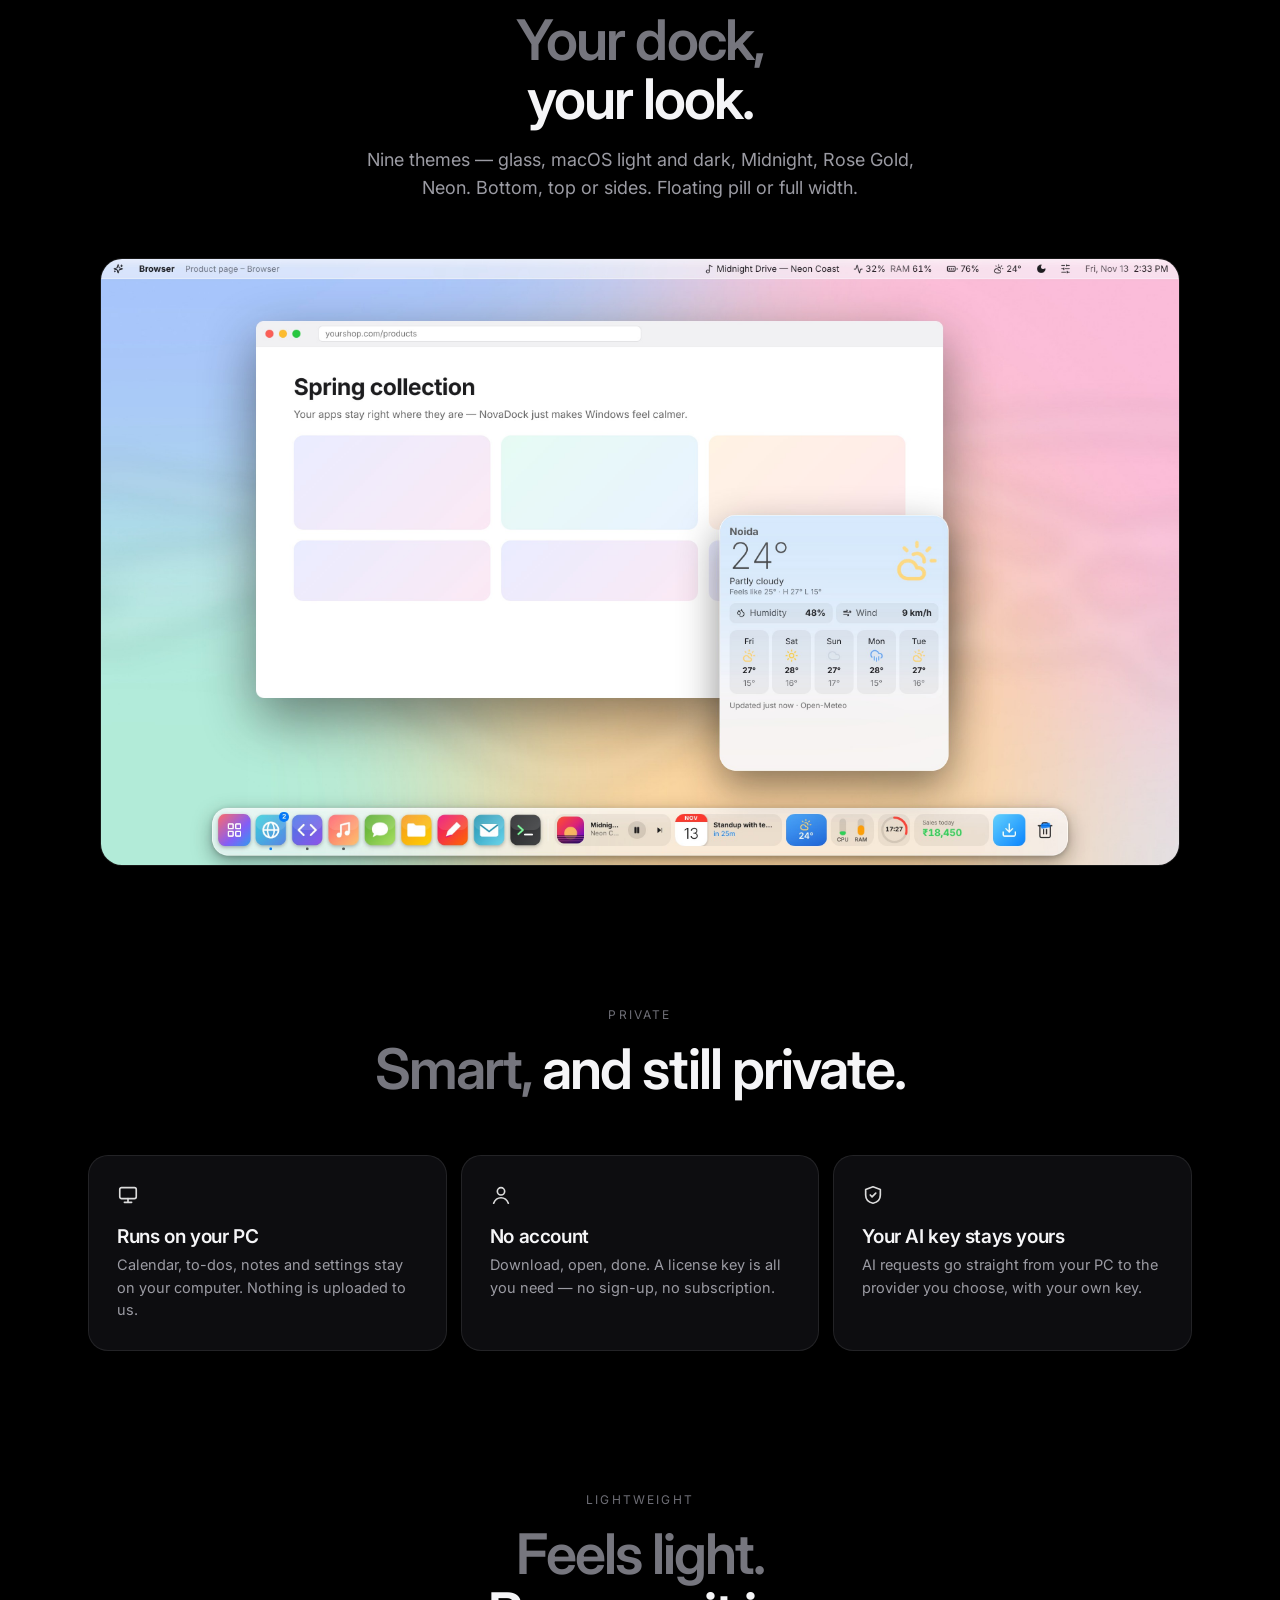
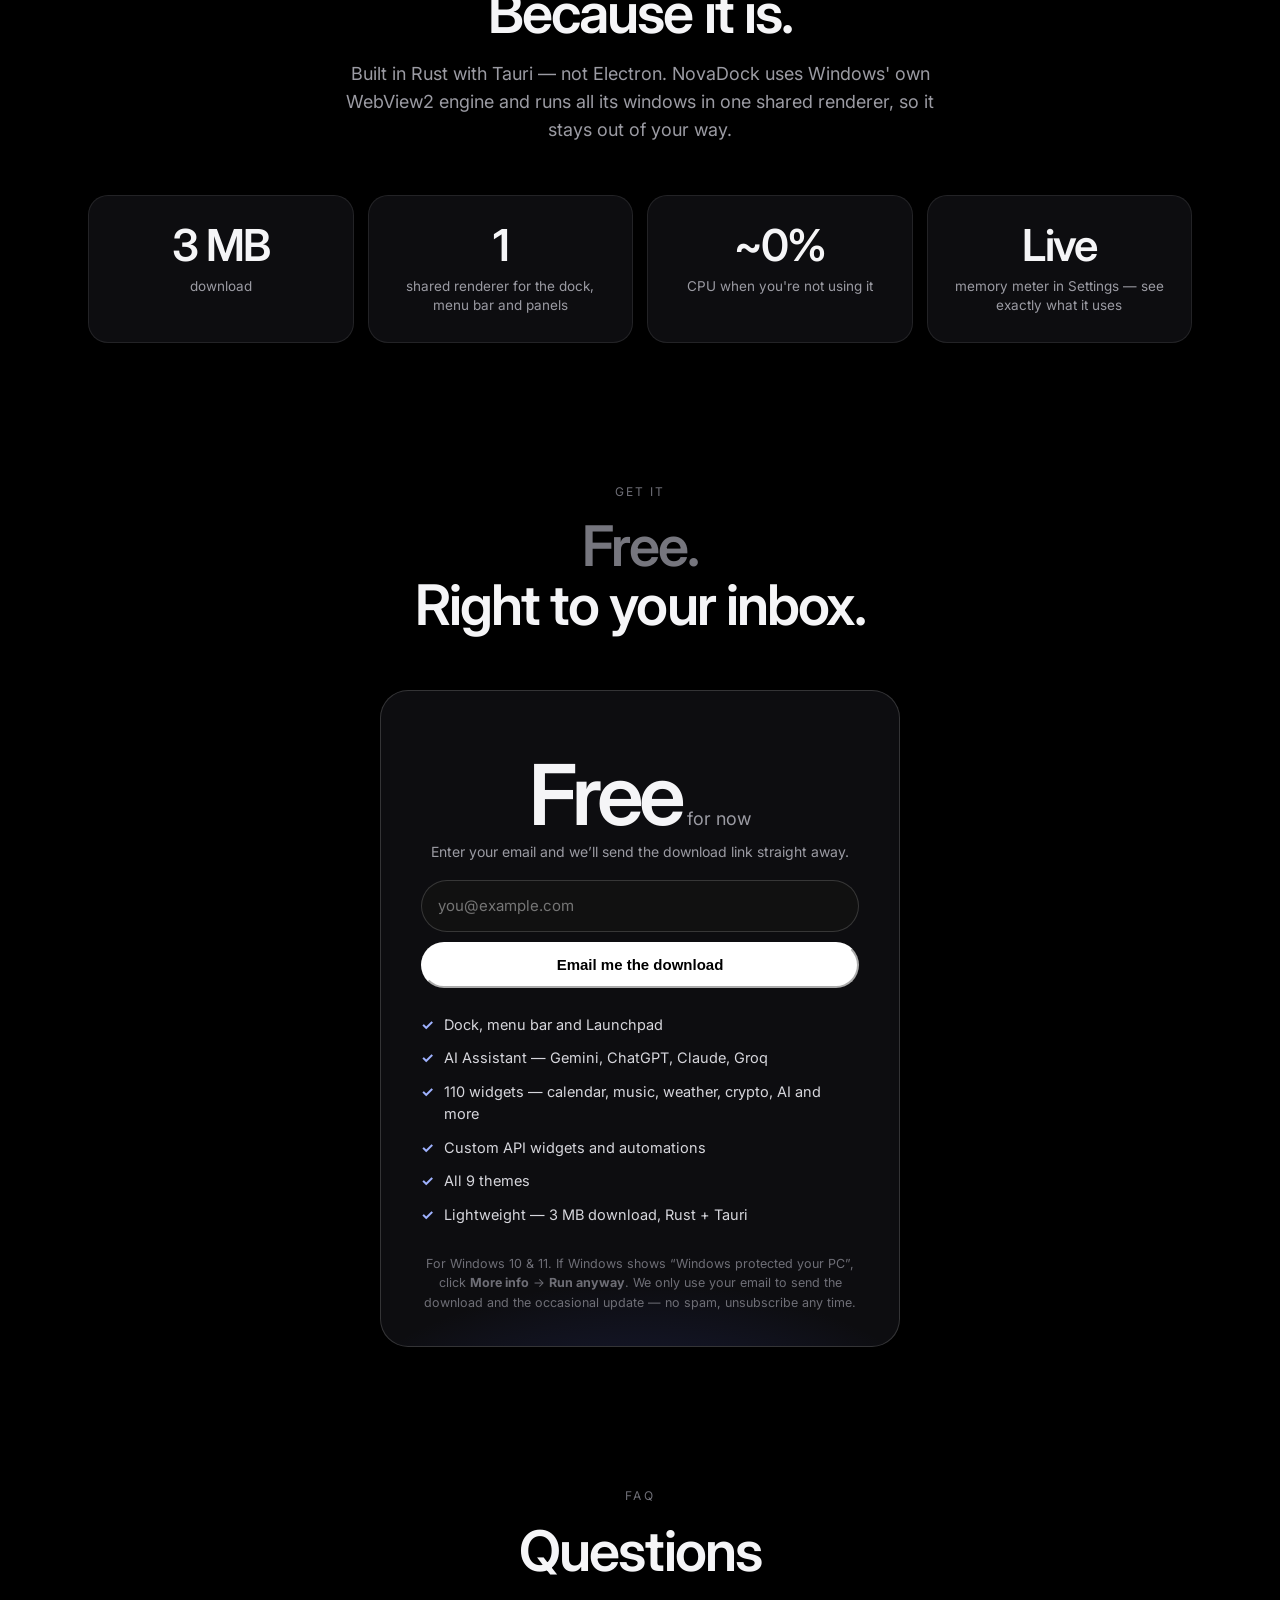
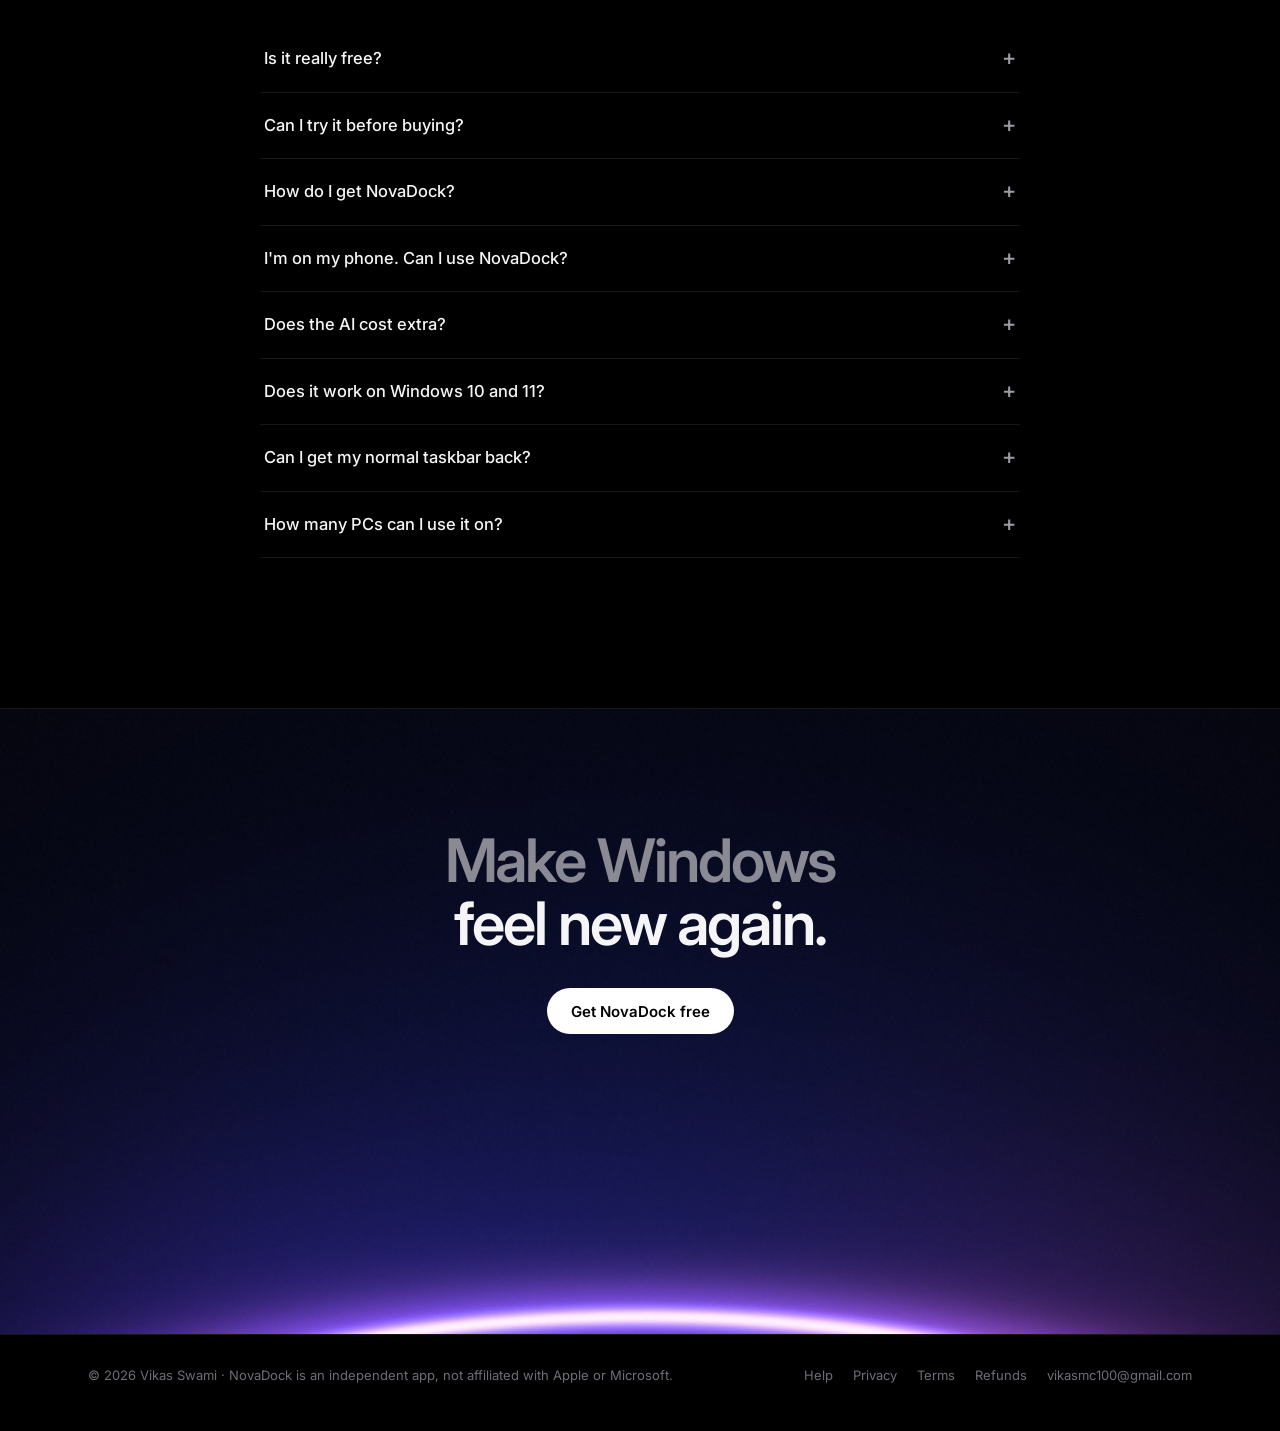
==== commit 3a666331: "Free: meta and FAQ" ====
--- a/index.html
+++ b/index.html
@@ -4,9 +4,9 @@
 <meta charset="utf-8">
 <meta name="viewport" content="width=device-width, initial-scale=1">
 <title>NovaDock — Goodbye, taskbar. A smart dock for Windows</title>
-<meta name="description" content="NovaDock replaces the Windows taskbar with a Mac-style dock, a menu bar and live widgets — calendar, music, weather, crypto and an AI assistant. Install free from the Microsoft Store, then $5.50 once.">
+<meta name="description" content="NovaDock replaces the Windows taskbar with a Mac-style dock, a menu bar and live widgets — calendar, music, weather, crypto and an AI assistant. Free download for Windows 10 &amp; 11.">
 <meta property="og:title" content="NovaDock — Goodbye, taskbar.">
-<meta property="og:description" content="A smart dock, menu bar and AI widgets for Windows 10 & 11. $5.50 once, 14-day money-back guarantee.">
+<meta property="og:description" content="A smart dock, menu bar and AI widgets for Windows 10 & 11. Free for Windows 10 & 11.">
 <meta property="og:image" content="https://novadock.online/assets/hero.jpg">
 <meta name="twitter:card" content="summary_large_image">
 <meta name="theme-color" content="#000000">
@@ -312,7 +312,7 @@
     <span class="kicker">FAQ</span>
     <h2 class="title">Questions</h2>
     <div class="faq">
-      <details><summary>Is it a subscription?</summary><p>No. You pay $5.50 once and keep NovaDock forever, with free updates. Not happy? Email us within 14 days for a full refund.</p></details>
+      <details><summary>Is it really free?</summary><p>Yes — NovaDock is free right now, with every widget and theme. Tell us what you think from <b>Settings → Feedback</b> in the app.</p></details>
       <details><summary>Can I try it before buying?</summary><p>Yes — the dock at the top of this page is the real NovaDock running live in your browser. Hover it and click any widget. And if it isn't right for you on your PC, you get a full refund within 14 days.</p></details>
       <details><summary>How do I get NovaDock?</summary><p>Enter your email in <a href="#get" style="text-decoration:underline">Get it</a> and open the link we send you, then run the installer (a few seconds, no admin rights needed). If Windows shows “Windows protected your PC”, click <b>More info</b> → <b>Run anyway</b>; it appears for new apps from small developers.</p></details>
       <details><summary>I'm on my phone. Can I use NovaDock?</summary><p>NovaDock is for Windows 10 and 11 PCs. Tap <b>Send to my PC</b> to share the link to yourself, then open it on your computer.</p></details>
@@ -320,7 +320,6 @@
       <details><summary>Does it work on Windows 10 and 11?</summary><p>Yes — Windows 10 (1809 or later) and Windows 11, 64-bit.</p></details>
       <details><summary>Can I get my normal taskbar back?</summary><p>Any time. Pick “Always visible” for the taskbar in Settings, or quit NovaDock and the Windows taskbar returns exactly as it was.</p></details>
       <details><summary>How many PCs can I use it on?</summary><p>One license works on up to 3 of your PCs.</p></details>
-      <details><summary>Can I get a refund?</summary><p>Yes — see the <a href="refunds.html" style="text-decoration:underline">refund policy</a>.</p></details>
     </div>
   </div>
 </section>
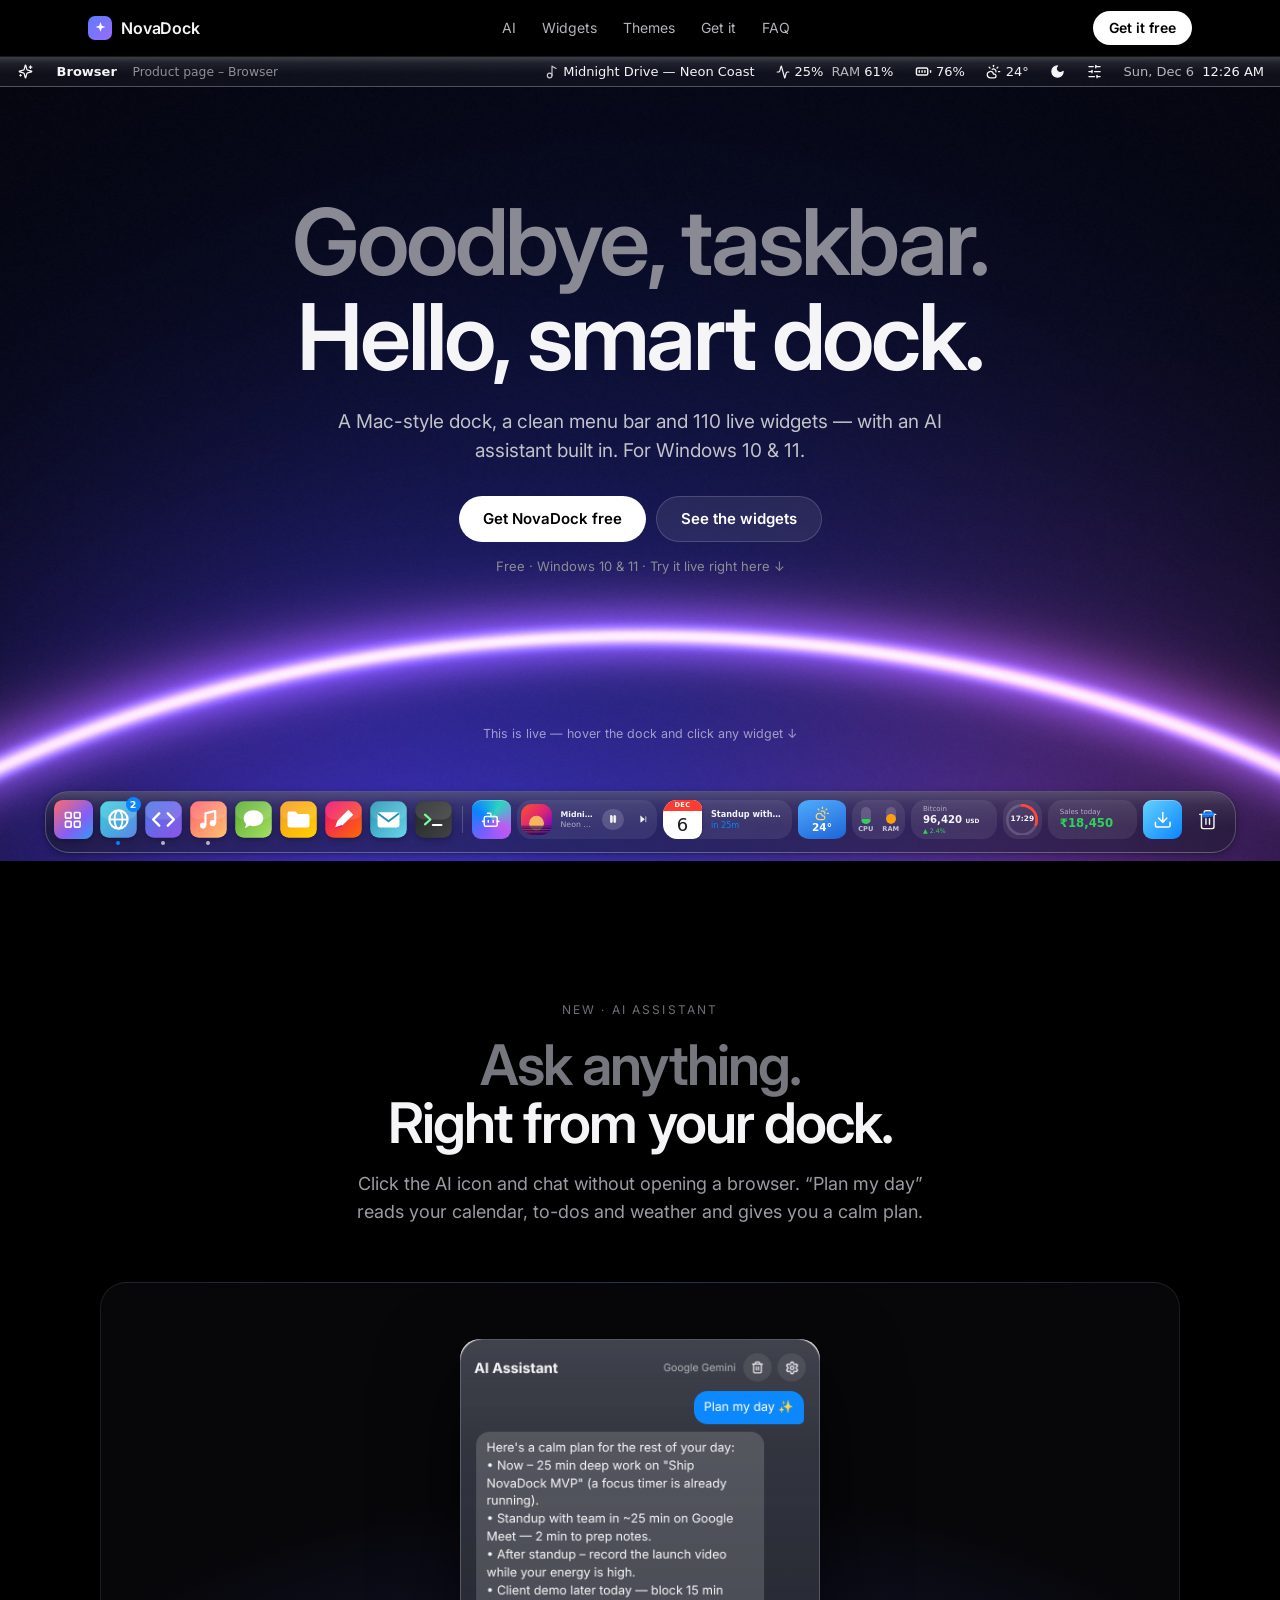
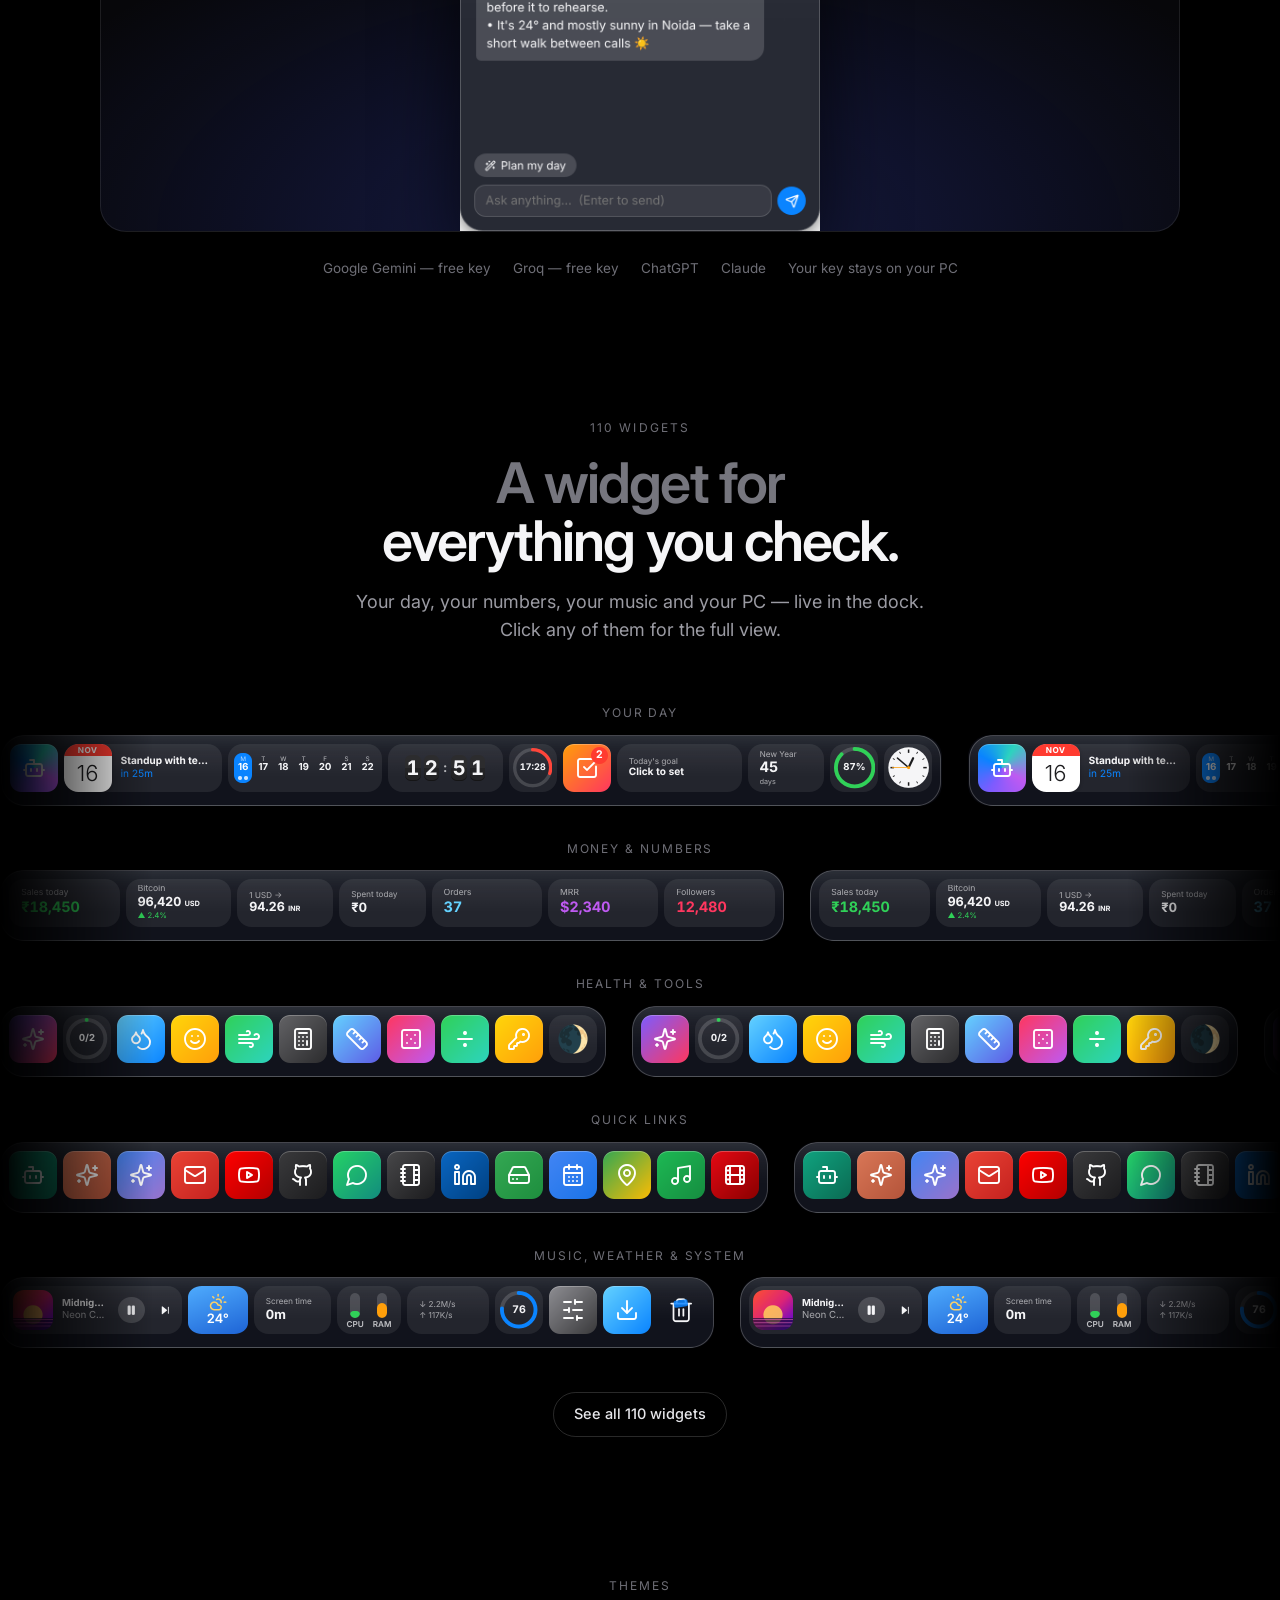
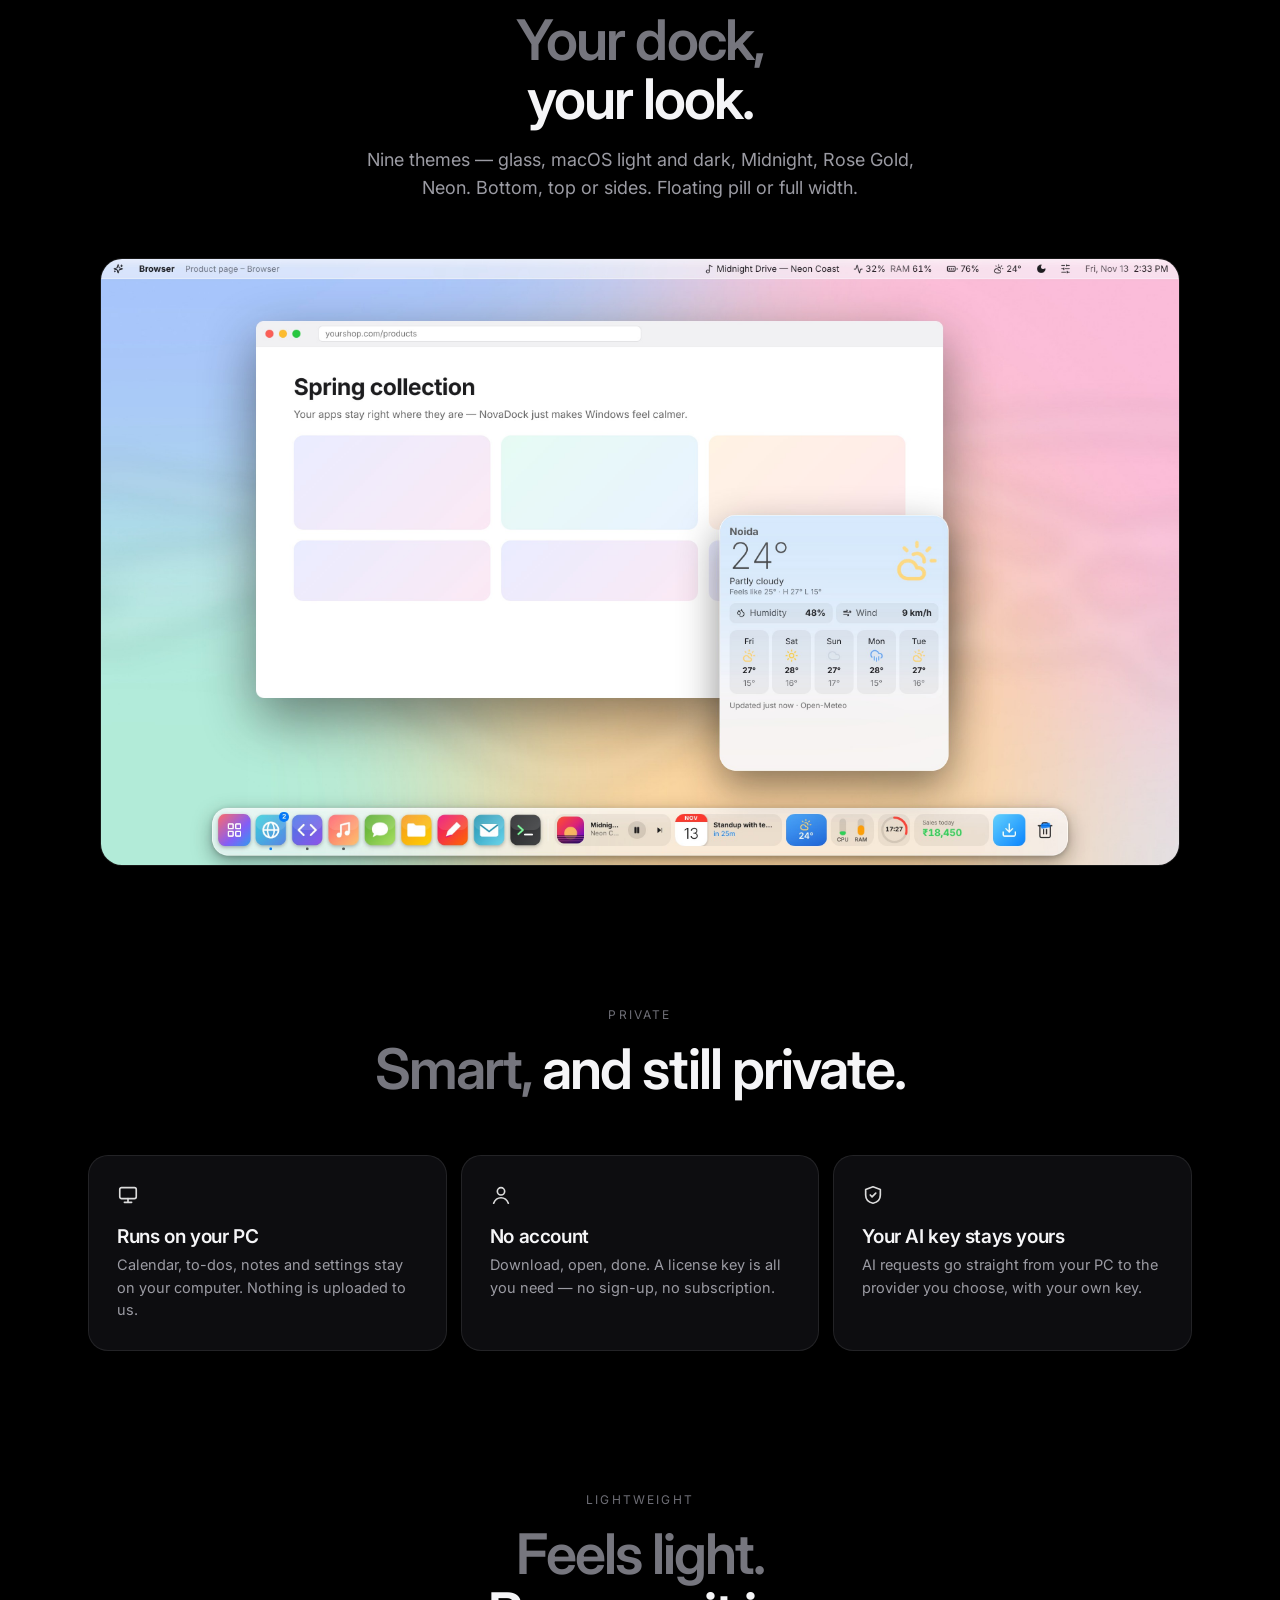
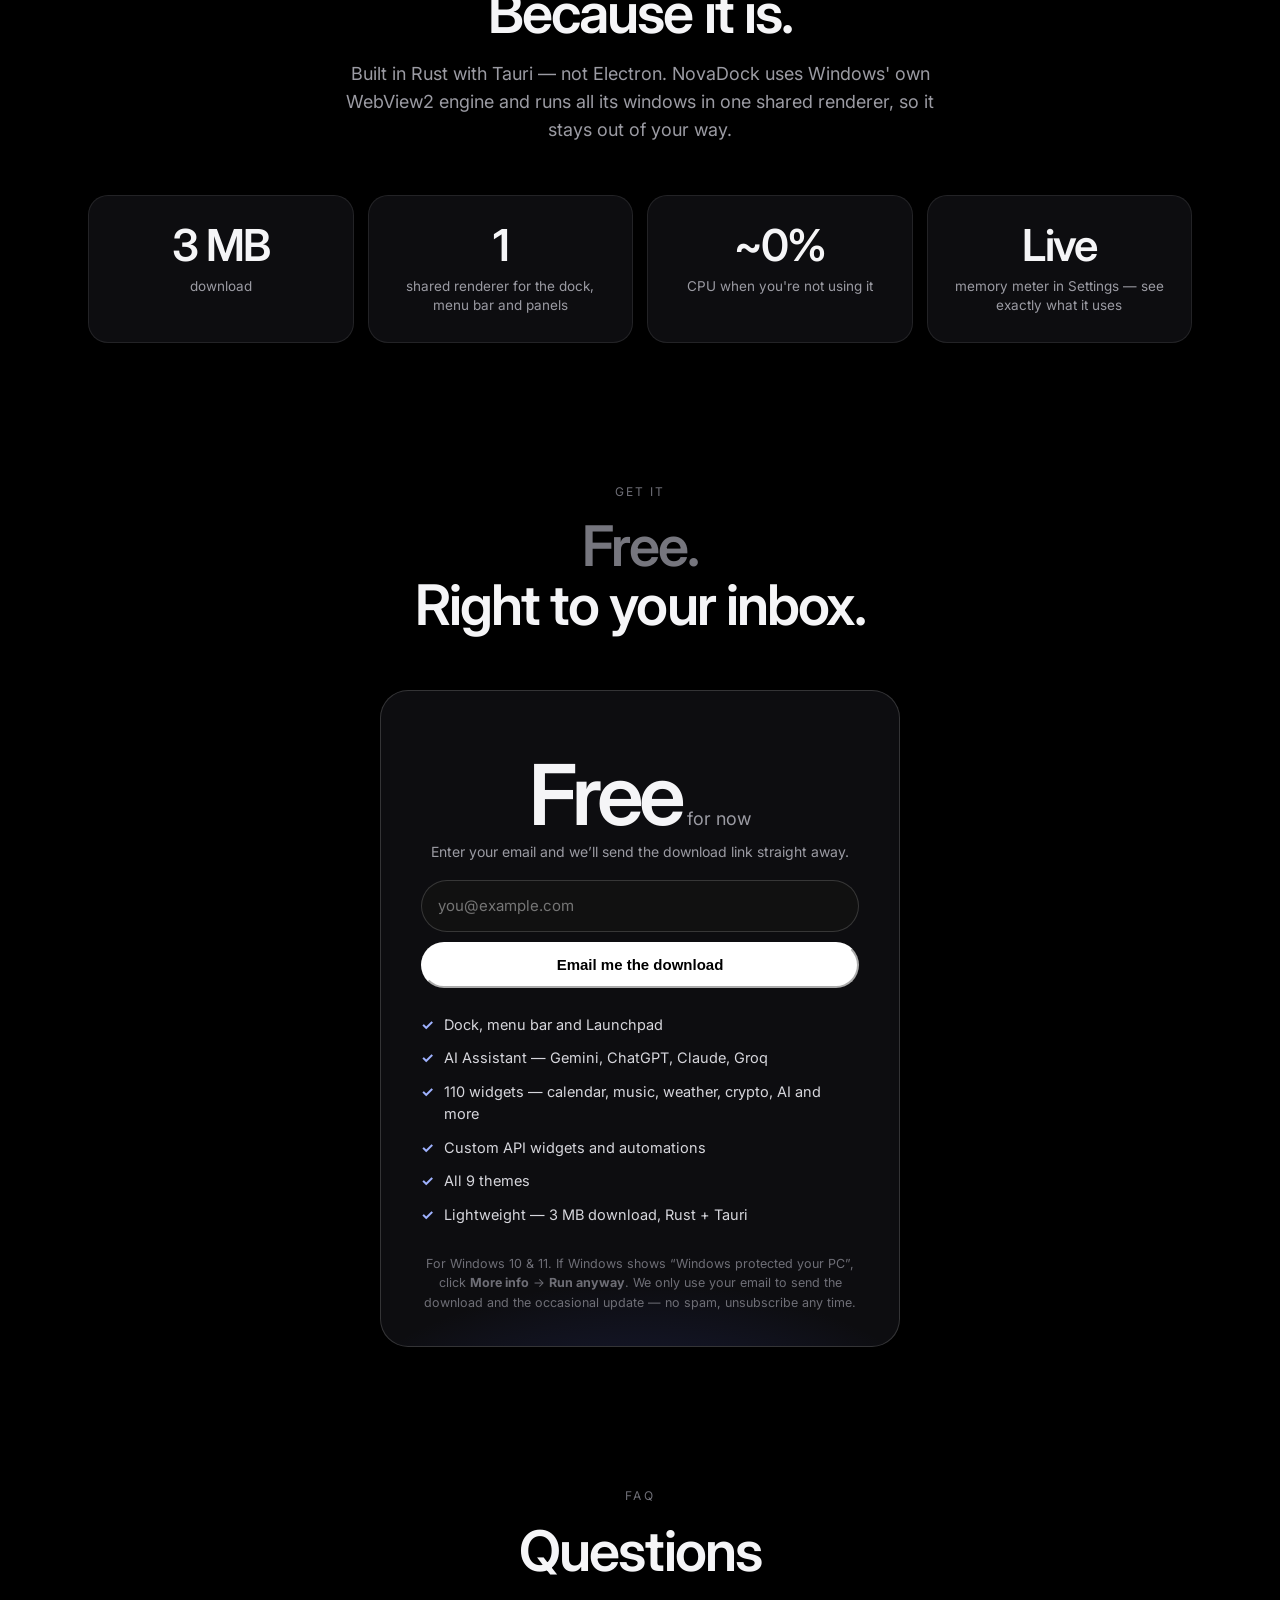
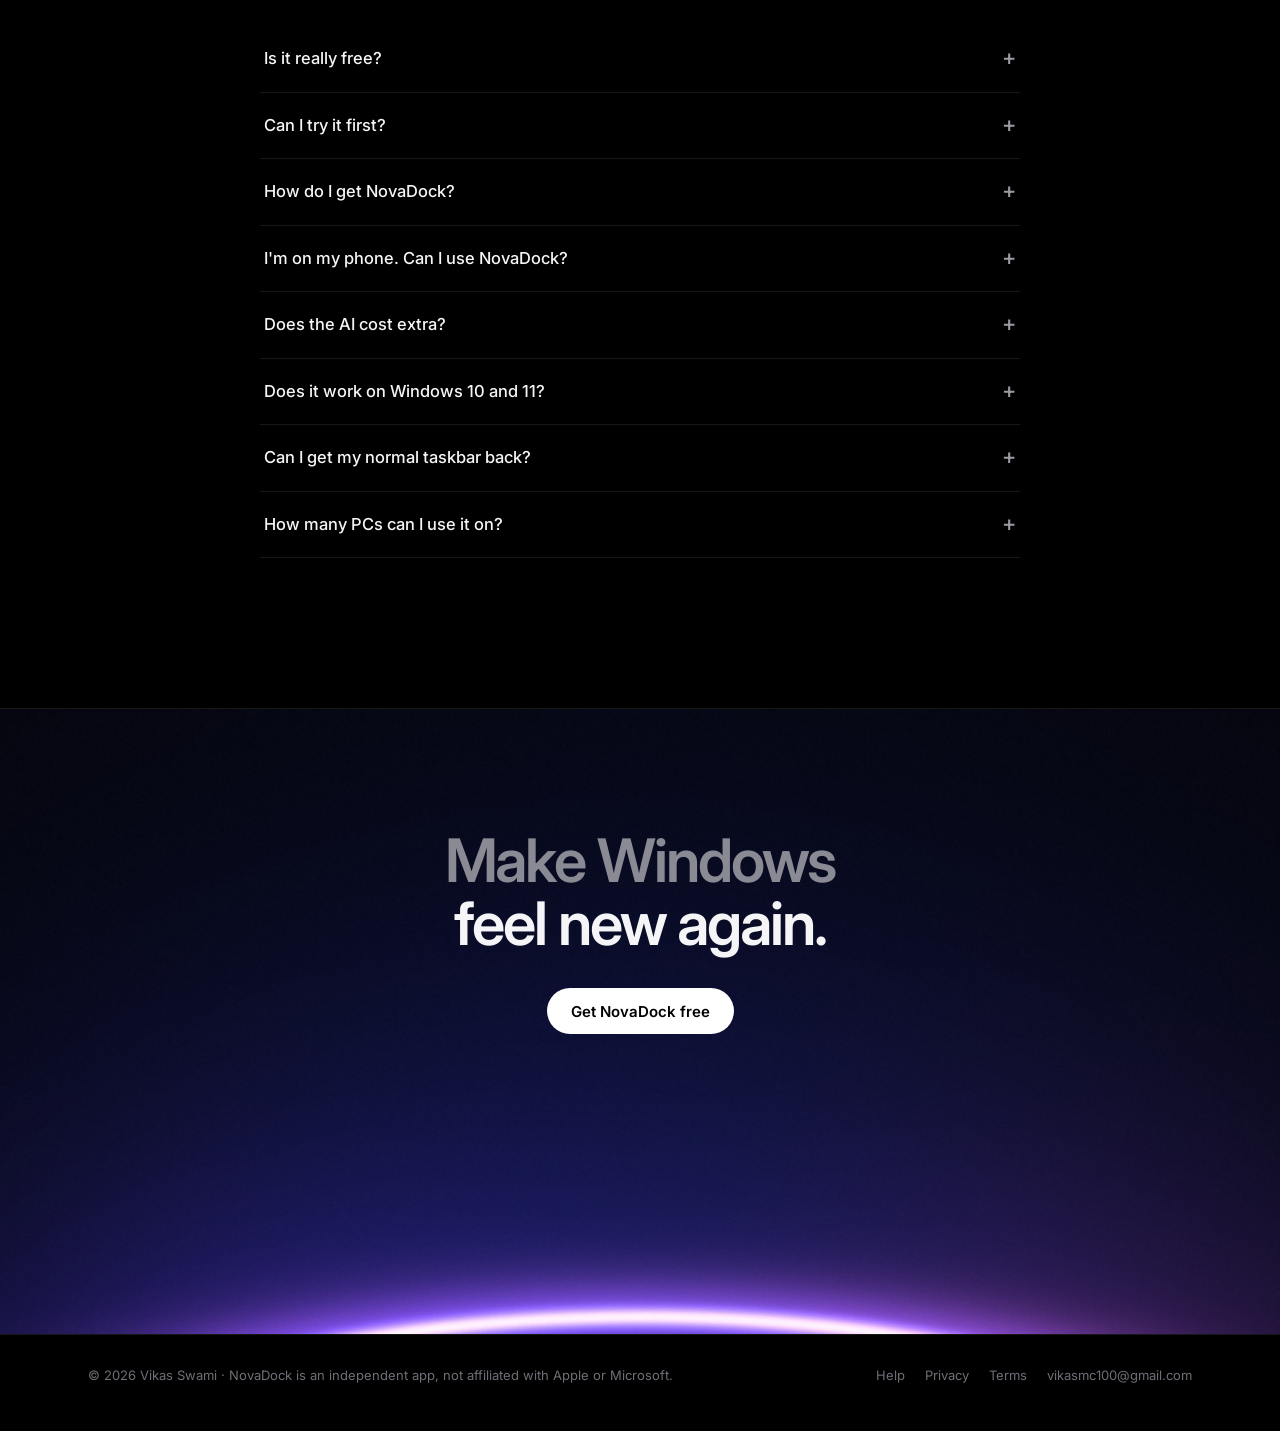
==== commit 472ed338: "Free: FAQ" ====
--- a/index.html
+++ b/index.html
@@ -313,7 +313,7 @@
     <h2 class="title">Questions</h2>
     <div class="faq">
       <details><summary>Is it really free?</summary><p>Yes — NovaDock is free right now, with every widget and theme. Tell us what you think from <b>Settings → Feedback</b> in the app.</p></details>
-      <details><summary>Can I try it before buying?</summary><p>Yes — the dock at the top of this page is the real NovaDock running live in your browser. Hover it and click any widget. And if it isn't right for you on your PC, you get a full refund within 14 days.</p></details>
+      <details><summary>Can I try it first?</summary><p>Yes — the dock at the top of this page is the real NovaDock running live in your browser. Hover it and click any widget.</p></details>
       <details><summary>How do I get NovaDock?</summary><p>Enter your email in <a href="#get" style="text-decoration:underline">Get it</a> and open the link we send you, then run the installer (a few seconds, no admin rights needed). If Windows shows “Windows protected your PC”, click <b>More info</b> → <b>Run anyway</b>; it appears for new apps from small developers.</p></details>
       <details><summary>I'm on my phone. Can I use NovaDock?</summary><p>NovaDock is for Windows 10 and 11 PCs. Tap <b>Send to my PC</b> to share the link to yourself, then open it on your computer.</p></details>
       <details><summary>Does the AI cost extra?</summary><p>NovaDock connects to the AI you choose with your own API key. Google Gemini and Groq give free keys that are enough for everyday use; ChatGPT and Claude keys are billed by those companies. Your chats are never stored on our servers.</p></details>
@@ -334,7 +334,7 @@
 <footer>
   <div class="wrap">
     <div>© 2026 Vikas Swami · NovaDock is an independent app, not affiliated with Apple or Microsoft.</div>
-    <div class="fl"><a href="#faq">Help</a><a href="privacy.html">Privacy</a><a href="terms.html">Terms</a><a href="refunds.html">Refunds</a><a href="mailto:vikasmc100@gmail.com">vikasmc100@gmail.com</a></div>
+    <div class="fl"><a href="#faq">Help</a><a href="privacy.html">Privacy</a><a href="terms.html">Terms</a><a href="mailto:vikasmc100@gmail.com">vikasmc100@gmail.com</a></div>
   </div>
 </footer>
 
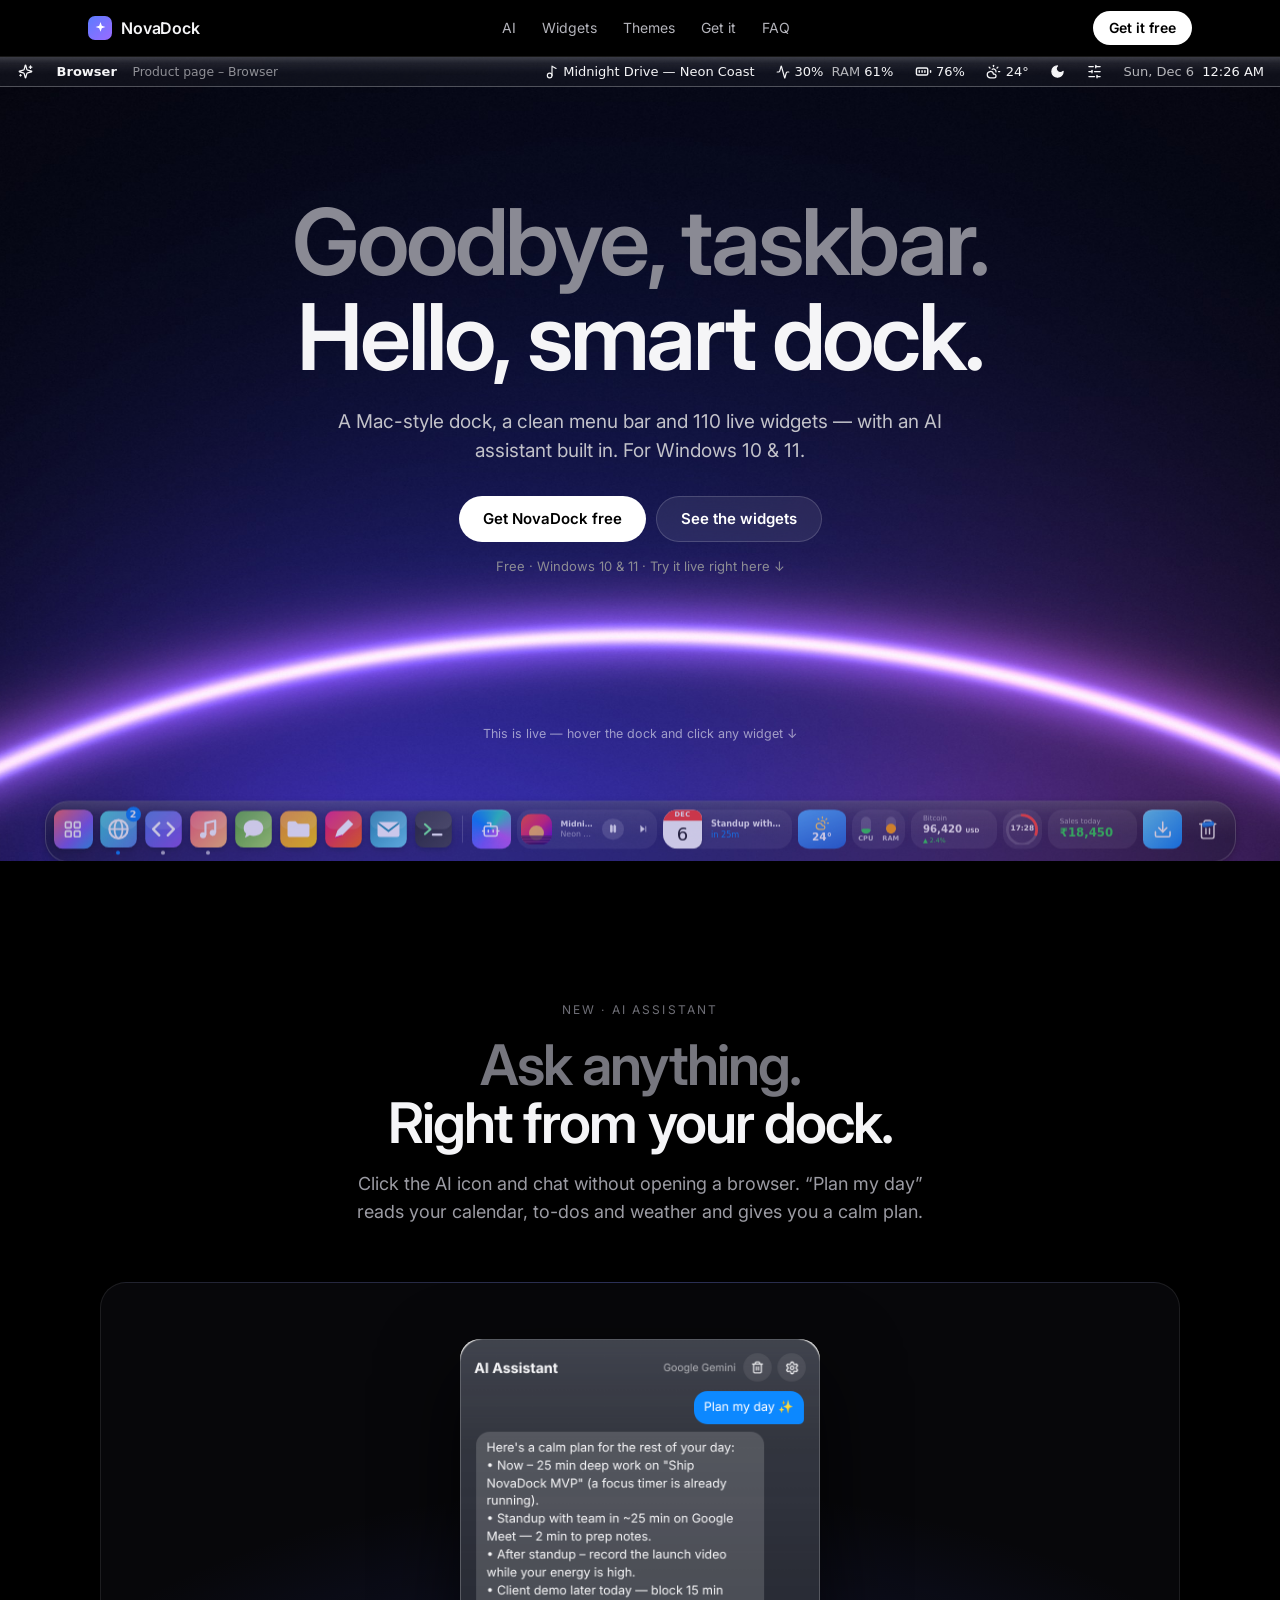
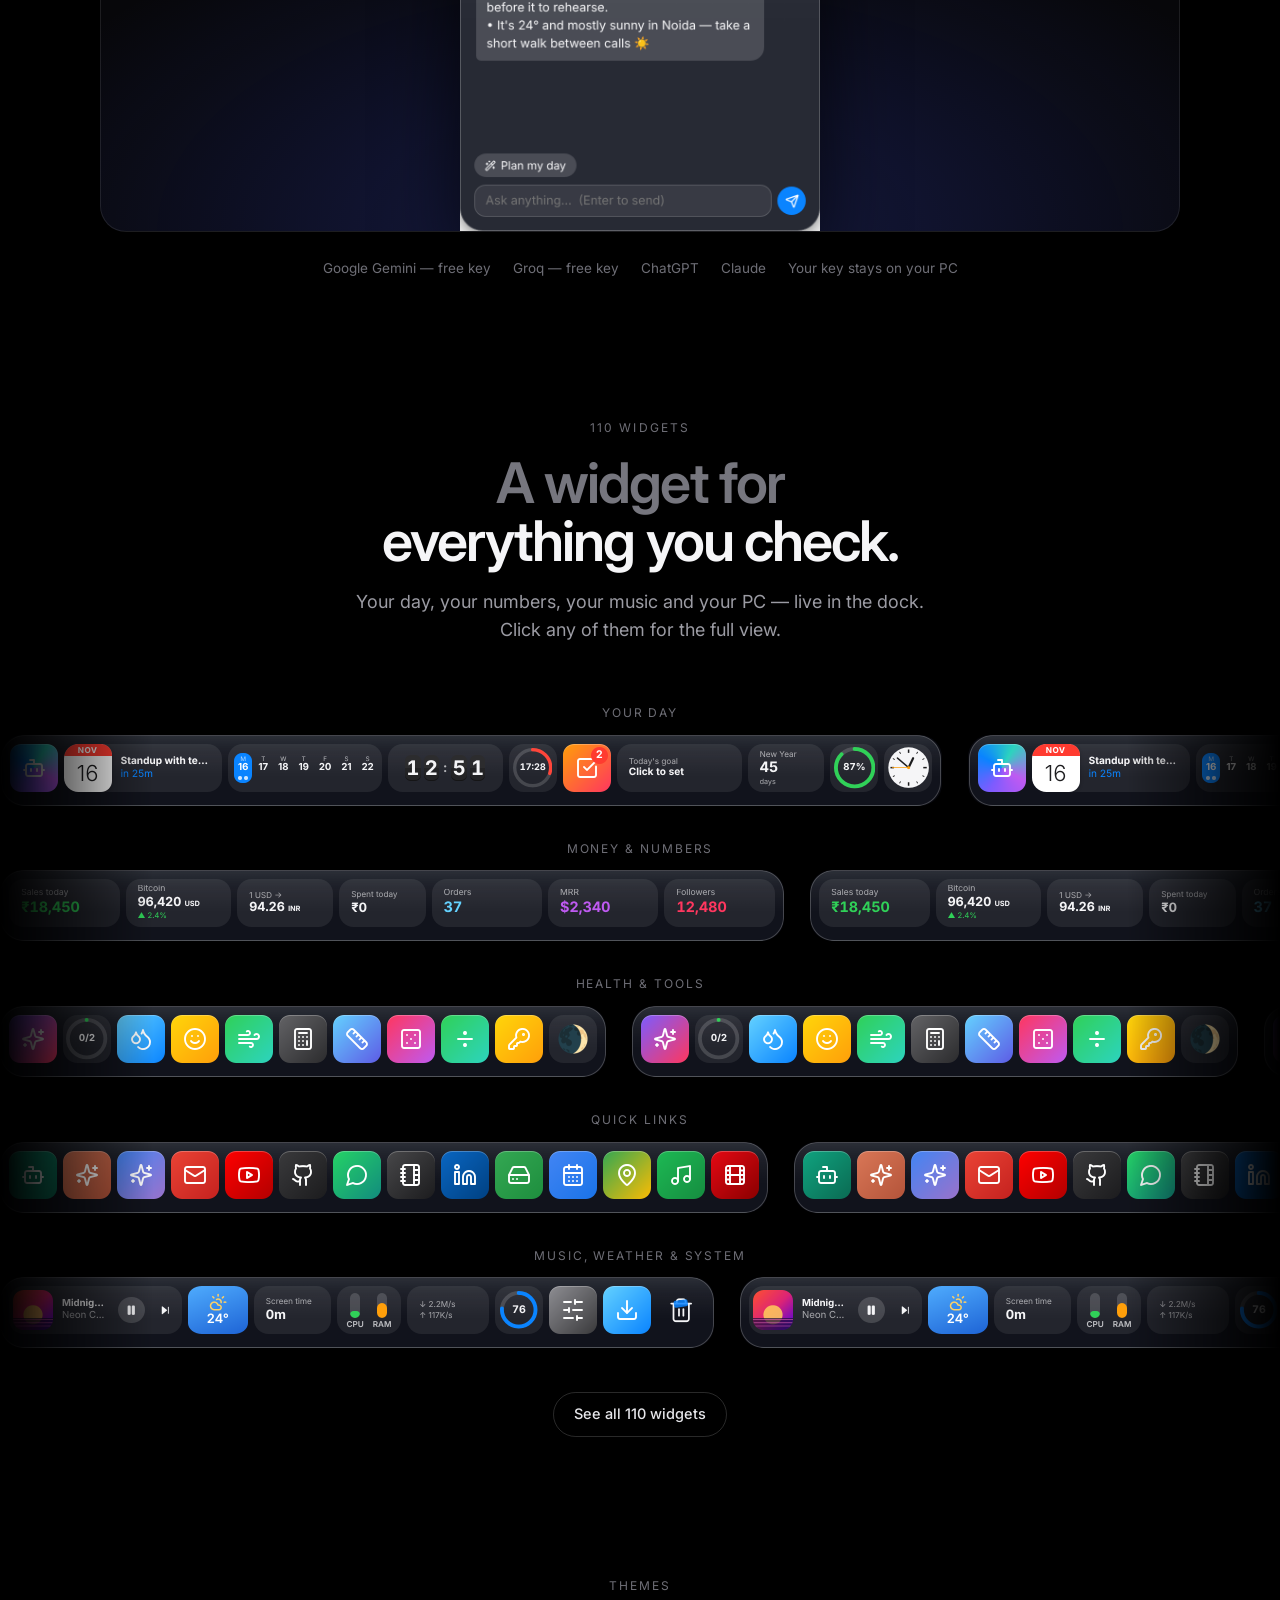
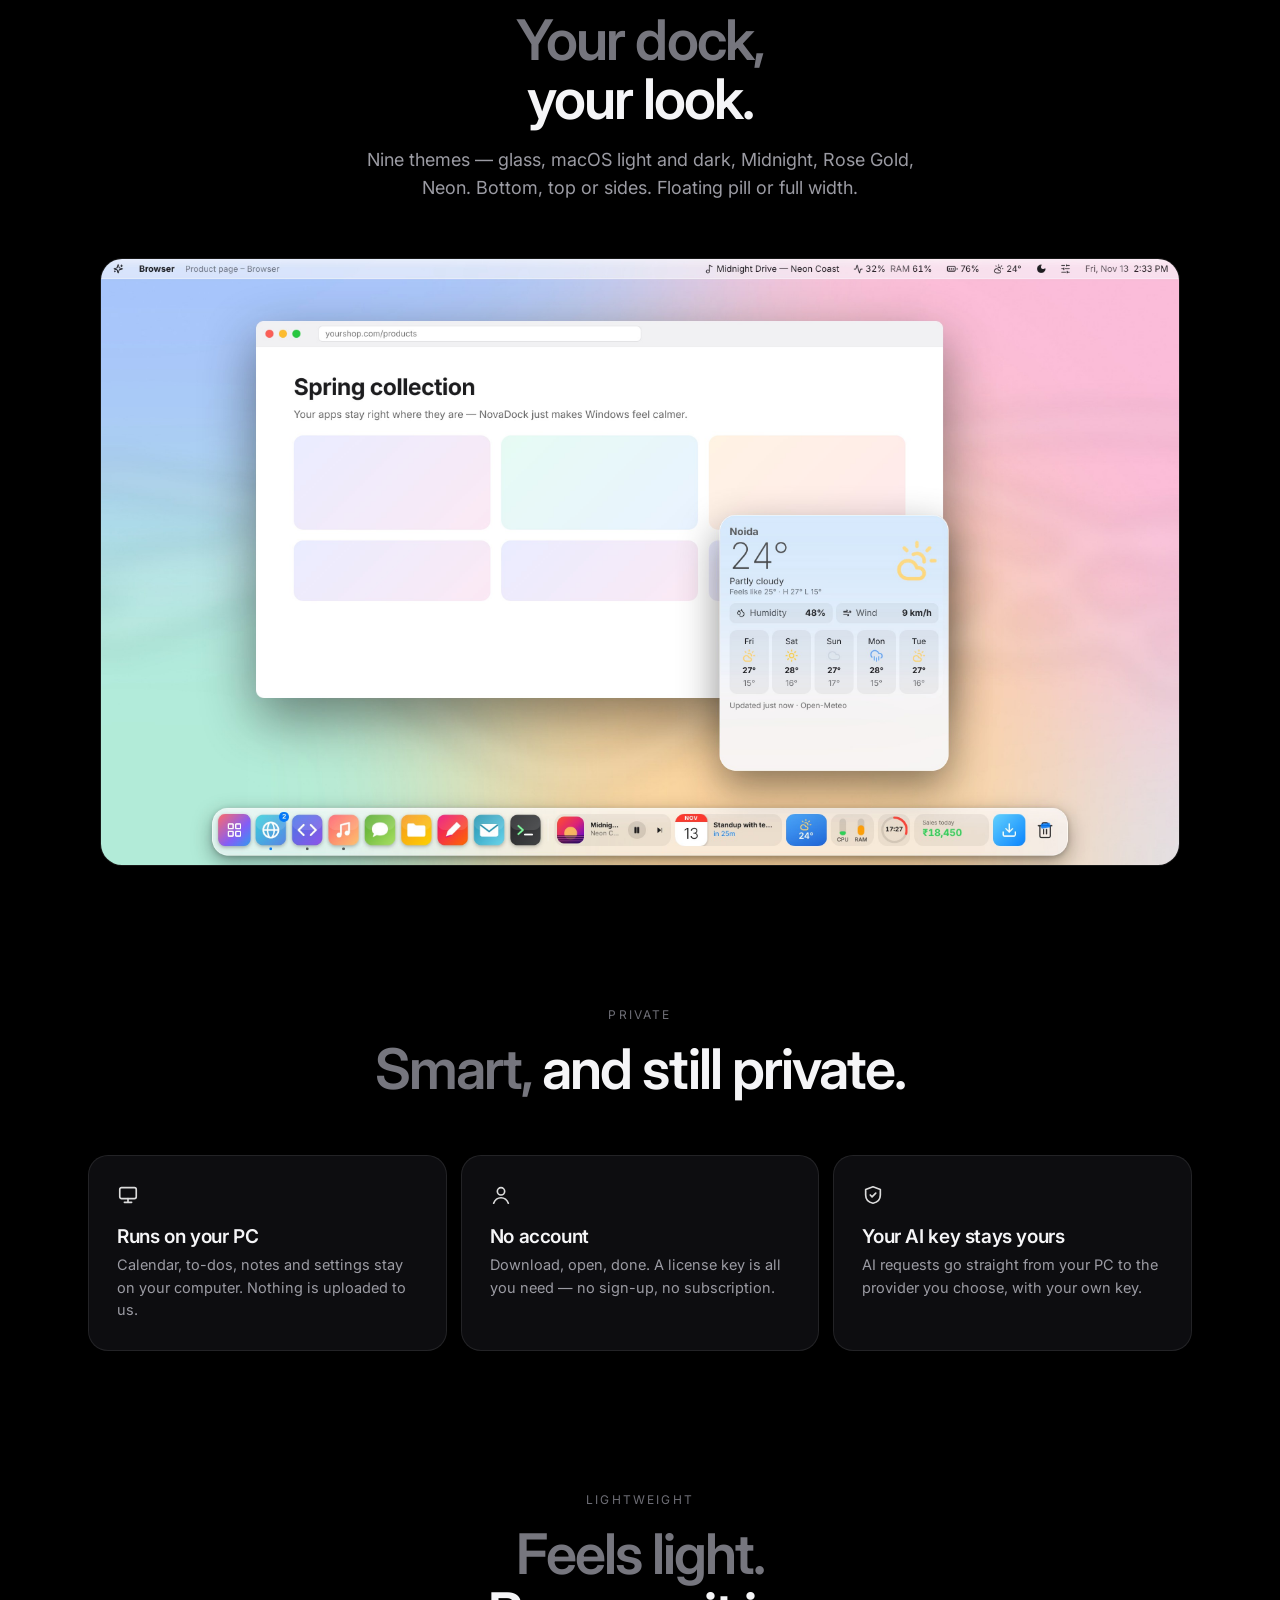
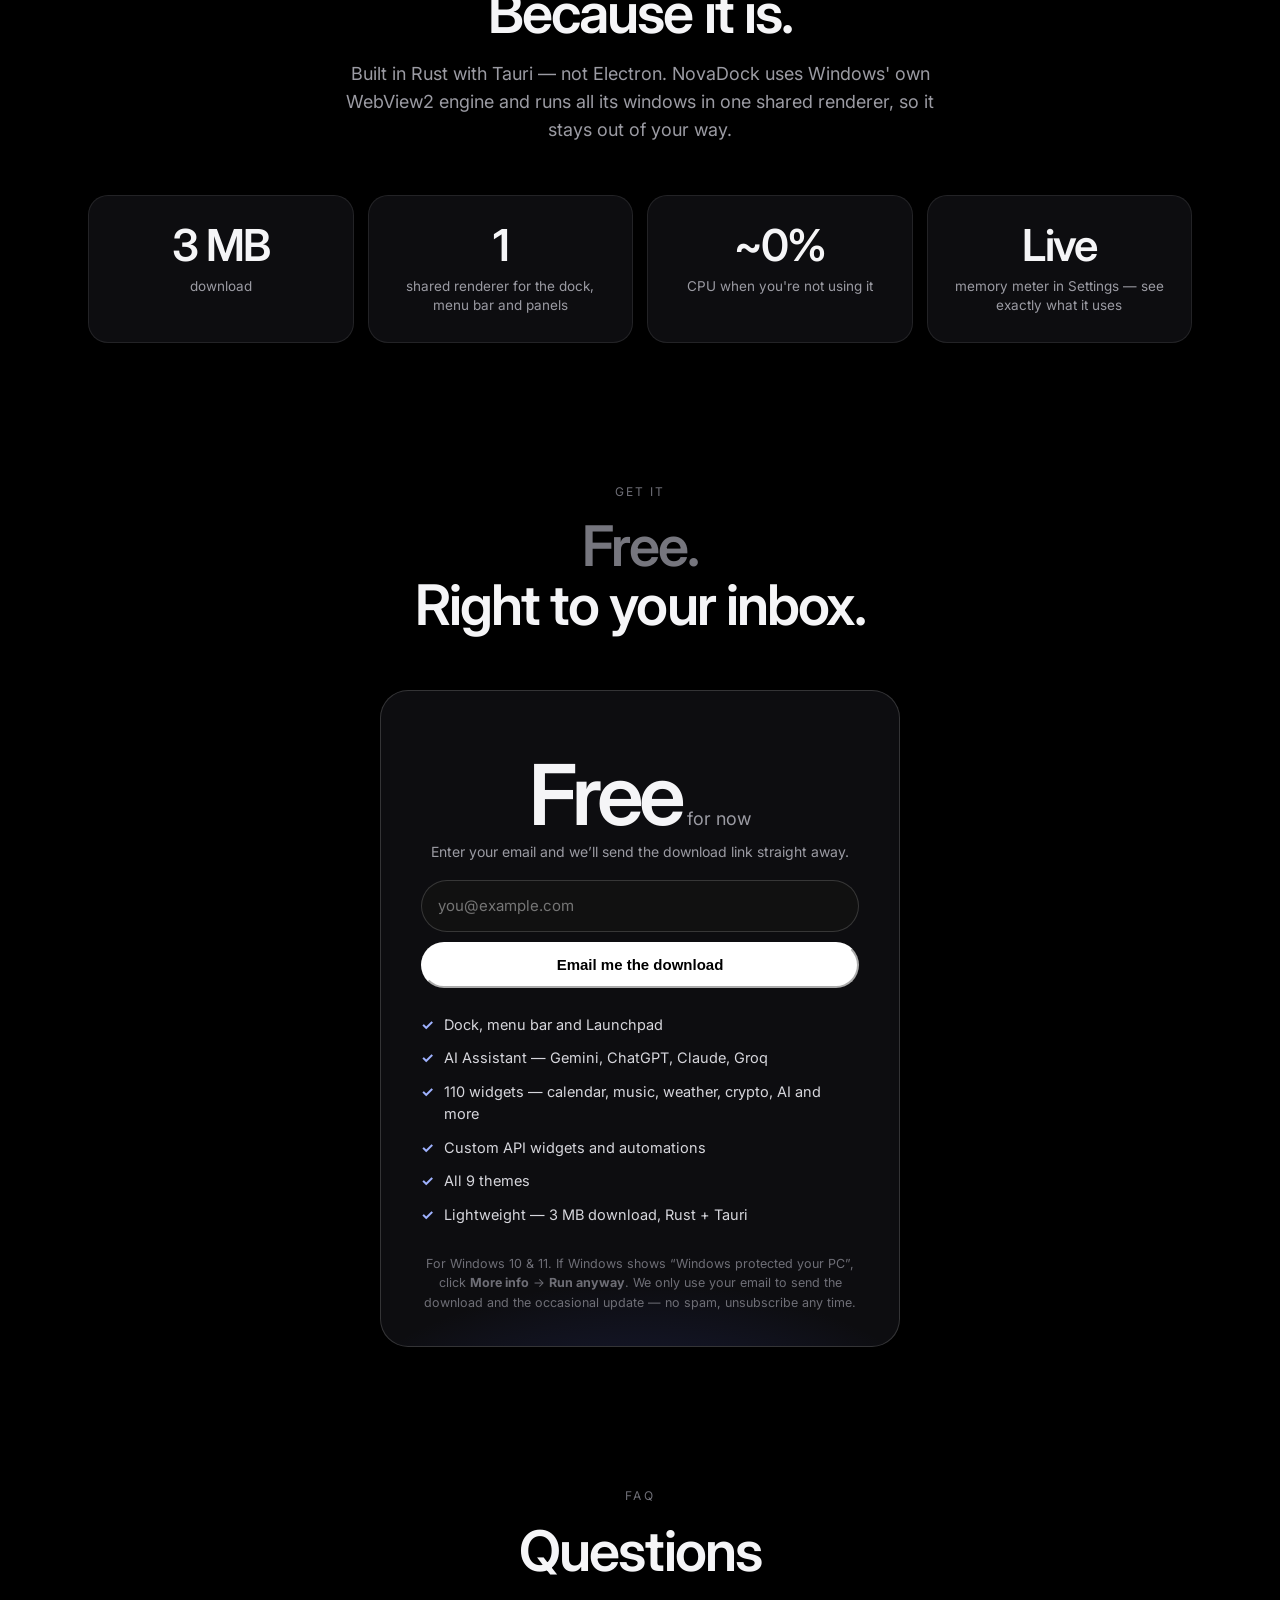
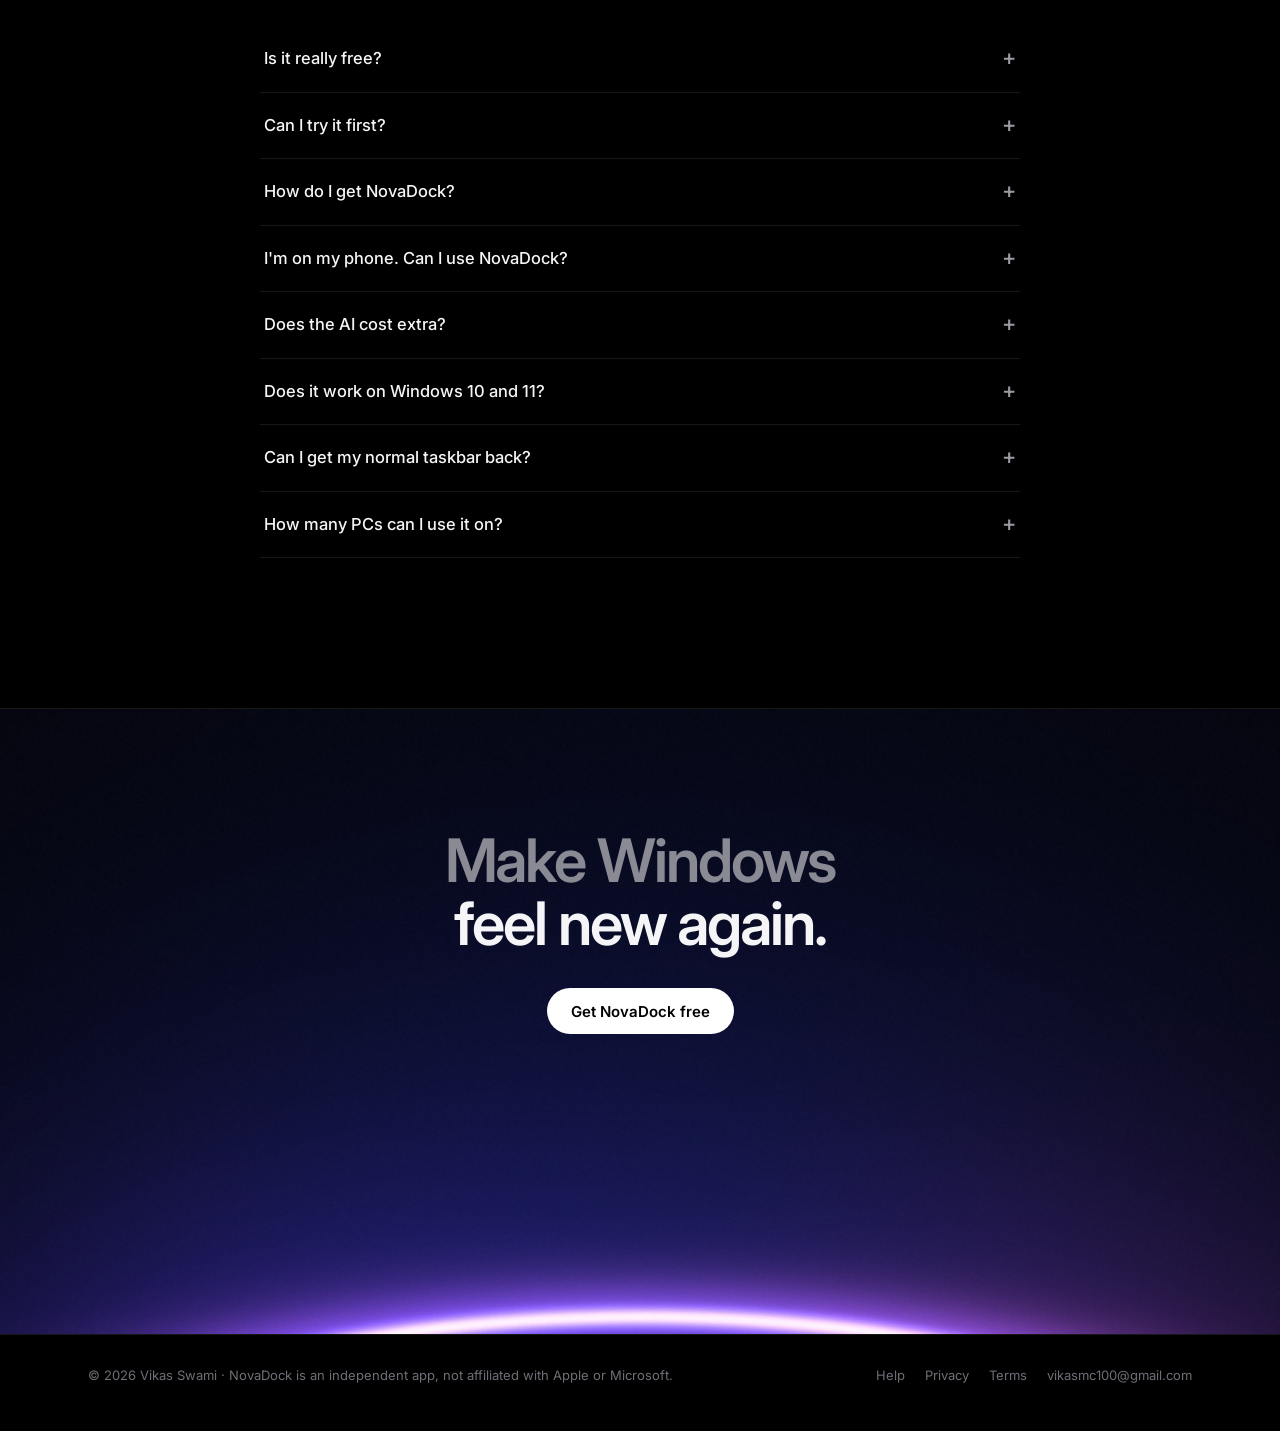
==== commit e530feb9: "Thank-you banner after a Support NovaDock payment" ====
--- a/index.html
+++ b/index.html
@@ -403,6 +403,17 @@
     if (cfg.checkoutUrl) { card.href = cfg.checkoutUrl; card.target = '_blank'; card.rel = 'noopener'; }
     else card.addEventListener('click', function (e) { e.preventDefault(); if (note) note.style.display = 'block'; });
   });
+  if (/[?&]supported=1/.test(location.search)) {
+    var sq = new URLSearchParams(location.search);
+    var ok = (sq.get('status') || 'succeeded').toLowerCase() === 'succeeded';
+    var sb = document.createElement('div');
+    sb.setAttribute('role', 'status');
+    sb.style.cssText = 'position:fixed;left:50%;top:16px;transform:translateX(-50%);z-index:9999;max-width:520px;width:calc(100% - 32px);padding:16px 44px 16px 18px;border-radius:14px;background:' + (ok ? '#0f2a1a' : '#2a0f12') + ';border:1px solid ' + (ok ? '#2fbf63' : '#e5484d') + ';color:#fff;font:15px/1.5 system-ui,-apple-system,Segoe UI,sans-serif';
+    sb.innerHTML = (ok ? '<strong>Thank you for supporting NovaDock! ♥</strong><br>It really helps keep the updates coming.' : '<strong>The payment didn’t go through.</strong><br>You have not been charged.') + '<button aria-label="Close" style="position:absolute;right:10px;top:8px;background:none;border:0;color:inherit;font-size:22px;cursor:pointer">&times;</button>';
+    sb.querySelector('button').onclick = function () { sb.remove(); };
+    document.body.appendChild(sb);
+    try { history.replaceState(null, '', location.pathname + location.hash); } catch (e) {}
+  }
   if (/[?&]purchased=1/.test(location.search)) {
     // Dodo adds ?status=... to the return URL. Only a "succeeded" payment gets the thank-you.
     var q = new URLSearchParams(location.search);
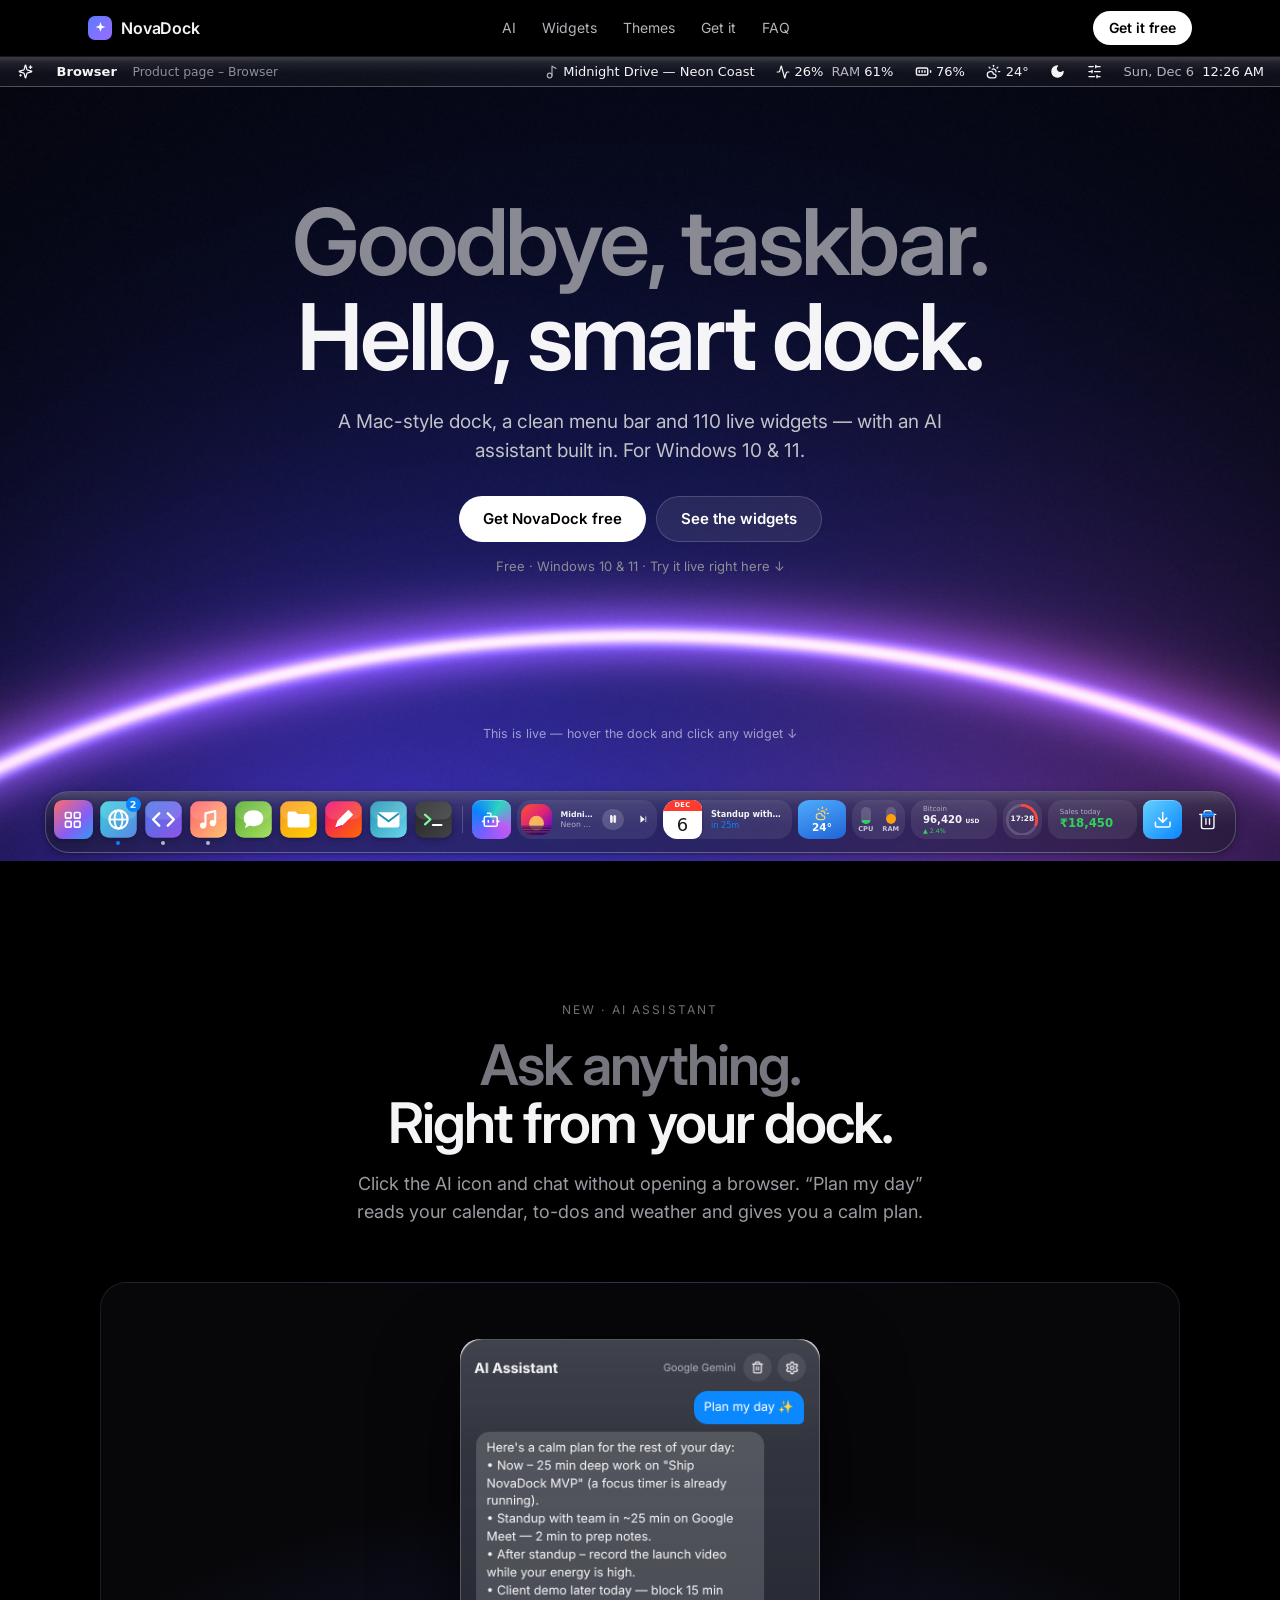
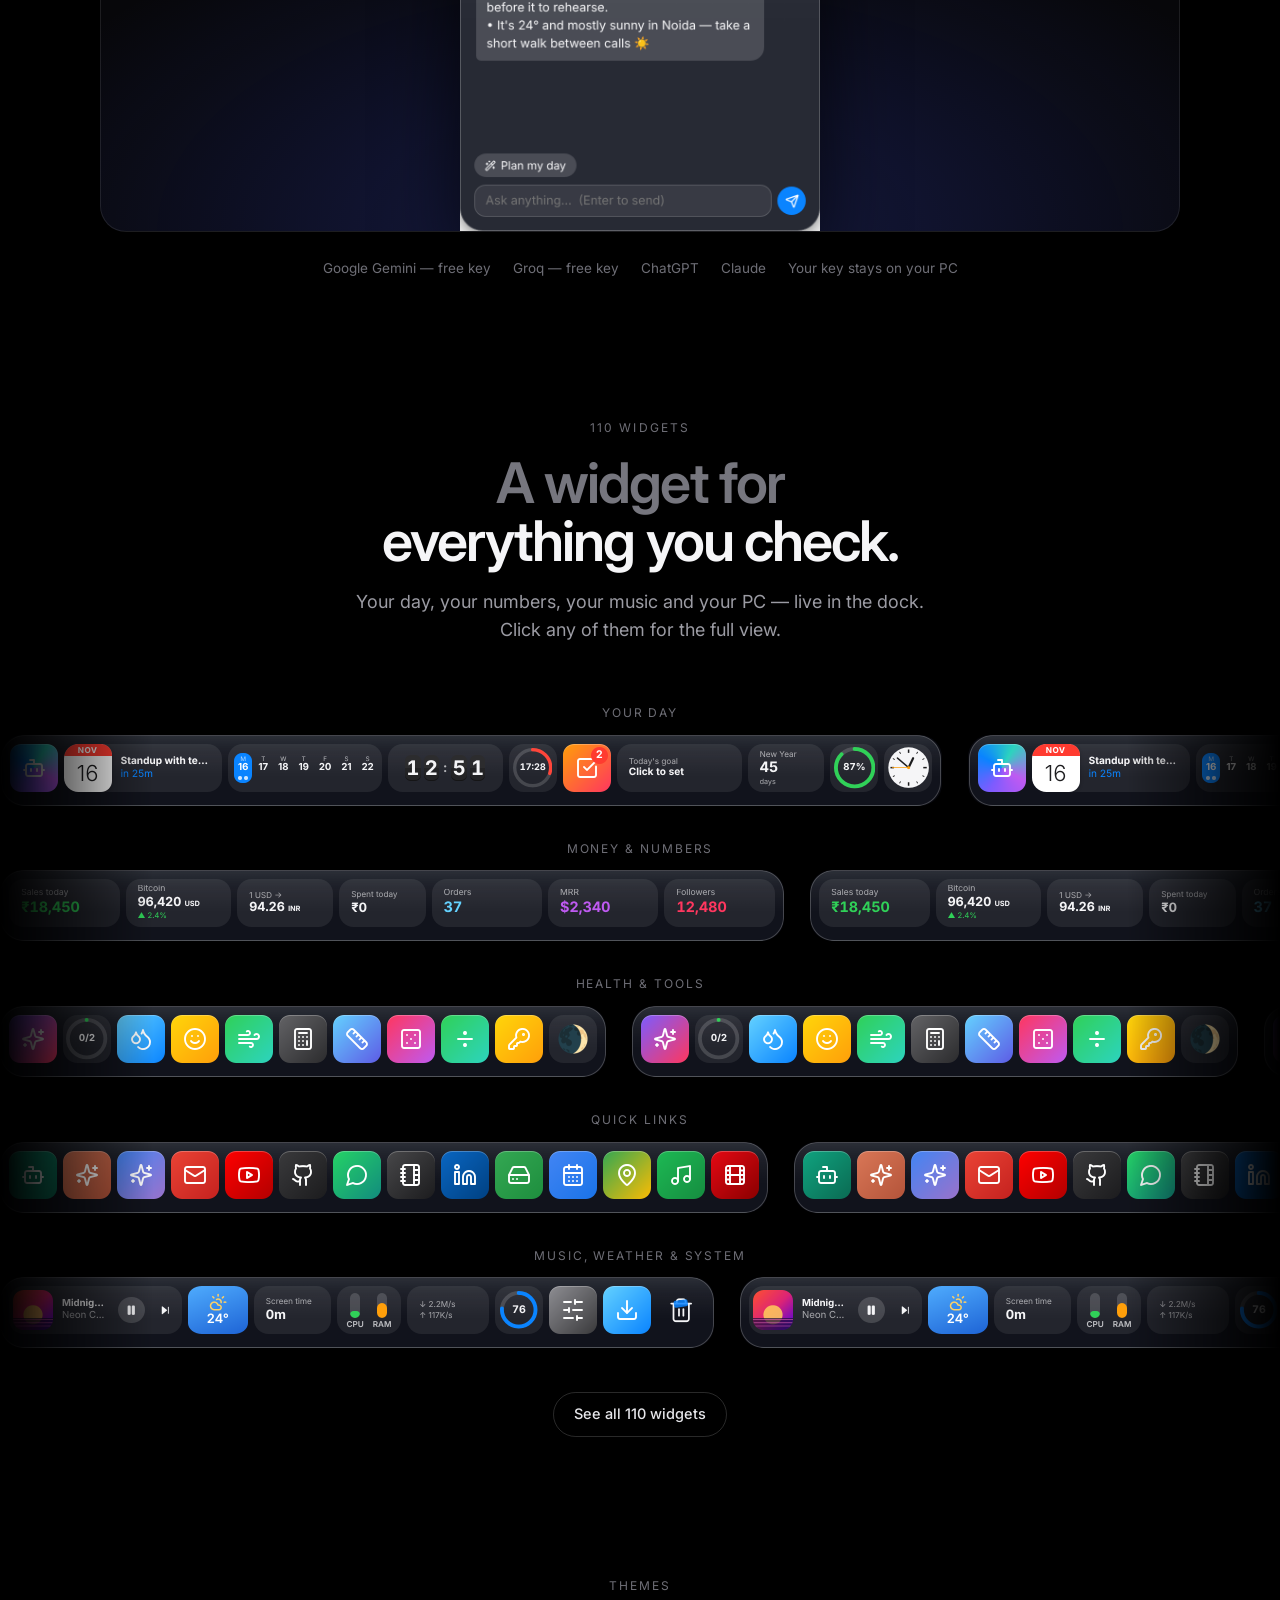
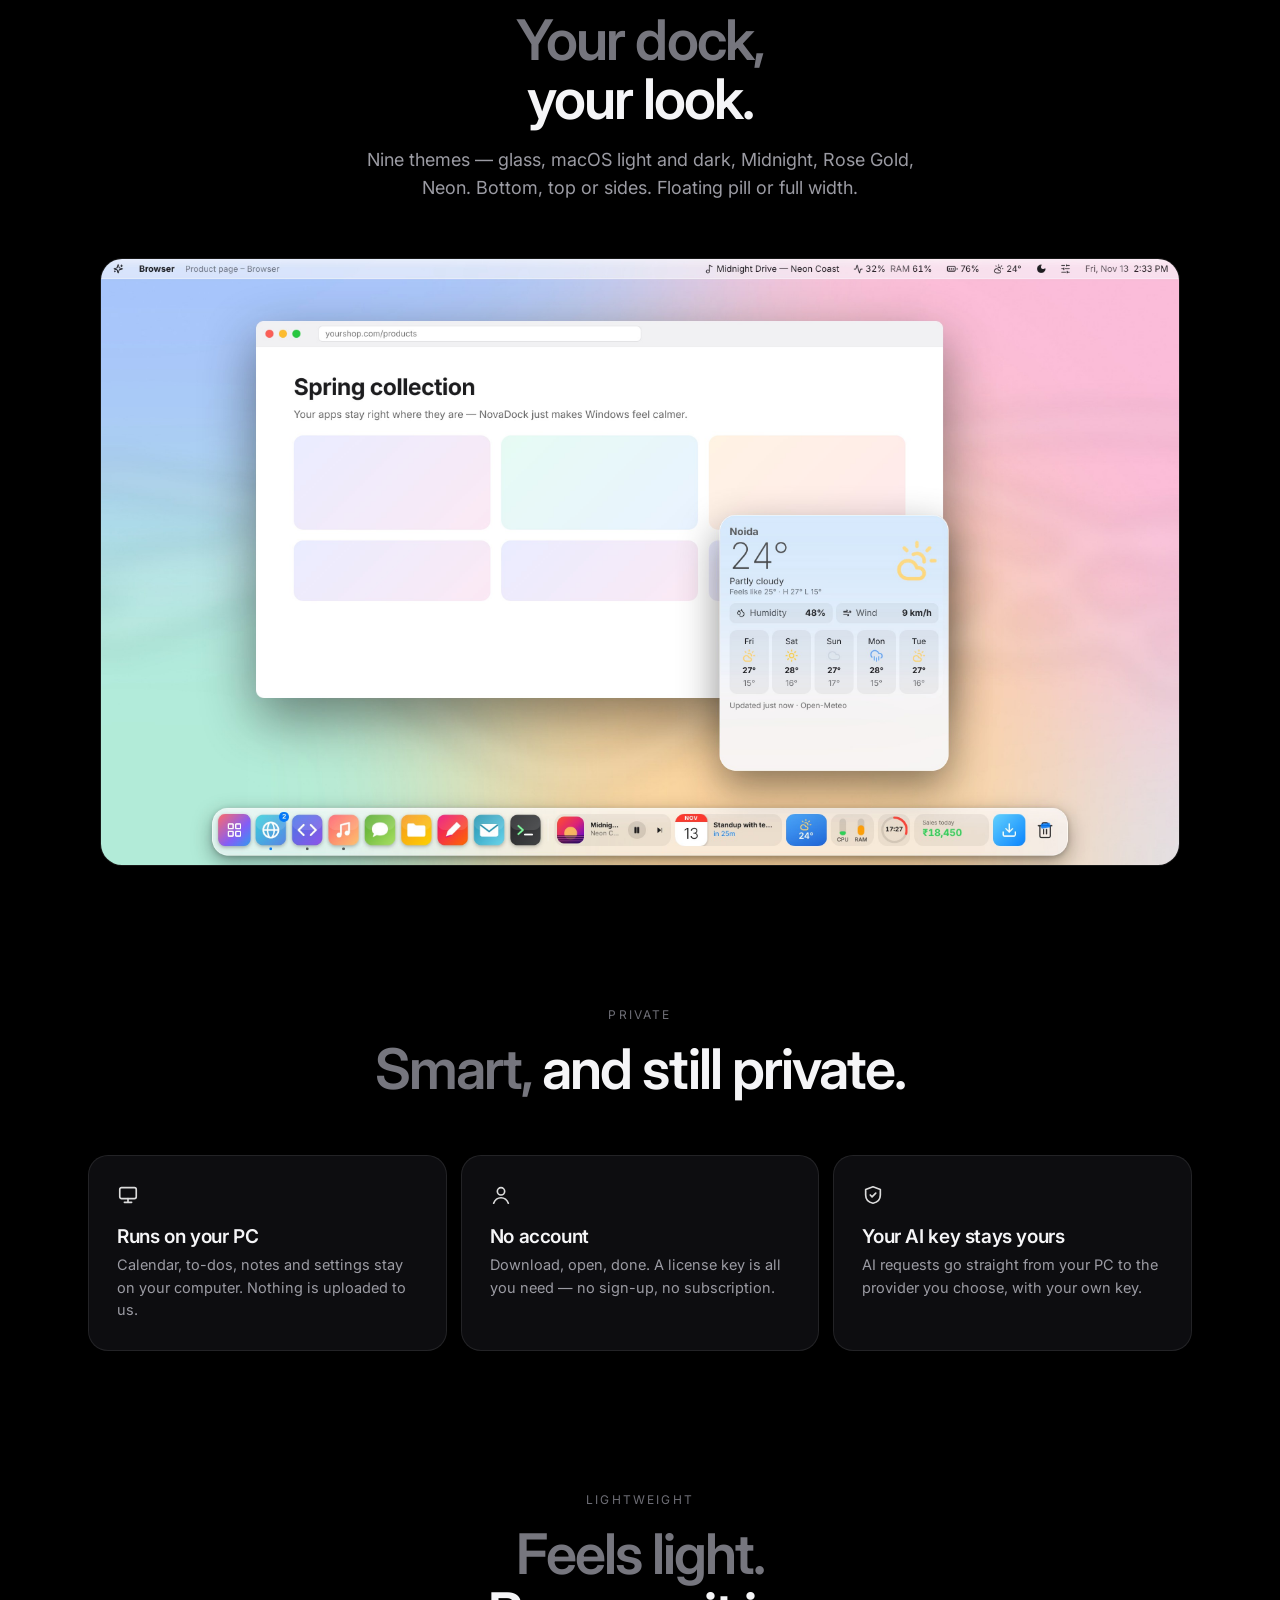
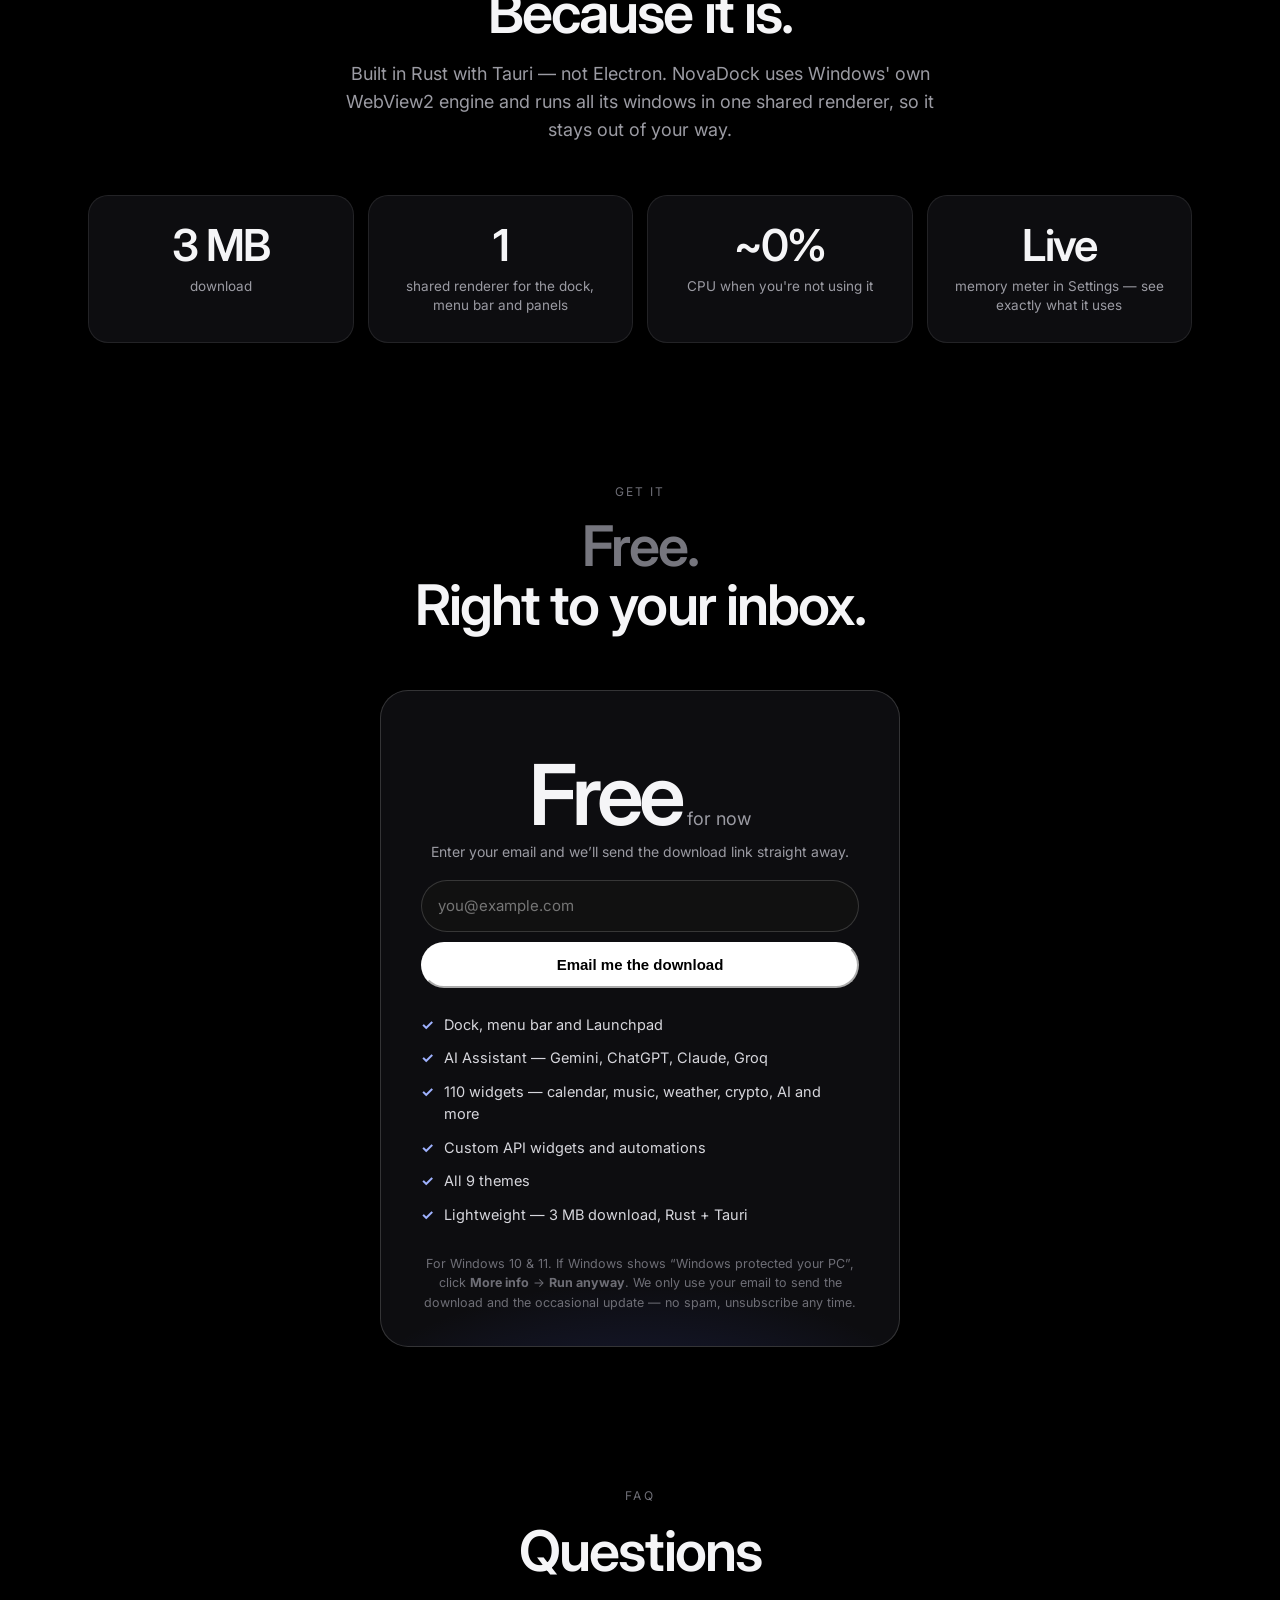
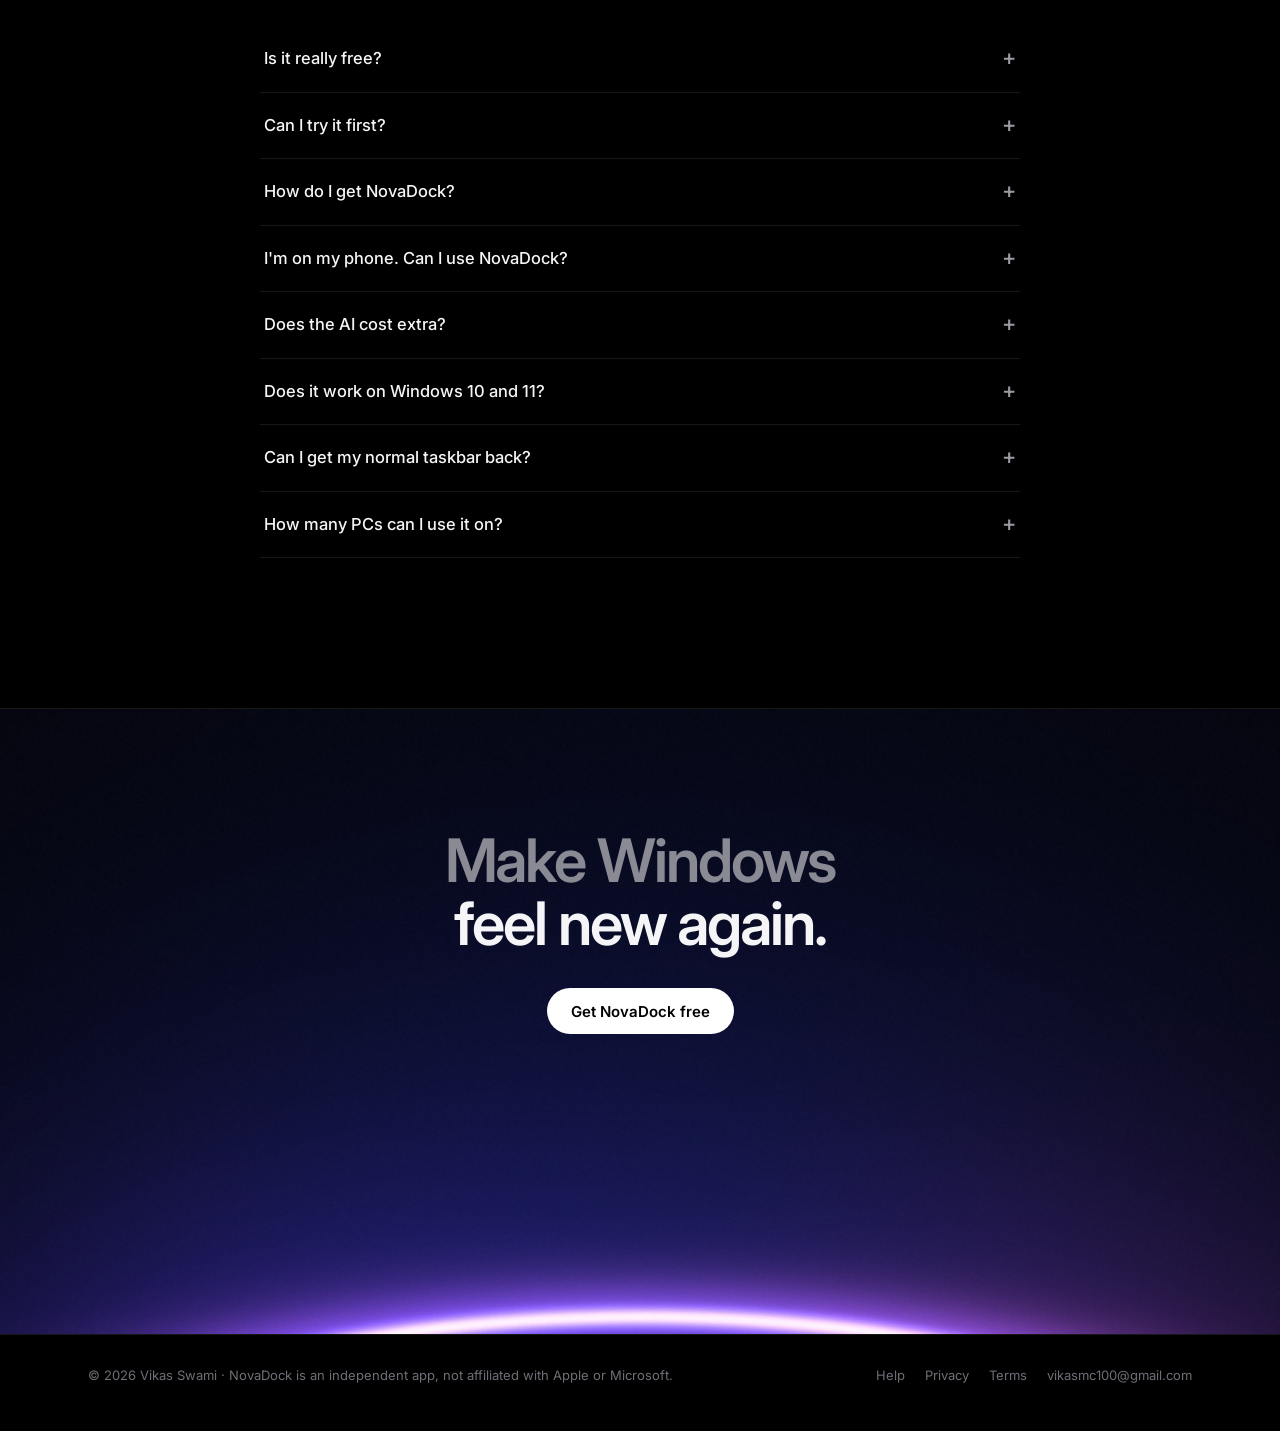
==== commit 23cd5b64: "Email form: friendly message until delivery is connected" ====
--- a/index.html
+++ b/index.html
@@ -387,6 +387,7 @@
       var email = (f.email.value || '').trim();
       msg.className = 'fine';
       if (!/^[^\s@]+@[^\s@]+\.[^\s@]{2,}$/.test(email)) { msg.className = 'fine err'; msg.textContent = 'Please enter a valid email address.'; return; }
+      if (!/^https:/.test(GET_URL || '')) { msg.className = 'fine err'; msg.textContent = 'Downloads open in a few minutes — we are finishing the setup. Please try again shortly.'; return; }
       var btn = f.querySelector('button'); btn.disabled = true; btn.textContent = 'Sending…';
       fetch(GET_URL, { method: 'POST', headers: { 'Content-Type': 'text/plain;charset=utf-8' }, body: JSON.stringify({ email: email, website: f.website.value, source: location.hash || 'website', lang: navigator.language }) })
         .then(function (r) { return r.json(); })
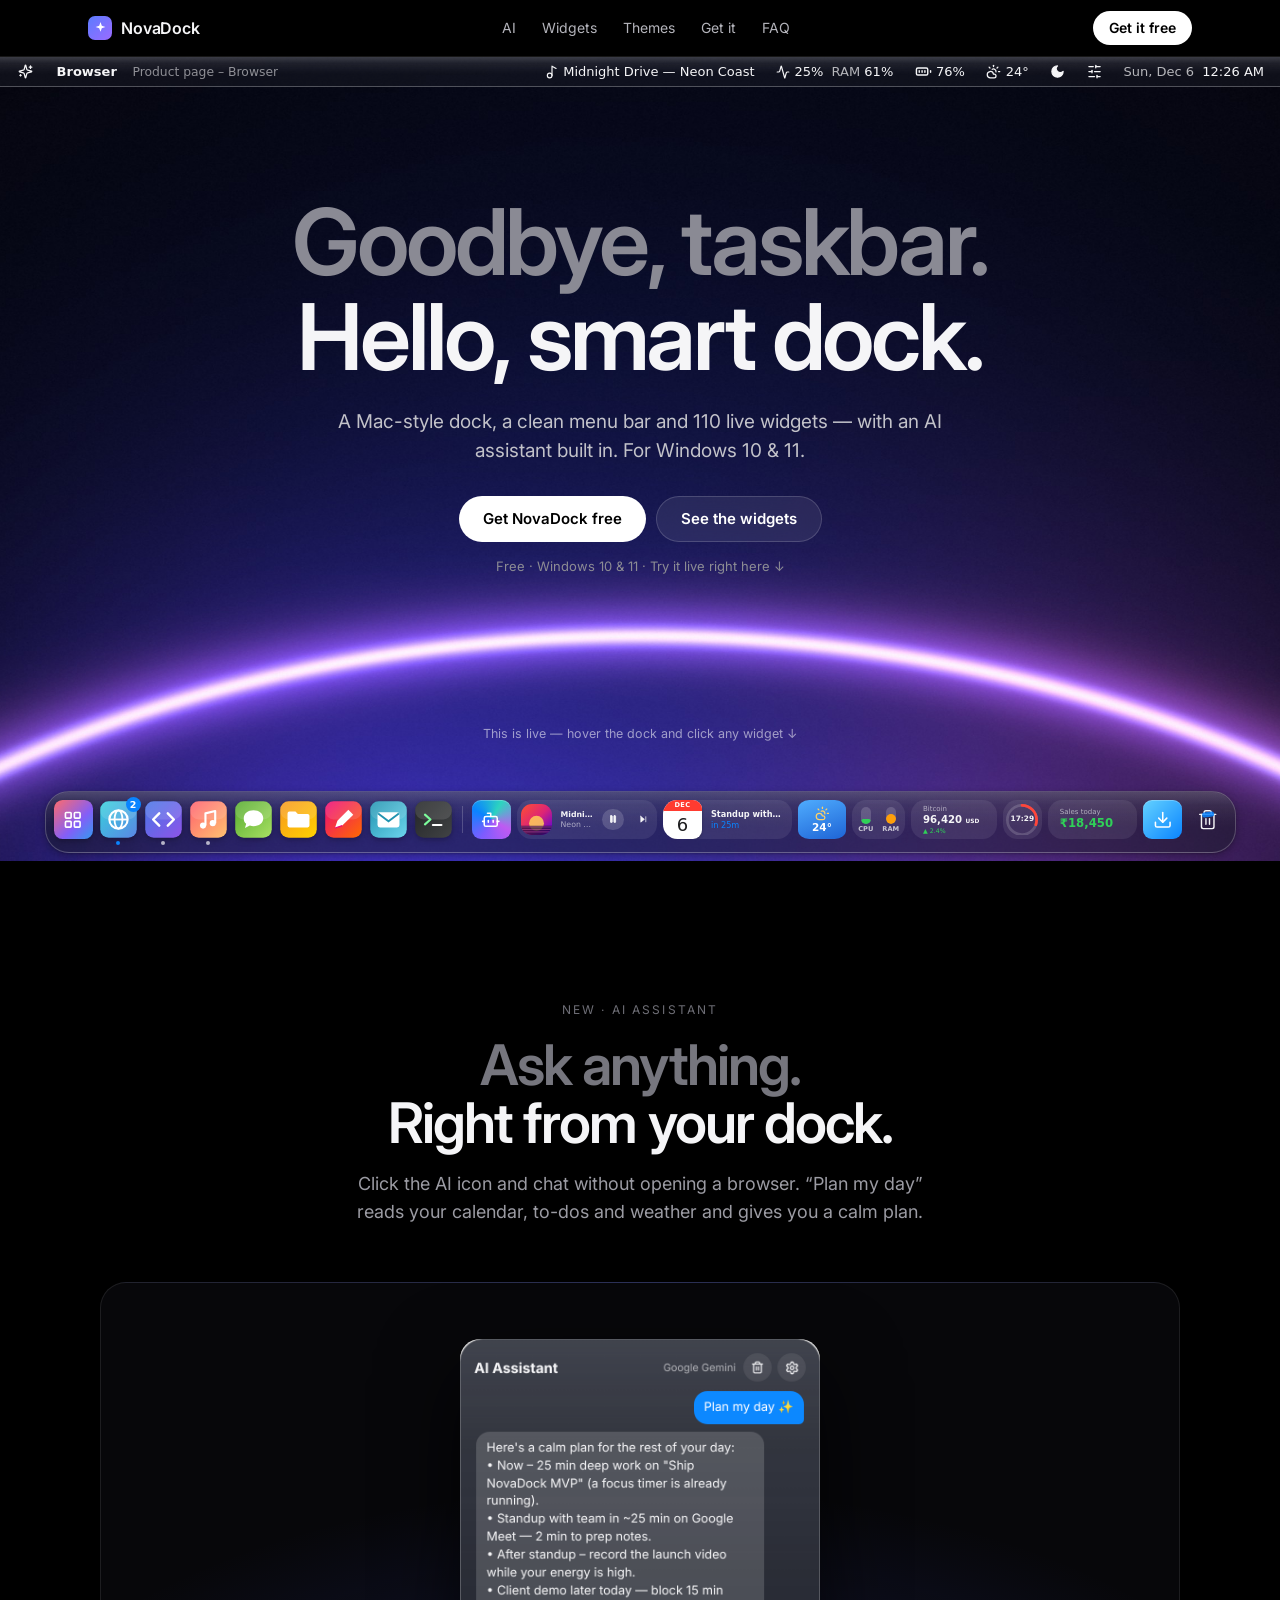
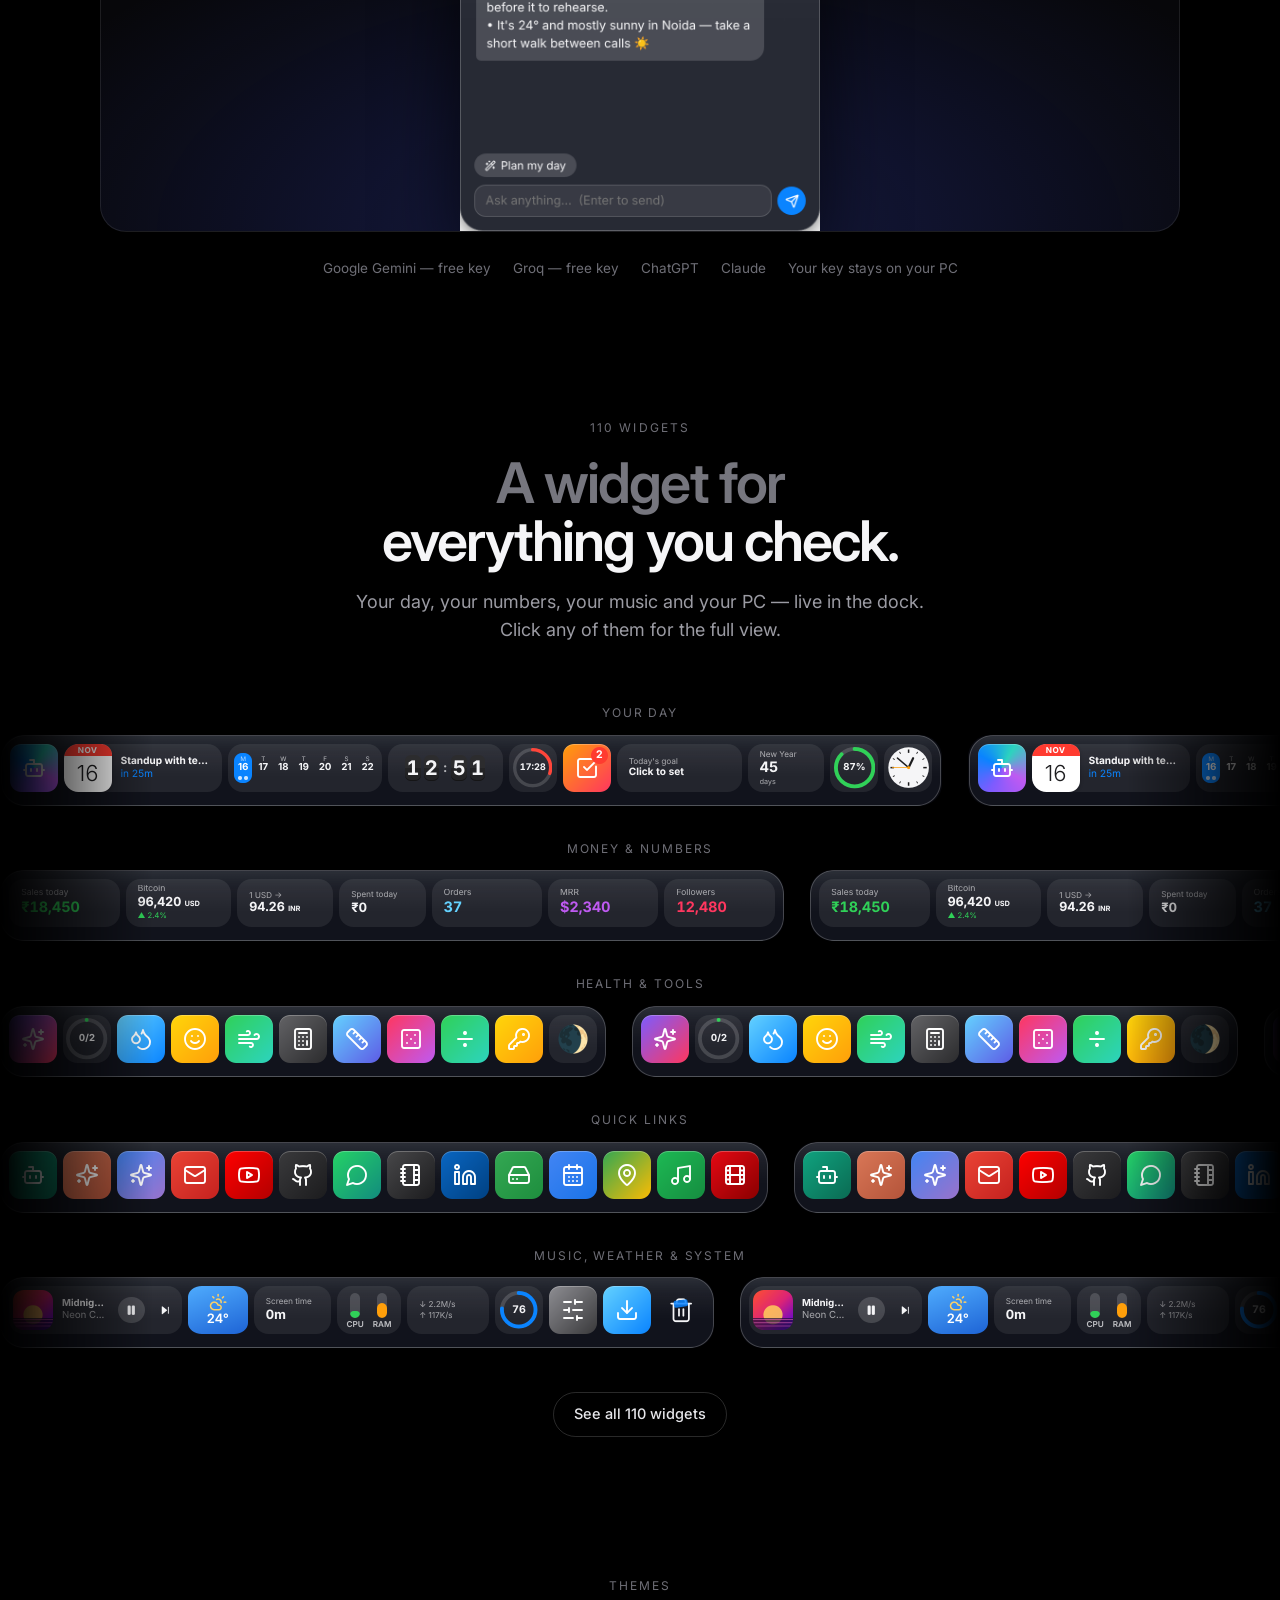
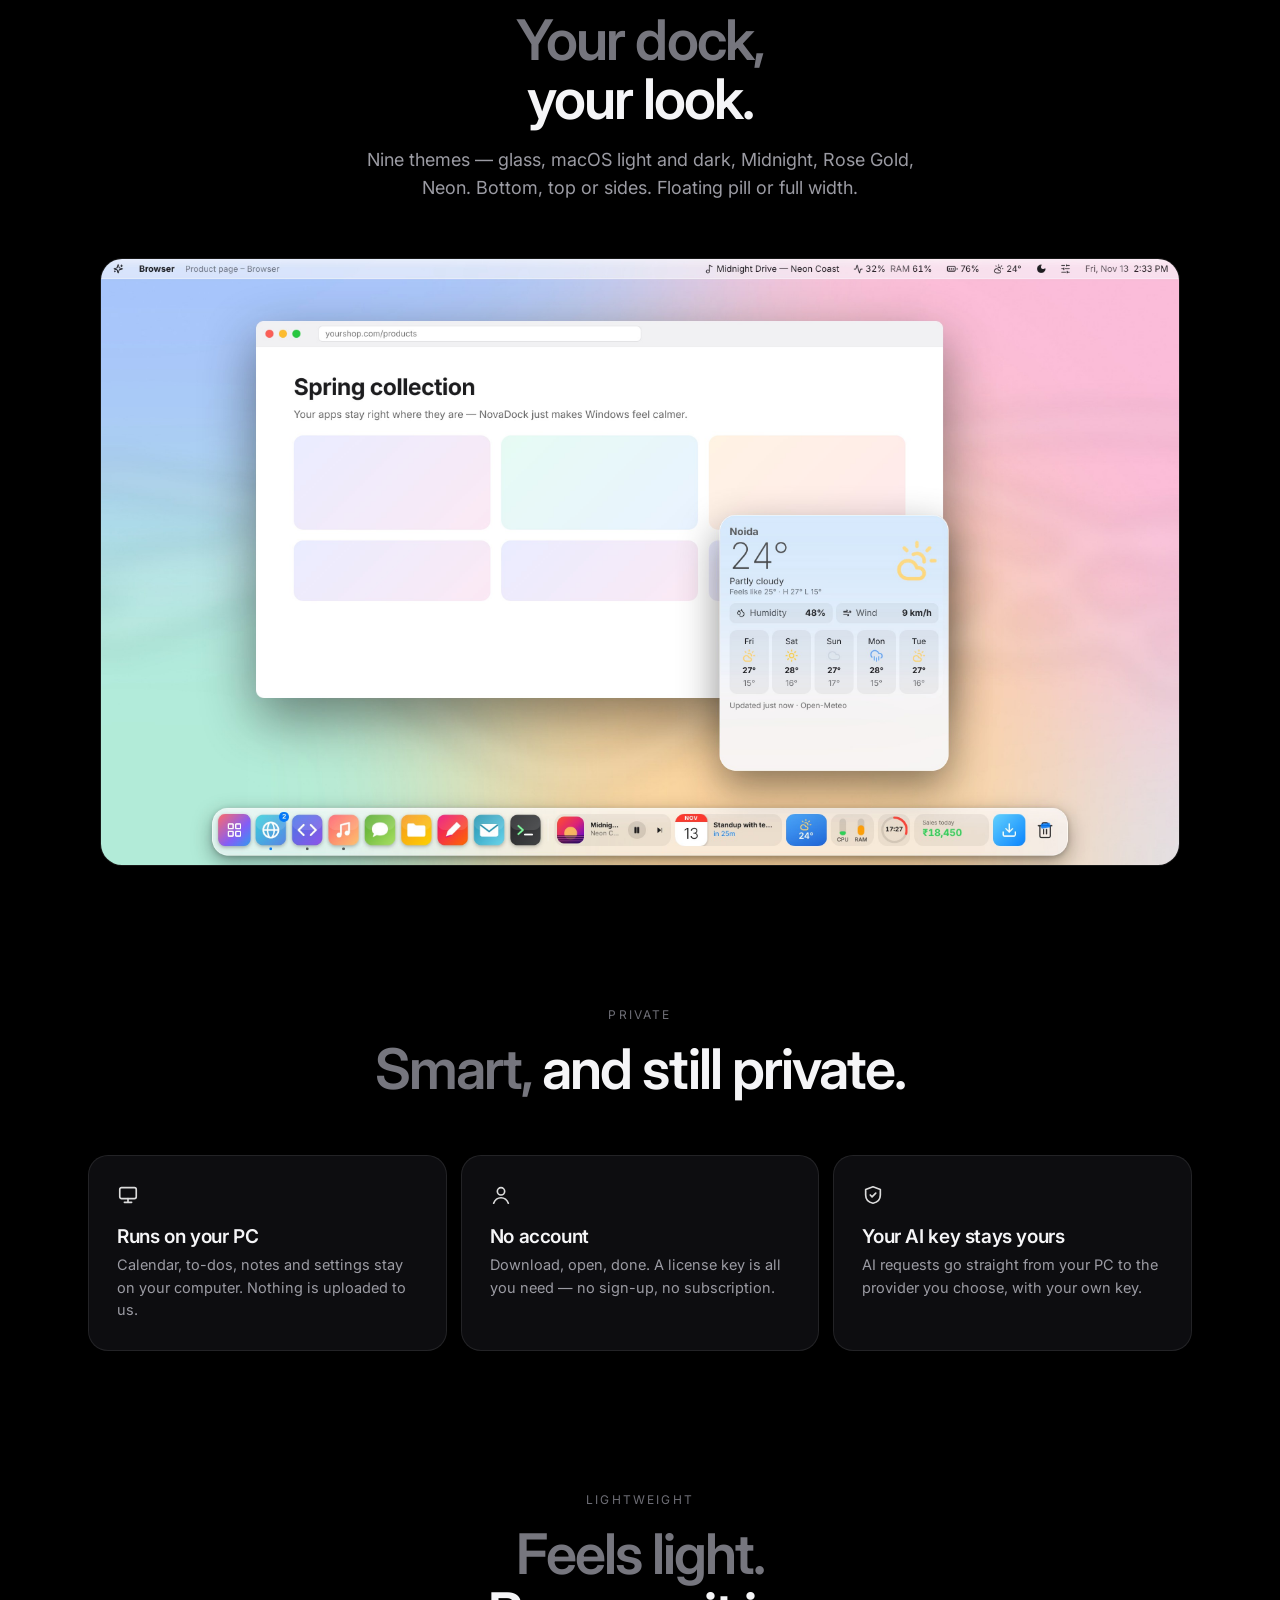
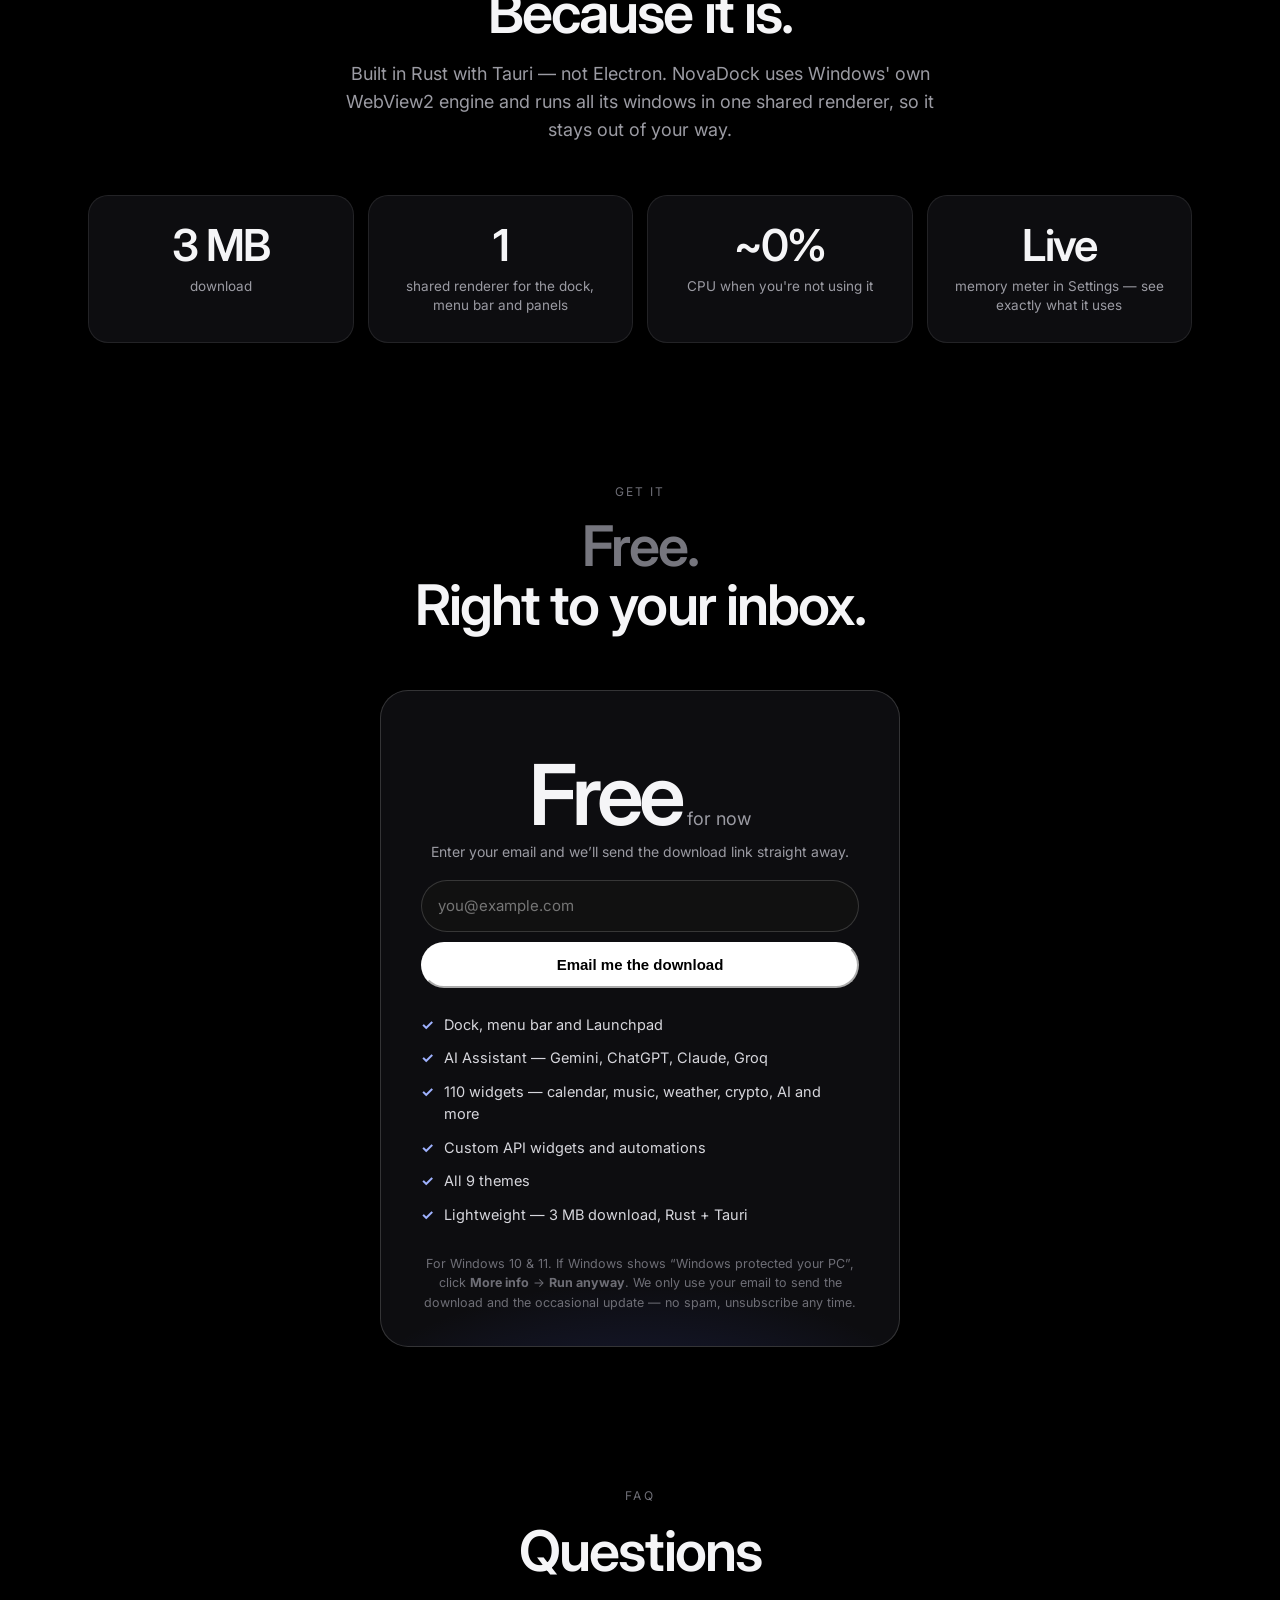
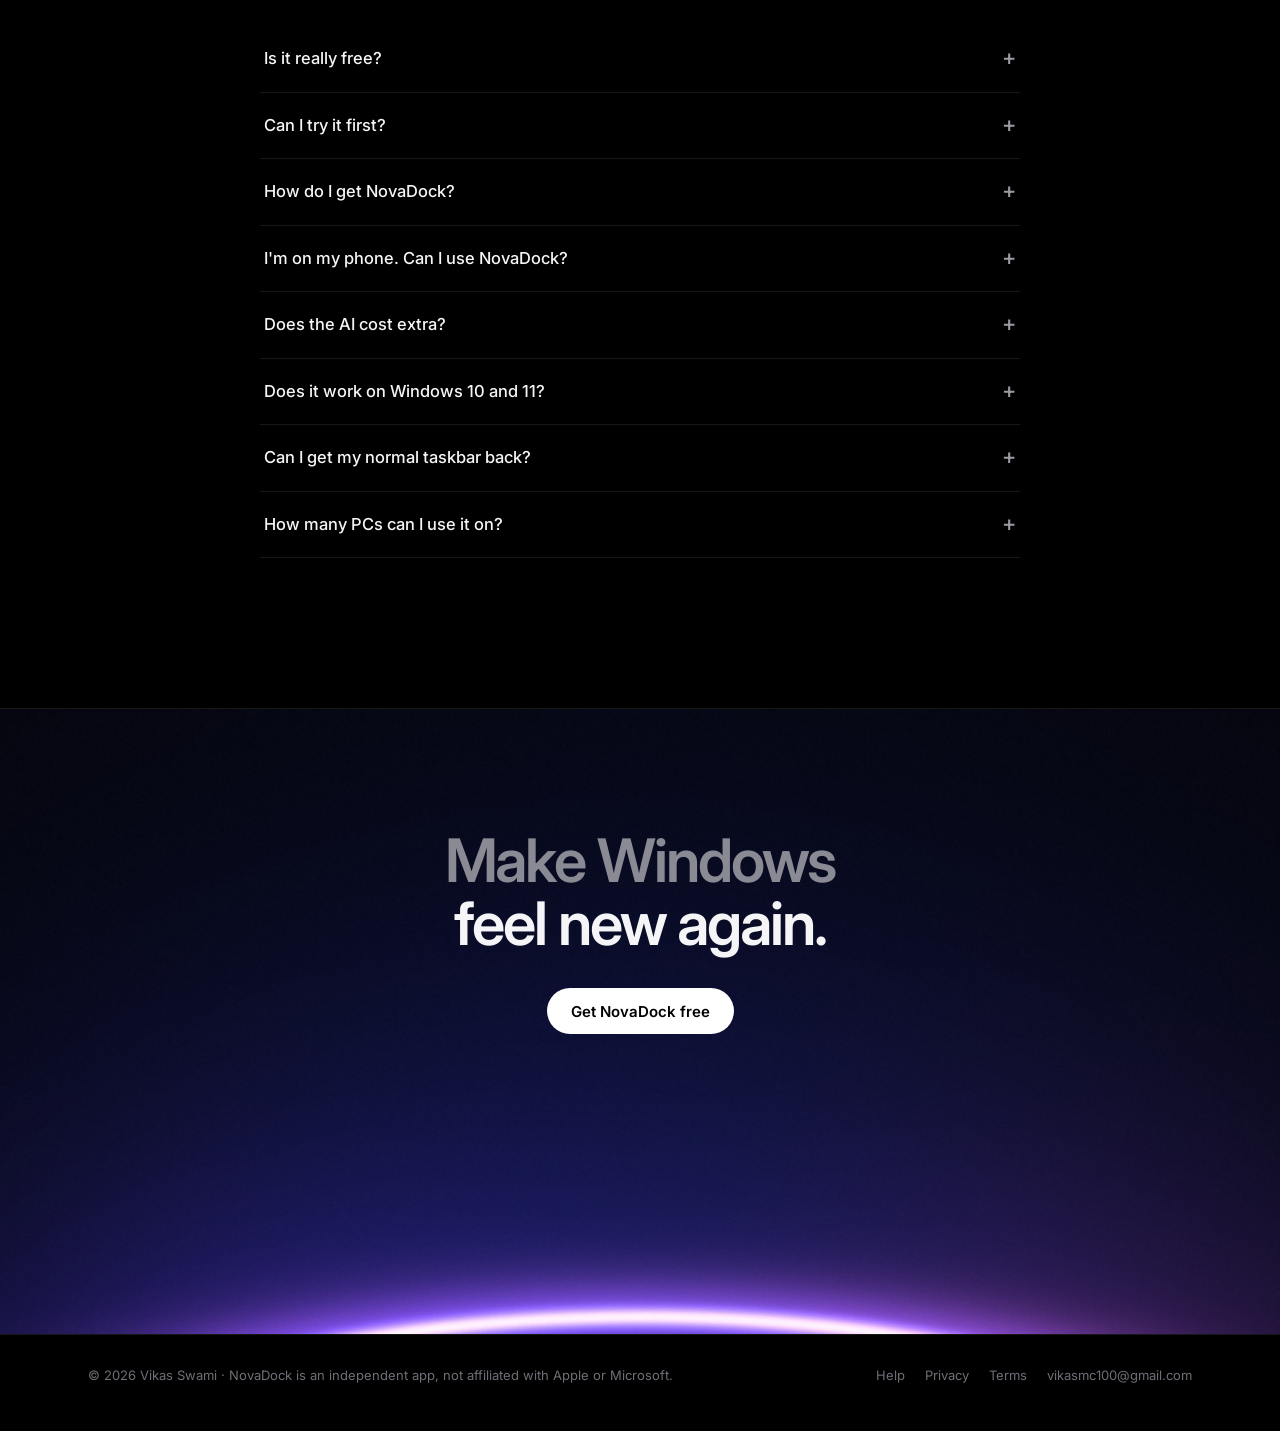
==== commit 4a56f2f3: "Email sign-up live: form posts to the NovaDock signups Apps Script (vikasworld14)" ====
--- a/index.html
+++ b/index.html
@@ -16,7 +16,7 @@
     goatcounter: "novadock",
     freeUrl: "download/NovaDock-setup.exe",
     storeUrl: "https://apps.microsoft.com/detail/9N13CW1WM4K6?mode=direct",
-    signupUrl: "SIGNUP_URL_PENDING",
+    signupUrl: "https://script.google.com/macros/s/AKfycbx9wwWe1yvcPDWDKNWIKnvBat2qesaOmLOClO62JJ8pOII_NTDyFh-KJBQXLQMjvEOG/exec",
     checkoutUrl: "https://checkout.dodopayments.com/buy/pdt_0NrqnhhYoS5XABSowkT3c?quantity=1&redirect_url=https%3A%2F%2Fnovadock.online%2F%3Fpurchased%3D1"
   };
 </script>
